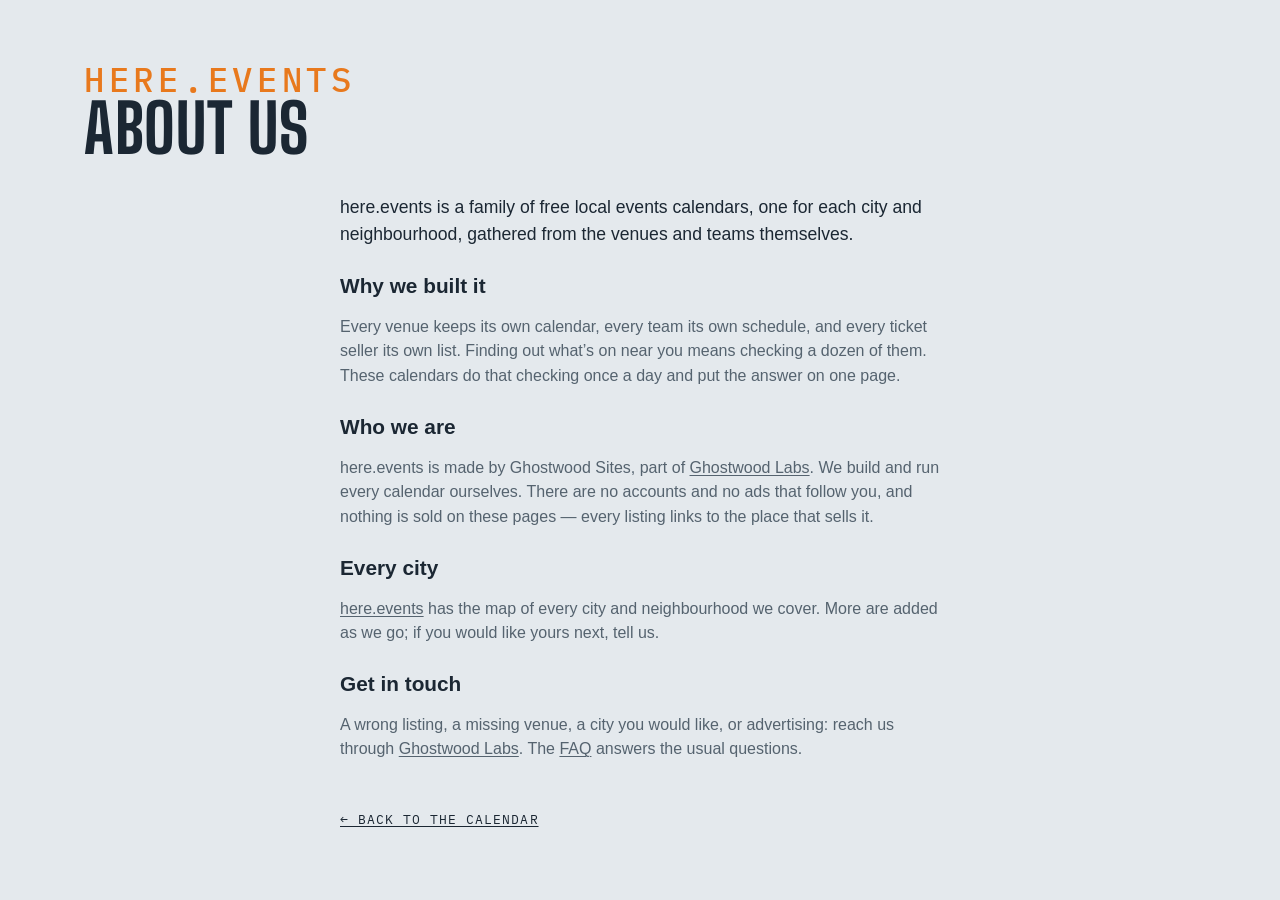
==== site/about.html @ 263c3c24 "Sources and About Us as their own pages, FAQ the same on every site, More Cities centred Co-Authored" ====
<!DOCTYPE html>
<html lang="en">
<head>
<meta charset="utf-8">
<meta name="viewport" content="width=device-width, initial-scale=1, viewport-fit=cover">
<meta name="theme-color" media="(prefers-color-scheme: light)" content="#edf1f4">
<meta name="theme-color" media="(prefers-color-scheme: dark)" content="#141a20">
<script>
  try {
    var t = localStorage.getItem('lqa-theme');
    var PHONE = '(max-width: 640px), (pointer: coarse) and (max-height: 500px)';
    if ((t === 'light' || t === 'dark') && !matchMedia(PHONE).matches) document.documentElement.dataset.theme = t;
  } catch (e) { /* no storage — system it is */ }
</script>
<title>About Us — here.events</title>
<meta name="description" content="About here.events: free local events calendars for each city and neighbourhood, gathered from the venues and teams themselves.">
<link rel="icon" href="favicon.svg" type="image/svg+xml">
<link rel="preconnect" href="https://fonts.googleapis.com">
<link rel="preconnect" href="https://fonts.gstatic.com" crossorigin>
<link href="https://fonts.googleapis.com/css2?family=Big+Shoulders:opsz,wght@10..72,500;10..72,700&family=IBM+Plex+Mono:wght@400;500&display=swap" rel="stylesheet">
<link rel="stylesheet" href="styles.css?v=__V__">
<script src="city.js?v=__V__"></script>
</head>
<body>

<!-- the Ghostwood Labs mark, drawn once; the masthead and the footer <use> it -->
<svg width="0" height="0" style="position:absolute" aria-hidden="true">
  <symbol id="gw-mark" viewBox="0 0 576 576">
    <g fill="none" stroke="currentColor" stroke-width="24" stroke-linecap="round" stroke-linejoin="round">
      <path d="M300.19 51.03A26 26 0 0 1 275.81 51.03L235.63 29.71A26 26 0 0 0 210.57 30.08L103.63 91.02A26 26 0 0 0 90.5 113.61L90.5 161.4A26 26 0 0 1 77.38 183.98L39.62 205.52A26 26 0 0 0 26.5 228.1L26.5 347.9A26 26 0 0 0 39.62 370.48L77.38 392.02A26 26 0 0 1 90.5 414.6L90.5 462.39A26 26 0 0 0 103.63 484.98L210.57 545.92A26 26 0 0 0 235.63 546.29L275.81 524.97A26 26 0 0 1 300.19 524.97L340.37 546.29A26 26 0 0 0 365.43 545.92L472.37 484.98A26 26 0 0 0 485.5 462.39L485.5 414.6A26 26 0 0 1 498.62 392.02L536.38 370.48A26 26 0 0 0 549.5 347.9L549.5 228.1A26 26 0 0 0 536.38 205.52L498.62 183.98A26 26 0 0 1 485.5 161.4L485.5 113.61A26 26 0 0 0 472.37 91.02L365.43 30.08A26 26 0 0 0 340.37 29.71L300.19 51.03Z"/>
      <path d="M288 57.5L288 177.5"/>
      <path d="M288 518.5L288 403.5"/>
      <path d="M90.5 176.5L144.63 204.58A26 26 0 0 0 169.19 204.26L209.58 181.92A26 26 0 0 0 223 159.17L223 101.5L158.5 137.5"/>
      <path d="M485.5 176.5L431.37 204.58A26 26 0 0 1 406.81 204.26L366.42 181.92A26 26 0 0 1 353 159.17L353 101.5L417.5 137.5"/>
      <path d="M157 211L157 287.5"/>
      <path d="M419 211L419 287.5"/>
      <path d="M90.5 399.5L144.63 371.42A26 26 0 0 1 169.19 371.74L209.58 394.08A26 26 0 0 1 223 416.83L223 474.5L158.5 438.5"/>
      <path d="M485.5 399.5L431.37 371.42A26 26 0 0 0 406.81 371.74L366.42 394.08A26 26 0 0 0 353 416.83L353 474.5L417.5 438.5"/>
      <path d="M26.5 288L92 325.5L92 250.5"/>
      <path d="M549.5 288L484 325.5L484 250.5"/>
    </g>
  </symbol>
</svg>

<!-- About us (Steve, 2026-10-29: "Create an about us section just to the left of FAQ, make it work
     the same"): one shared page for every city, word for word, like the FAQ. Styled by .ad-page. -->
<header class="masthead">
  <div class="masthead-text">
    <p class="eyebrow">here.events</p>
    <h1>About Us</h1>
  </div>
</header>
<main class="ad-page about-page">
  <p class="ad-lead">here.events is a family of free local events calendars, one for each city and neighbourhood, gathered from the venues and teams themselves.</p>

  <h2>Why we built it</h2>
  <p>Every venue keeps its own calendar, every team its own schedule, and every ticket seller its own list. Finding out what’s on near you means checking a dozen of them. These calendars do that checking once a day and put the answer on one page.</p>

  <h2>Who we are</h2>
  <p>here.events is made by Ghostwood Sites, part of <a href="https://ghostwoodlabs.com/" rel="noopener">Ghostwood Labs</a>. We build and run every calendar ourselves. There are no accounts and no ads that follow you, and nothing is sold on these pages — every listing links to the place that sells it.</p>

  <h2>Every city</h2>
  <p><a href="https://here.events/">here.events</a> has the map of every city and neighbourhood we cover. More are added as we go; if you would like yours next, tell us.</p>

  <h2>Get in touch</h2>
  <p>A wrong listing, a missing venue, a city you would like, or advertising: reach us through <a href="https://ghostwoodlabs.com/" rel="noopener">Ghostwood Labs</a>. The <a href="faq.html">FAQ</a> answers the usual questions.</p>

  <a class="ad-back" href="./">← Back to the calendar</a>
</main>
</body>
</html>
---- site/styles.css ----
/* Lower Queen Anne Events — overcast-sky palette, marquee display type. */

:root {
  --sky: #e4e9ed;        /* overcast paper (a step down from #edf1f4, Steve 2026-10-12: "a little less glaring") */
  --mist: #f7f9fb;       /* card surface (was pure white) */
  --ink: #1b2733;        /* Puget ink */
  --ink-soft: #55636f;
  --ink-bright: #1b2733; /* the logo: pure white in the dark palette, ink here */
  --line: #c3ccd4;
  --gold: #e8791d;       /* Space Needle "Galaxy Gold" */
  --gold-soft: #fbe9d8;
  /* Color coding is muted (a step back from the pure primaries) and each
     group keeps to its own family so a dot or stripe reads as what it is:
     venues are cool (blue → violet → teal), event types are warm (yellow →
     orange → red → pink). */
  /* venue hues (chips, grid ticks, agenda tags): a sweep from teal through
     blue and violet to magenta, neighbors alternating light and dark */
  /* all three families sit a step back from the pure primaries: the same
     hues, less glare, so the stripes and ticks read after the titles */
  --v-sphere: #9e2e2e; --v-tmobilearena: #2e9e4f; --v-allegiant: #6f2e9e; --v-grandgarden: #9e902e; --v-michelob: #2e8b9e; --v-dolby: #9e2e6b; /* the rooms, one hue each (city.js cssVar), spread round the wheel */
  --v-colosseum: #4a9e2e; --v-phlive: #332e9e; --v-resortsworld: #9e532e; --v-fontainebleau: #2e9e74; --v-chelsea: #952e9e; --v-virgin: #879e2e;
  --v-encore: #2e669e; --v-venetian: #9e2e45; --v-pearl: #2e9e37; --v-voltaire: #582e9e; --v-thomasmack: #9e792e; --v-ballpark: #2e9e9a;
  --v-leesforum: #9e2e82; --v-cashman: #619e2e; --v-orleans: #2e409e; --v-speedway: #9e3c2e; --v-reynolds: #2e9e5d; --v-hob: #7e2e9e;
  --v-brooklynbowl: #9e9e2e; --v-westgate: #2e9e85; --v-palazzo: #9e2e58; --v-oxford: #3e2e9e; --v-shagroom: #2e9e2e; --v-southpoint: #2e589e; --v-goldennugget: #9e8a2e;
  --venue-text: 72%;     /* how much of the venue hue the card's venue label keeps (light mode) */
  --tint: 26%;           /* the venue wash behind a series card (light mode; 13% in the dark palette) */
  --row-a: #f3f6f8; --row-b: #d6dde3; /* the list's rows alternate light and dark grey; only a series keeps its venue's hue (Steve, 2026-10-20) */
  /* event-type hues (calendar ticks, agenda right edge): concerts salmon and
     arts crimson keep clear of the brand orange; movies slate = "quiet" */
  --t-concert: #d9664f;
  --t-sports: #d4b106;
  --t-arts: #b8303f;
  --t-movie: #7a8a99;
  --t-community: #d63f9c;
  --t-expo: #2a9d8f;      /* conventions & expos: turquoise, the one hue the types didn't use */
  --t-bar: #c28a12;       /* bar nights: amber, an ale between the sports yellow and concert salmon */
  --alert: #e02b26;       /* cancelled / postponed notes: plain bright red */
  --barh-base: 3.4rem;   /* the pinned filter bar's height (chips 2.25rem + padding) */
  --titleh: 1.7rem;      /* the bar's title line (1.2rem + .5rem gap), added while scrolled */
  --barh: var(--barh-base); /* what the sticky things below the bar offset by */
  --rule: color-mix(in srgb, var(--line), var(--ink-soft)); /* list dividers: a step brighter than --line */
  /* the scorebug (the live game block, .tf-bug): a light panel in this theme, the broadcast's charcoal in the dark one (Steve, 2026-10-12: the charcoal panel on the light card looked bad) */
  --bug-bg: #f9fafb; --bug-frame: #c9d2da; --bug-ink: #1b2733; --bug-soft: #55636f; --bug-dim: #7c8894; --bug-rowline: #d5dce3; --bug-off: #b3bcc5; --bug-muted: #6b7784; --bug-score-bg: #ffffff; --bug-shadow: rgba(15, 25, 35, .10); --bug-redzone: #c8261f;
  --bug-bw: 1px; --frame: var(--line); --frame-w: 1px; /* the game block's frame and the bug's rules: hairlines in the card's line colour here, the 2px broadcast frame in the dark theme (Steve, 2026-10-12: "soften … the borders in general") */
  --cell-mix: 22%; --cell-ink: var(--ink); --cell-bar: 4px; --cell-shadow: none; /* the bug's team cells: a wash of the club colour with a bar of it at the left and ink type, instead of the solid cell ("soften the colors here") */
  --tick-mix: var(--ink); --tick-pct: 65%; /* the refresh countdown ring: the club's colour mixed toward ink here, toward white on the dark ground (the mix itself is written in the .tf-refresh rule: a token holding var(--team-2) would resolve here on :root, where no club colour exists, and come out empty) */
  --dot: color-mix(in srgb, var(--ink-soft) 40%, transparent); /* the dotted underline under the watch strip's links */
  --display: "Big Shoulders", "Arial Narrow", sans-serif;
  --body: -apple-system, BlinkMacSystemFont, "Segoe UI", "Helvetica Neue", sans-serif;
  --mono: "IBM Plex Mono", ui-monospace, Menlo, monospace;
}
/* Dark palette. Applies when the system prefers dark and the visitor hasn't
   picked Light, or whenever they've picked Dark (the toggle sets
   data-theme on <html>; "system" leaves it unset). The two blocks must
   stay identical — CSS has no way to give one ruleset two unrelated
   conditions. */
@media (prefers-color-scheme: dark) {
  :root:not([data-theme="light"]) {
    color-scheme: dark;
    --sky: #141a20; --mist: #1d252e; --ink: #e8edf1; --ink-soft: #9aa7b2; --ink-bright: #ffffff;
    --line: #333f4a; --gold: #f08a33; --gold-soft: #3a2a1a;
    --v-sphere: #ea8686; --v-tmobilearena: #86eaa3; --v-allegiant: #c086ea; --v-grandgarden: #eadd86; --v-michelob: #86d9ea; --v-dolby: #ea86bc; /* the rooms, one hue each (city.js cssVar), spread round the wheel */
    --v-colosseum: #9fea86; --v-phlive: #8a86ea; --v-resortsworld: #eaa786; --v-fontainebleau: #86eac4; --v-chelsea: #e186ea; --v-virgin: #d5ea86;
    --v-encore: #86b7ea; --v-venetian: #ea869a; --v-pearl: #86ea8e; --v-voltaire: #ab86ea; --v-thomasmack: #eac886; --v-ballpark: #86eae6;
    --v-leesforum: #ea86d0; --v-cashman: #b3ea86; --v-orleans: #8696ea; --v-speedway: #ea9286; --v-reynolds: #86eab0; --v-hob: #cd86ea;
    --v-brooklynbowl: #e9ea86; --v-westgate: #86ead7; --v-palazzo: #ea86ad; --v-oxford: #9486ea; --v-shagroom: #86ea86; --v-southpoint: #86adea; --v-goldennugget: #ead686;
    --venue-text: 100%; --tint: 13%;
    --row-a: #1e252c; --row-b: #2c343c;
    --t-concert: #f0806a; --t-sports: #f2d21b; --t-arts: #d63a4f;
    --t-movie: #8b9db0; --t-community: #e660a8; --t-expo: #4fd1c5; --t-bar: #e3ad3c; --alert: #ff4b3e;
    --bug-bg: #2b2d30; --bug-frame: #c9cdd2; --bug-ink: #f4f4f4; --bug-soft: #d5d8dc; --bug-dim: #b9bec4; --bug-rowline: #5c6167; --bug-off: #6a6d72; --bug-muted: #4a4f56; --bug-score-bg: #fafafa; --bug-shadow: rgba(0, 0, 0, .35); --bug-redzone: #ff7b7b;
  --bug-bw: 2px; --frame: var(--ink-soft); --frame-w: 2px; --cell-mix: 100%; --cell-ink: #fff; --cell-bar: 0px; --cell-shadow: 0 1px 2px rgba(0, 0, 0, .5);
    --bug-bw: 2px; --frame: var(--ink-soft); --frame-w: 2px; --cell-mix: 100%; --cell-ink: #fff; --cell-bar: 0px; --cell-shadow: 0 1px 2px rgba(0, 0, 0, .5);
    --tick-mix: white; --tick-pct: 45%;
    --dot: color-mix(in srgb, var(--ink-soft) 60%, transparent);
  }
}
:root[data-theme="dark"] {
  color-scheme: dark;
  --sky: #141a20; --mist: #1d252e; --ink: #e8edf1; --ink-soft: #9aa7b2; --ink-bright: #ffffff;
  --line: #333f4a; --gold: #f08a33; --gold-soft: #3a2a1a;
  --v-sphere: #ea8686; --v-tmobilearena: #86eaa3; --v-allegiant: #c086ea; --v-grandgarden: #eadd86; --v-michelob: #86d9ea; --v-dolby: #ea86bc; /* the rooms, one hue each (city.js cssVar), spread round the wheel */
  --v-colosseum: #9fea86; --v-phlive: #8a86ea; --v-resortsworld: #eaa786; --v-fontainebleau: #86eac4; --v-chelsea: #e186ea; --v-virgin: #d5ea86;
  --v-encore: #86b7ea; --v-venetian: #ea869a; --v-pearl: #86ea8e; --v-voltaire: #ab86ea; --v-thomasmack: #eac886; --v-ballpark: #86eae6;
  --v-leesforum: #ea86d0; --v-cashman: #b3ea86; --v-orleans: #8696ea; --v-speedway: #ea9286; --v-reynolds: #86eab0; --v-hob: #cd86ea;
  --v-brooklynbowl: #e9ea86; --v-westgate: #86ead7; --v-palazzo: #ea86ad; --v-oxford: #9486ea; --v-shagroom: #86ea86; --v-southpoint: #86adea; --v-goldennugget: #ead686;
  --venue-text: 100%; --tint: 13%;
  --row-a: #1e252c; --row-b: #2c343c;
  --t-concert: #f0806a; --t-sports: #f2d21b; --t-arts: #d63a4f;
  --t-movie: #8b9db0; --t-community: #e660a8; --t-expo: #4fd1c5; --t-bar: #e3ad3c; --alert: #ff4b3e;
  --bug-bg: #2b2d30; --bug-frame: #c9cdd2; --bug-ink: #f4f4f4; --bug-soft: #d5d8dc; --bug-dim: #b9bec4; --bug-rowline: #5c6167; --bug-off: #6a6d72; --bug-muted: #4a4f56; --bug-score-bg: #fafafa; --bug-shadow: rgba(0, 0, 0, .35); --bug-redzone: #ff7b7b;
  --tick-mix: white; --tick-pct: 45%;
  --dot: color-mix(in srgb, var(--ink-soft) 60%, transparent);
}
:root[data-theme="light"] { color-scheme: light; }

* { box-sizing: border-box; }
html { scroll-behavior: smooth; overflow-x: clip; } /* clip: the footer bleeds to the viewport edges */
@media (prefers-reduced-motion: reduce) { html { scroll-behavior: auto; } }
/* the page is 62rem wide, and steps wider on big screens so event names
   get a single line: the calendar column is fixed, so all of the extra
   width goes to the cards (the footer line follows) */
:root { --pagew: 62rem; }
@media (min-width: 1180px) { :root { --pagew: 72rem; } }
@media (min-width: 1360px) { :root { --pagew: 80rem; } }
body {
  /* no bottom padding: the sticky footer is the page's last thing, and any
     padding here would show as a blank band under it once the list is short.
     A column flex at least a viewport tall, so a short page (the Teams view
     with one team) still puts the footer at the bottom edge */
  display: flex; flex-direction: column; min-height: 100vh; min-height: 100dvh;
  margin: 0 auto; padding: 0 1.25rem; max-width: var(--pagew);
  background: var(--sky); color: var(--ink);
  font: 16px/1.55 var(--body);
}
/* flex items refuse to shrink below their content's minimum width, so one
   unwrappable line (a TV listing, the compact bar's title) would push a whole
   section past a phone's edge; let them shrink like blocks */
body > * { min-width: 0; }
a { color: inherit; text-underline-offset: 2px; }
:focus-visible { outline: 2px solid var(--ink-soft); outline-offset: 2px; }

/* ---- masthead ---- */
.masthead {
  display: flex; flex-wrap: wrap; gap: 1.5rem; align-items: flex-end;
  justify-content: space-between; padding: 2.5rem 0 1rem;
}
.eyebrow {
  font-family: var(--mono); font-size: .8rem; letter-spacing: .12em;
  text-transform: uppercase; color: var(--gold); margin: 0 0 .3rem;
}
h1 {
  font-family: var(--display); font-weight: 700; font-size: clamp(2.6rem, 7vw, 4.2rem);
  line-height: .92; text-transform: uppercase; letter-spacing: .01em; margin: 0;
}
.masthead-text { min-width: 0; max-width: 100%; } /* a flex item would grow to its widest line and push past a phone's edge */
/* "More Cities" (See All until 2026-10-13, Other Places until 2026-10-18): the pill before the theme pill, to the same map (Steve, 2026-10-12); in the pinned bar the chip's text folds away and the map glyph stays */
/* Add To My Calendar: the first of the masthead's tools (Steve, 2026-10-26, "should move here" — beside More Cities; in the bar from 2026-09-16 until then), sized like the More Cities pill beside it */
.masthead-tools #subscribeBtn { order: 3; display: inline-flex; align-items: center; gap: .45rem; min-height: calc(1.7rem + 8px); padding: 0 .95em; }
.masthead-tools #subscribeBtn svg { width: 1rem; height: 1rem; flex: none; }
.masthead-tools #subscribeBtn:hover { border-color: var(--ink-soft); }
.bar-title .masthead-tools #subscribeBtn { min-height: 1.7rem; padding: 0 .5em; } /* icon-only in the title line, like the pill (the label rule is .bar-title .masthead-tools .chip span) */
.masthead-tools .see-all { order: 4; display: inline-flex; align-items: center; gap: .45rem; min-height: calc(1.7rem + 8px); padding: 0 .95em; text-decoration: none; }
.masthead-tools .see-all svg { width: 1rem; height: 1rem; fill: none; stroke: currentColor; stroke-width: 1.6; stroke-linejoin: round; stroke-linecap: round; }
.masthead-tools .see-all:hover { border-color: var(--ink-soft); }
.bar-title .masthead-tools .see-all { min-height: 1.7rem; padding: 0 .5em; }
/* the mark and the name as one thing: the mark stretches to the text's
   height (eyebrow + title) and keeps square, in the footer mark's white */
.masthead { --mast-title: clamp(2.6rem, 7vw, 4.2rem); } /* the title's size; the eyebrow and the mark are cut from it */
.masthead h1 { font-size: var(--mast-title); }
/* the picture (Steve, 2026-09-21: line art, the Needle's crown the focus):
   the top of the Space Needle from the Highsmith aerial, traced to single
   smooth lines at build (a gradient-magnitude pass over the photo, see the
   memory note), a 4.5:1 window from the spire tip to the Queen Anne treeline
   with the Needle centred and the Cascades ridge behind
   (design/lqa-masthead-lines-gen.py). The
   drawing is a luminance mask (masthead-lines.png, white = line) over a box
   of ink, so the lines are the palette's own ink in either theme. A band
   behind the masthead, the Needle toward the right, dissolving into the page
   on every side — no hard edge where the art stops (Steve, 2026-09-21) */
.masthead { min-height: 11rem; overflow: hidden; isolation: isolate; } /* a slim band (Steve, 2026-09-20: minimal) */
.masthead-photo { /* the drawing fills the gap between the name and the theme pill (Steve, 2026-10-05: "in all the modes try to make it fill this space"): a flex item between them, as tall as the band (the negative margins reach over the band's padding) */
  order: 1; flex: 1 1 0; align-self: stretch; min-width: 0; z-index: -1;
  margin: -2.5rem 0 -1rem; pointer-events: none;
  background: #fff; opacity: .9; /* white lines on the dark palette, black on the light one (Steve: "white and black with antialiasing") */
  -webkit-mask-image: url(masthead-lines.png), linear-gradient(to right, transparent 0%, #000 10%, #000 92%, transparent 100%), linear-gradient(to bottom, #000 0%, #000 58%, transparent 100%);
  mask-image: url(masthead-lines.png), linear-gradient(to right, transparent 0%, #000 10%, #000 92%, transparent 100%), linear-gradient(to bottom, #000 0%, #000 58%, transparent 100%);
  -webkit-mask-size: auto 100%, 100% 100%, 100% 100%; mask-size: auto 100%, 100% 100%, 100% 100%; /* the drawing at the band's height, however wide the gap: the Needle stays whole, the ridge beside it shows as far as the gap allows */
  -webkit-mask-position: 50% 0%, 0 0, 0 0; mask-position: 50% 0%, 0 0, 0 0; /* the Needle is at the drawing's centre, so its spire is the centre of the gap at every width (Steve, 2026-10-05: "make the center the top of the needle") */
  -webkit-mask-repeat: no-repeat; mask-repeat: no-repeat;
  mask-mode: luminance, alpha, alpha;
  -webkit-mask-composite: source-in; mask-composite: intersect;
}
.masthead-tools { order: 2; }
:root[data-theme="light"] .masthead-photo { background: #000; opacity: .7; }
@media (prefers-color-scheme: light) { :root:not([data-theme="dark"]) .masthead-photo { background: #000; opacity: .7; } }
.masthead-text { position: relative; }
.masthead .eyebrow { font-size: calc(var(--mast-title) * .5); font-weight: 500; letter-spacing: .14em; margin-bottom: .1rem; line-height: 1; } /* "Seattle": half the title's size (Steve, 2026-09-16: twice the quarter it was), a shade bolder */
/* the masthead's tools (Steve, 2026-09-14): Add To My Calendar (back here
   2026-10-26), the More Cities pill and the theme pill at the masthead's
   right end — the bar below keeps its room for the switch, filters, search,
   the clubs and the season calendar chip */
.masthead { position: relative; }
.masthead-tools { display: flex; align-items: center; gap: .6rem; flex: none; margin-left: auto; }
.sub { color: var(--ink-soft); max-width: 34rem; margin: .8rem 0 0; }

.updated { /* the "Updated …" stamp: an eyebrow line under the title, spaced like the one above it */
  margin: .3rem 0 0; min-height: 1em;
}
/* Solid-ink pill with the page background as its text — a dark pill in
   light mode, a light one in dark — softened on hover (the event sheet's
   Tickets button). */
.btn-cal {
  display: inline-flex; align-items: center; gap: .55em; margin: auto 0;
  font: 600 1rem/1 var(--body); color: var(--sky); background: var(--ink);
  border: 0; border-radius: 999px; padding: .85em 1.4em .85em 1.15em; cursor: pointer;
  transition: background .15s, color .15s;
}
.btn-cal svg { width: 1.15em; height: 1.15em; flex: none; }
.btn-cal:hover { background: var(--ink-soft); color: var(--sky); }
/* the subscribe pop: app.js placeSubscribePop fixes it under the masthead's
   Add To My Calendar button (right edges aligned); these are the fallback
   position and the look */
.pop {
  position: absolute; right: 0; top: calc(100% + 1.1rem); z-index: 10;
  width: min(18rem, 100%); background: var(--mist); border: 1px solid var(--line);
  border-radius: 8px; padding: 1rem 1.1rem; box-shadow: 0 8px 28px rgba(15, 25, 35, .18);
  font-size: .92rem;
}
.pop p { margin: 0 0 .6rem; }
.pop > :last-child { margin-bottom: 0; }
/* everything in the pop sits on one centre line: the checkbox row, the
   three named calendar tiles, the QR / Copy Link chips, then the note */
.pop-tiles { display: grid; grid-template-columns: repeat(3, 4.6rem); justify-content: center; gap: .6rem; margin: 0 0 .7rem; }
.pop-tools { display: flex; justify-content: center; gap: .5rem; margin: 0 0 .9rem; }
.pop-tools .chip { display: inline-flex; align-items: center; gap: .4rem; text-decoration: none; padding: .45em .85em; }
.pop-tools .chip svg { width: 1rem; height: 1rem; flex: none; color: var(--gold); }
.pop-tools .chip:hover { border-color: var(--ink-soft); }
/* Copy Link: a check replaces the icon for a moment after copying */
.pop-tools .chip.is-done svg { display: none; }
.pop-tools .chip.is-done::before { content: "✓"; font-weight: 700; line-height: 1; }
.qr-panel { text-align: center; margin-bottom: .6rem; }
#qrImg {
  display: inline-block; width: 170px; height: 170px;
  background: #fff; padding: 6px; border-radius: 8px;
}
#qrImg svg { display: block; width: 100%; height: 100%; }
/* a tile: the service's icon over its name */
.tile {
  display: grid; justify-items: center; gap: .4rem;
  padding: .6rem .3rem .5rem; border: 1px solid var(--line); border-radius: 10px;
  background: var(--sky); text-decoration: none; color: var(--ink-soft);
}
.tile-logo { width: 2.4rem; height: 2.4rem; border-radius: 8px; object-fit: contain; }
.tile span { font-family: var(--mono); font-size: .62rem; text-transform: uppercase; letter-spacing: .08em; line-height: 1; }
.tile:hover { border-color: var(--ink-soft); color: var(--ink); }
/* ---- filter bar: one row of matching chips ---- */
/* Funnel (filters), Reset, Copy link, Add To Calendar, then the theme toggle
   at the right end. position: relative makes the bar the box the subscribe
   pop hangs from. */
.filterbar {
  display: flex; flex-wrap: nowrap; gap: .6rem; align-items: center;
  margin: .75rem 0 0; position: relative;
}
.filterbar > * { flex-shrink: 0; }
.filterbar .chip {
  display: inline-flex; align-items: center; gap: .45rem; min-height: 2.25rem;
  position: relative; /* for the visually-hidden labels in .is-tight */
}
.filterbar .chip svg { width: 1rem; height: 1rem; flex: none; }
.filterbar .chip:not(:disabled):hover { border-color: var(--ink-soft); }
/* the funnel's chevron is the panel's open/closed indicator. Its outline is
   deliberately the same whether or not a filter is active — Reset lighting
   up is the "something's filtered" signal. */
/* The bar can't wrap. When its content wouldn't fit — app.js measures and
   sets .is-tight — the view switch's words go (see .view-toggle); the labeled
   Add To My Calendar chip that used to shed its label here left the bar for
   the masthead 2026-10-26. */
/* the Teams chip is a switch: solid while its view is on show */
/* the view switch: list | month | home teams, a three-stop pill like the theme's (same rules, .view-toggle) */
.view-toggle[data-active="month"] .theme-knob { left: calc(3px + var(--tt)); }
.view-toggle[data-active="teams"] .theme-knob { left: calc(3px + 2 * var(--tt)); }
.view-toggle button[aria-checked="true"] { color: var(--sky); }
/* while the Teams view is up the agenda's own controls step aside — the
   filters, search, the Today floater, Add To Calendar and the phone's calendar chip */
html.teams-open .search-wrap,
html.teams-open .cal-toggle { display: none; } /* Add To Calendar stays: in Teams mode it offers the club's season feed */
html.teams-open #calToday { display: none; }
.cal-side:not(.is-float) .cal { margin-bottom: 1.6rem; } /* room for the TODAY tab below the docked card */
/* the search box: a chip that takes typing, a magnifier at its right end and
   no placeholder; it gives up width first when the row gets tight */
.filterbar .search-wrap { position: relative; display: flex; flex: 1 1 10rem; min-width: 10rem; max-width: none; } /* the whole of the row's slack (Steve, 2026-10-24, "span the full width"; capped at 28rem from 2026-09-15 until then) */ /* takes whatever room the row has left, never less than a word's worth: the chips drop their labels first (is-tight) */
#searchBox {
  width: 100%; font: 500 .85rem/1 var(--body); color: var(--ink); background: var(--mist);
  border: 1px solid var(--line); border-radius: 999px; padding: .5em 2.4em .5em .95em; min-height: 2.25rem;
  -webkit-appearance: none; appearance: none;
}
#searchBox::-webkit-search-cancel-button { margin-right: .2em; }
/* hover and focus both just brighten the edge — no orange ring on a text box */
#searchBox:hover { border-color: var(--ink-soft); }
#searchBox:focus, #searchBox:focus-visible { outline: none; border-color: var(--ink); }
.search-wrap svg {
  position: absolute; right: .85rem; top: 50%; width: 1rem; height: 1rem;
  transform: translateY(-50%); color: var(--ink-soft); pointer-events: none;
}
/* Right end of the bar, left to right: the calendar chip (narrow layouts
   only), then the season calendar chip (DOM order keeps the chips together;
   flex order places them); the search box grows to fill the gap before them.
   Add To My Calendar was the bar's last chip from 2026-09-16 to 2026-10-26. */
#calToggle { order: 2; }
#viewToggle { order: -1; } /* the view switch leads the bar in either mode (Steve, 2026-09-14) */
/* light / dark: a two-stop pill at the bar's right end, the ink knob
   sliding under the stop in effect (the system's side until a click) */
.theme-toggle {
  position: relative; display: inline-flex; order: 5;
  padding: 3px; border: 1px solid var(--line); border-radius: 999px; background: var(--mist);
}
.theme-toggle { --tt: 2rem; cursor: pointer; } /* stop width — wider on phones for the tap target; the rim and the knob are click targets too (a press anywhere steps the pill) */
.theme-toggle button {
  position: relative; z-index: 1; width: var(--tt); height: 1.7rem; cursor: pointer;
  background: none; border: 0; padding: 0; color: var(--ink-soft); border-radius: 999px;
  display: grid; place-items: center;
}
.theme-toggle button svg { width: 1rem; height: 1rem; }
.theme-toggle button[aria-checked="true"] { color: var(--sky); } /* still a click target: any stop flips */
.theme-toggle button:not([aria-checked="true"]):hover { color: var(--ink); }
.theme-knob {
  position: absolute; top: 3px; left: 3px; width: var(--tt); height: calc(100% - 6px);
  border-radius: 999px; background: var(--ink); transition: left .18s; /* ink knob, page-colored icon — like a checked box */
}
.theme-toggle[data-active="dark"] .theme-knob { left: calc(3px + var(--tt)); }
.theme-toggle[data-active="system"] .theme-knob { left: calc(3px + 2 * var(--tt)); }
@media (prefers-reduced-motion: reduce) { .theme-knob { transition: none; } }
/* the view stops carry their words — List · Month · Teams — while the bar has room (Steve, 2026-10-24,
   "span the full width … display text for the icons if there is space"; Kona first, every city the same day):
   is-tight (app.js fitFilterBar / fitTeamStrip) drops them back to icons, and the ink knob is measured under
   the lit stop by app.js placeKnob (--knob-x/--knob-w), whatever its width. After the .theme-toggle rules so
   width: auto wins. */
.view-toggle button { width: auto; min-width: var(--tt); padding: 0 .7rem 0 .55rem; gap: .4rem; display: inline-flex; align-items: center; justify-content: center; }
.view-toggle .vt-label { font: 500 .8rem/1 var(--body); letter-spacing: .01em; white-space: nowrap; }
.filterbar.is-tight .view-toggle button { padding: 0; width: var(--tt); }
.filterbar.is-tight .vt-label { display: none; }
.view-toggle[data-active] .theme-knob { left: var(--knob-x, 3px); width: var(--knob-w, var(--tt)); transition: left .18s, width .18s; }
@media (prefers-reduced-motion: reduce) { .view-toggle[data-active] .theme-knob { transition: none; } }
/* the Filter button rides at the end of the view pill, past a hairline, in every mode (Steve, 2026-10-24,
   "for all sites, and modes combine these"): icon + word like the stops, the word going with is-tight; while
   the panel is open it wears the ink like a knob of its own. It is not a stop: the knob never moves to it. */
.view-toggle .vt-filter { width: auto; min-width: var(--tt); padding: 0 .7rem 0 .55rem; } /* a stop like the others — no divider (Steve, 2026-10-24: "vert lines should be consistent") */
.filterbar.is-tight .view-toggle .vt-filter { width: auto; padding: 0 .35rem 0 .4rem; }
.view-toggle .vt-filter[aria-expanded="true"], .view-toggle .vt-filter[aria-expanded="true"]:hover { background: var(--ink); color: var(--sky); border-radius: 999px; }
/* the bar stays pinned at the top while the list scrolls (--barh is its
   height — the month dividers and the calendar strip stick just below it);
   the panel floats open under it, over the content, which stays put */
.filter-area {
  position: sticky; top: 0; z-index: 30; background: var(--sky);
  padding: .55rem 0 .6rem; margin-top: .2rem;
}
.filter-area .filterbar { margin: 0; }
/* the pinned bar's title: one slim line above the chips in the masthead's
   face, shown once the masthead itself has scrolled off; --titleh is what
   it adds to the bar, and html.is-scrolled adds that to --barh */
.bar-title { /* one size for all three parts */
  display: flex; align-items: baseline; gap: .9rem; white-space: nowrap;
  font-family: var(--display); font-weight: 700; font-size: 1.1rem; line-height: 1.2rem;
  text-transform: uppercase; letter-spacing: .02em; margin: 0 0 .5rem;
}
.bar-title[hidden] { display: none; } /* an author display beats the UA [hidden] rule */
.eyebrow[hidden], .bar-eyebrow[hidden] { display: none; } /* an empty eyebrow (a city with no neighbourhood) takes no room */
.bar-name { min-width: 0; overflow: hidden; text-overflow: ellipsis; } /* the title gives way first */
.bar-eyebrow { /* "Seattle" and "Updated …" in the masthead's eyebrow face */
  flex: none; font-family: var(--mono); font-weight: 400; letter-spacing: .08em; color: var(--gold);
}
#barUpdated { display: none; } /* the stamp is the footer's alone (Steve, 2026-09-16) */
html.is-scrolled { --titleh: 2.2rem; --barh: calc(var(--barh-base) + var(--titleh)); } /* the title line carries the masthead's tools while scrolled (app.js markStuck moves them): 1.7rem chips + the .5rem gap */
/* the tools in the title line: icon-only chips a size down, the theme pill scaled to match, at the line's right end (the pop still hangs from the bar below) */
.bar-title .masthead-tools { align-self: center; margin-left: auto; gap: .4rem; }
.bar-title .masthead-tools .chip { min-height: 1.7rem; padding: .2em .5em; }
.bar-title .masthead-tools .chip span { position: absolute; width: 1px; height: 1px; overflow: hidden; clip: rect(0 0 0 0); white-space: nowrap; }
.bar-title .masthead-tools .chip svg { width: 1rem; height: 1rem; }
.bar-title .theme-toggle { zoom: .8; }
.filter-panel {
  position: absolute; left: 0; right: 0; top: calc(100% + .5rem); z-index: 20;
  background: var(--mist); border: 1px solid var(--line);
  border-radius: 10px; padding: 1rem 1.1rem;
  box-shadow: 0 12px 36px rgba(0, 0, 0, .3);
  max-height: calc(100vh - 8rem); max-height: calc(100dvh - 8rem); overflow-y: auto;
}
/* Kayak-style panel: columns of checkbox rows, Select all | Clear all links
   per group, an "only" link on hover, and an event count on the right. */
/* the groups sit in columns with a rule between them (a rule above, on
   phones, where they stack) */
.fp-cols { display: grid; grid-template-columns: repeat(auto-fit, minmax(18rem, 1fr)); gap: 1.25rem 0; } /* wide enough that no name wraps; tablets get two columns */
.fp-group { padding: 0 1.25rem; min-width: 0; } /* columns share the width evenly; a long name clips with an ellipsis rather than pushing the next column out of the panel (2026-10-18, the neighbourhood rows) */
.fp-group:first-child { padding-left: 0; }
.fp-group:last-child { padding-right: 0; }
.fp-group + .fp-group { border-left: 1px solid var(--line); }
@media (max-width: 640px) {
  .fp-group { padding: 0; }
  .fp-group + .fp-group { border-left: 0; border-top: 1px solid var(--line); padding-top: 1.1rem; }
}
/* top row: preset chips (the lit one matches the current state) with the
   Sold Out and Holidays switches pushed to the right. They are switches, not
   allow boxes like the rows below (one narrows the list, one adds days), so
   they wear a pill-and-knob face instead of the tick box */
.fp-switch { position: relative; display: flex; align-items: center; gap: .5rem; cursor: pointer; }
.fp-switch input { position: absolute; opacity: 0; width: 1px; height: 1px; }
.sw {
  flex: none; width: 2rem; height: 1.15rem; position: relative;
  border: 1.5px solid var(--ink-soft); border-radius: 1rem; background: var(--mist);
  transition: background .15s, border-color .15s;
}
.sw::after {
  content: ""; position: absolute; top: .1rem; left: .1rem; width: .75rem; height: .75rem;
  border-radius: 50%; background: var(--ink-soft); transition: transform .15s, background .15s;
}
.fp-switch input:checked + .sw { background: var(--ink); border-color: var(--ink); }
.fp-switch input:checked + .sw::after { transform: translateX(.85rem); background: var(--mist); }
.fp-switch:hover .sw { border-color: var(--ink); }
.fp-switch input:focus-visible + .sw { outline: 2px solid var(--ink-soft); outline-offset: 2px; }
.fp-top { display: flex; align-items: center; gap: 1rem; padding: 0 1.25rem; margin: 0 0 1.1rem; }
/* one row that scrolls sideways at every width, never wraps (Steve,
   2026-09-22); a right-edge fade (.is-more-right, app.js presetEdge) says
   more chips sit beyond the edge and lifts once scrolled to the end */
.fp-presets { display: flex; flex-wrap: nowrap; align-items: center; gap: .4rem; flex: 1; min-width: 0; overflow-x: auto; scrollbar-width: none; padding: 2px 0; scroll-padding: 0 1rem; }
.fp-presets::-webkit-scrollbar { display: none; }
.fp-presets.is-more-right { -webkit-mask-image: linear-gradient(to right, #000 calc(100% - 2.6rem), transparent); mask-image: linear-gradient(to right, #000 calc(100% - 2.6rem), transparent); }
.fp-preset { flex: none; }
.fp-soldout { margin-left: auto; white-space: nowrap; flex: none; }
.fp-holidays { white-space: nowrap; flex: none; }
.fp-preset { font-size: .8rem; padding: .4em .85em; min-height: 2rem; }
.fp-preset:hover { border-color: var(--ink-soft); }
.fp-preset.is-on { background: var(--ink); color: var(--sky); border-color: var(--ink); }
.fp-group h3 {
  white-space: nowrap; /* never wraps (Steve, 2026-09-22) */
  font-family: var(--mono); font-size: .68rem; text-transform: uppercase;
  letter-spacing: .1em; color: var(--ink); margin: 0 0 .35rem; font-weight: 700; /* bold, ink (Steve, 2026-09-22) */
  display: flex; align-items: baseline; gap: .6rem;
}
/* All · None at the heading's right end: plain words in the heading's own face, not chips */
.fp-allnone { margin-left: auto; display: inline-flex; align-items: baseline; gap: .35rem; font-weight: 500; color: var(--ink-soft); } /* the links stay quiet next to the bold title */
.fp-allnone i { font-style: normal; opacity: .6; }
.fp-set { font: inherit; letter-spacing: inherit; text-transform: inherit; color: var(--ink-soft); background: none; border: 0; padding: 0; cursor: pointer; text-decoration: underline; text-decoration-color: color-mix(in srgb, var(--ink-soft) 50%, transparent); text-underline-offset: 2px; }
.fp-set:hover { color: var(--ink); text-decoration-color: currentColor; }
.fp-list { display: flex; flex-direction: column; }
.fp-list + h3 { margin-top: 1rem; } /* a second group stacked in the same column */
.fp-list[hidden] + h3 { margin-top: 0; } /* a group folded away leaves the next heading level with the other columns' */
.fp-row { display: flex; align-items: center; gap: .5rem; padding: .3rem .35rem; border-radius: 6px; }
.fp-row:hover { background: var(--sky); }
.fp-check { position: relative; display: flex; align-items: center; gap: .6rem; cursor: pointer; min-width: 0; }
/* the Show | Hide pair at the row's end (Steve, 2026-09-22, third pass):
   two small words joined into one pill. Neither lit = no preference; the
   lit one is ink. Hide lit strikes the row's name */
.fp-seg { flex: none; display: inline-flex; margin-left: auto; border: 1.5px solid var(--line); border-radius: 999px; background: var(--mist); overflow: hidden; }
.fp-seg-b {
  font: inherit; font-size: .68rem; line-height: 1; letter-spacing: .02em; color: var(--ink-soft);
  background: none; border: 0; padding: .28rem .55rem; margin: 0; cursor: pointer;
}
.fp-seg-b + .fp-seg-b { border-left: 1.5px solid var(--line); }
.fp-seg-b:hover { color: var(--ink); background: color-mix(in srgb, var(--ink) 8%, transparent); }
.fp-seg-b[aria-pressed="true"] { color: var(--mist); background: var(--ink); }
.fp-seg-b:focus-visible { outline: 2px solid var(--ink-soft); outline-offset: 2px; }
.fp-check:hover .fp-name { color: var(--ink); }
.fp-name { font-size: .88rem; display: flex; align-items: center; gap: .45rem; white-space: nowrap; min-width: 0; }
.fp-name > * { overflow: hidden; text-overflow: ellipsis; } /* never wraps; a too-narrow column clips with an ellipsis */
.fp-name a { text-decoration-color: var(--line); }
.fp-name a:hover { text-decoration-color: var(--ink-soft); }
.fp-row:has(.fp-seg[data-mode="ex"]) .fp-name { opacity: .55; } /* a hidden row reads dimmed — the colour change alone, no strike-through (Steve, 2026-10-05) */
/* a city-wide site folds its column by neighbourhood (seattle-events, 2026-10-18): the neighbourhood's row carries a chevron that
   opens the rooms under it, indented behind a hairline; its Show | Hide pair works every room at once */
.fp-hood .fp-name { font-weight: 600; }
.fp-fold { flex: none; width: 1.15rem; height: 1.15rem; display: inline-flex; align-items: center; justify-content: center; border: 0; border-radius: 4px; background: none; padding: 0; margin: 0 -.1rem 0 -.2rem; color: var(--ink-soft); cursor: pointer; }
.fp-fold:hover { color: var(--ink); background: color-mix(in srgb, var(--ink) 8%, transparent); }
.fp-fold svg { width: .72rem; height: .72rem; transition: transform .15s; }
.fp-fold[aria-expanded="true"] svg { transform: rotate(90deg); }
.fp-sub { display: flex; flex-direction: column; margin: 0 0 .25rem 1rem; padding-left: .3rem; border-left: 1px solid var(--line); }
.fp-sub[hidden] { display: none; }
.fp-tail .fp-name { color: var(--ink-soft); font-style: italic; } /* the "More rooms" row at a group's foot: the rooms the usual view hides, folded (2026-10-18) */
.fp-tail:has(.fp-seg[data-mode="ex"]) .fp-name { opacity: 1; } /* it is usually all-Hide; dimming it too would make it vanish */
/* three groups — the two venue lists (Lower Queen Anne the wider), Teams
   (Steve, 2026-09-20; Capacity rows dropped 2026-09-22) */
@media (min-width: 641px) and (max-width: 899px) { .fp-tree .fp-cols { grid-template-columns: 1.1fr 1fr; } .fp-tree .fp-group:nth-child(3) { grid-column: 1; border-left: 0; padding-left: 0; padding-right: 1.25rem; border-top: 1px solid var(--line); padding-top: 1rem; margin-top: -.25rem; } } /* tablets: two columns, Teams under Lower Queen Anne (three squeezed the headings into wraps) */
@media (min-width: 900px) { .fp-tree .fp-cols { grid-template-columns: 1.15fr 1fr 1fr; } .fp-tree { right: auto; width: min(100%, 58rem); } } /* three columns of about twelve rows each (Festivals under Home Teams, 2026-10-05); the panel no wider than they need — it used to run the toolbar's width and stretch the rows across it (Steve: "feel free to shrink the width of the filter pop up") */
.fp-note { font-family: var(--mono); font-size: .66rem; color: var(--ink-soft); letter-spacing: .04em; margin-left: .35rem; } /* a band's seat range after its name */
.chip {
  font: 500 .85rem/1 var(--body); cursor: pointer; border-radius: 999px;
  padding: .5em .95em; background: var(--mist); color: var(--ink);
  border: 1px solid var(--line);
}

/* ---- agenda layout: list + docked mini calendar ---- */
.agenda { margin-top: 1.6rem; }
/* the view note: one plain line above the list while the view is not the
   usual one, the way back at its right (app.js renderViewNote) */
.view-note { display: flex; align-items: center; gap: .8rem; flex-wrap: wrap; margin: 0 0 1.1rem; padding: .55rem .9rem; border: 1px solid var(--line); border-radius: 10px; background: var(--mist); font-size: .88rem; }
.fp-group h3[hidden], .fp-list[hidden] { display: none; } /* a group with no rows in this city folds away with its heading (the flex displays above would otherwise beat [hidden]; Steve, 2026-10-11) */
.view-note[hidden] { display: none; }
.view-note .chip { margin-left: auto; font-size: .78rem; padding: .3em .75em; min-height: 1.9rem; }
/* the toast: a word above the footer after hiding something from the sheet, with Undo */
.toast { position: fixed; left: 50%; bottom: calc(3.6rem + env(safe-area-inset-bottom)); transform: translateX(-50%); z-index: 40; display: flex; align-items: center; gap: 1rem; padding: .6rem .6rem .6rem 1rem; border-radius: 999px; background: var(--ink); color: var(--sky); font-size: .88rem; box-shadow: 0 12px 36px rgba(0, 0, 0, .35); max-width: calc(100vw - 2rem); }
.toast[hidden] { display: none; }
.toast button { font: 700 .82rem/1 var(--body); color: var(--gold); background: none; border: 1px solid color-mix(in srgb, var(--sky) 35%, transparent); border-radius: 999px; padding: .45em .9em; cursor: pointer; }
.toast button:hover { border-color: var(--sky); }
.agenda, .teams { margin-bottom: 1.5rem; } /* the gap above the footer (its own top margin is auto) */
.agenda-layout {
  display: grid; grid-template-columns: minmax(0, 1fr) 18rem;
  gap: 0 2.5rem; align-items: start;
}
.agenda-layout > ol { grid-column: 1; }
.cal-side { position: sticky; top: calc(var(--barh) + .5rem); grid-column: 2; grid-row: 1; } /* same offset under the bar as the pops */
/* the Add To Calendar pop hangs over the docked calendar (same width, same right edge)
   and is shorter, so the calendar steps out while the pop is open */
.cal-side:not(.is-float) .cal { transition: opacity .15s; }
html.pop-open .cal-side:not(.is-float) .cal { opacity: 0; pointer-events: none; }
/* Below the page's full width (62rem + padding) the calendar never docks —
   beside the list it would squeeze the cards to a sliver — so from here
   down it floats over the list instead. */
@media (max-width: 1023px) {
  .agenda-layout { display: flex; flex-direction: column; }
  /* the grid's align-items: start carries over; the strip must span the
     column or it shrinks to its content (it has none, so its right edge —
     where the handle hangs — would be the left edge of the page) */
  .cal-side { align-self: stretch; width: 100%; }
  /* a zero-height sticky strip, first in the column, carrying the handle
     (hanging off its right end) and the floating calendar; both ride along
     as the list scrolls */
  .cal-side { order: -1; height: 0; top: calc(var(--barh) + .5rem); z-index: 15; }
  .cal-side.is-float .cal {
    position: absolute; z-index: 14; right: 0; top: 0; /* right under the pinned bar */
    width: min(22rem, 100%);
    max-height: calc(100vh - 5rem); max-height: calc(100dvh - 5rem); overflow-y: auto;
  }
  .cal-side.is-float .cal-month { box-shadow: 0 12px 36px rgba(0, 0, 0, .3); }
}

/* ---- the Month view: the month's events, as the filters leave them, on one calendar ---- */
html.month-open .agenda-layout, html.month-open .cal-toggle { display: none; } /* the list and its mini calendar step aside; the board is the month */
/* ---- the month view: one continuous grid of weeks, square days (Steve, 2026-09-15) ----
   The grid runs from this month on with no end (app.js appends months as
   the sentinel nears the window), sized to the window: seven squares across,
   the page scrolling down them under the pinned filter bar; the ‹ MONTH ›
   header and the weekday row stick under the bar and name the month at the
   top (the sticky footer stays pinned at the bottom as everywhere). A day
   carries its events' names only, as many as fit, the rest folded into
   "+N more" (fitBoardCells); a tap on the day opens the card listing them all. */
.month-board[hidden] { display: none; }
.month-board { margin: 0 auto; max-width: 100%; position: relative; } /* app.js sizeBoard sets its width: seven squares that show the whole month in the window at the top of the page, centred when that is narrower than the page */
.mb-sticky { position: sticky; top: var(--barh); z-index: 6; background: var(--sky); padding-top: 1.9rem; } /* the room is the TODAY tab's, which rises from the header (Steve: an up tab) */
.mb-head { position: relative; } /* the tab and, on a centred board, the vertical month name hang off it */
/* TODAY over the month view's header: the same tab, upside down — rising from the header's top edge */
.cal-head button.cal-today-tab { width: auto; height: auto; min-width: 0; min-height: 0; display: inline-flex; border-radius: 6px 6px 0 0; } /* not the header's arrow-button size, nor the phones' 2.75rem touch minimum */
.cal-head button.cal-today-tab svg { width: .85rem; height: .85rem; }
.cal-head button.cal-today-tab[hidden] { display: none; } /* the override above would otherwise beat [hidden] */
.mb-head .cal-today-tab { top: auto; bottom: 100%; border-top: 2px solid var(--ink-soft); border-bottom: 0; border-radius: 6px 6px 0 0; padding: .24rem .7rem .3rem; box-shadow: 0 -3px 8px rgba(0, 0, 0, .25); }
/* the board centred narrower than the page (sizeBoard's is-narrow): the months' names stand beside their blocks, so the header keeps only ‹ › */
/* …and on a centred board the header goes altogether (Steve, 2026-09-16: "useless" — the names beside the blocks say the month and open the picker; scrolling moves the months); what stays is the sticky anchor, a hair tall, and TODAY as a chip under the filter bar while another month is at the top */
.month-board.is-narrow .mb-head { display: none; }
.month-board.is-narrow .mb-sticky { padding-top: 0; height: .4rem; }
.month-board.is-narrow .mb-sticky > .cal-today-tab { top: .4rem; bottom: auto; border: 2px solid var(--ink-soft); border-radius: 6px; box-shadow: 0 3px 8px rgba(0, 0, 0, .25); } /* painted: the days scroll under it, not through the gap to the bar; the TODAY tab hangs from its foot */
.mb-sticky .mb-head { border-bottom: 2px solid var(--ink-soft); border-radius: 10px; padding-bottom: .3rem; } /* the header on its own: the weekday row went with each month */
.mb-wdays { display: grid; grid-template-columns: repeat(7, minmax(0, 1fr)); background: var(--mist); border: 2px solid var(--ink-soft); border-bottom: 0; border-radius: 10px 10px 0 0; font-family: var(--mono); font-size: .62rem; letter-spacing: .1em; text-transform: uppercase; color: var(--ink-soft); }
.mb-wdays span { padding: .1rem .35rem .3rem; text-align: center; } /* centred over the column (Steve, 2026-09-16) */
/* every month its own block (Steve, 2026-09-15): a framed grid padded to whole weeks with blank slots, a gap between months, its name standing beside it on a centred board */
.mb-month { position: relative; margin-top: .8rem; }
.mb-days { border: 2px solid var(--ink-soft); border-radius: 0 0 10px 10px; overflow: hidden; grid-auto-rows: auto; }
/* the month's name: standing beside its block on a centred board; on a full-width board the pinned ‹ MONTH › bar names the month, so no heading over the block as well (it read twice — Steve's review, 2026-09-16) */
.mb-mname { display: none; font: 700 .95rem/1 var(--display); text-transform: uppercase; letter-spacing: .12em; color: var(--ink); background: none; border: 0; padding: .15rem .1rem .35rem; margin: 0; cursor: pointer; text-align: left; border-radius: 6px; }
.mb-mname:hover { color: var(--ink-soft); }
.month-board.is-narrow .mb-mname { display: block; position: absolute; right: calc(100% + .9rem); top: 50%; translate: 0 -50%; /* centred on its block (Steve, 2026-09-15) */ writing-mode: vertical-rl; transform: rotate(180deg); transform-origin: center; font: 700 var(--mname, 3rem)/1 var(--display); text-transform: uppercase; letter-spacing: .08em; color: var(--ink); background: none; border: 0; padding: 0; margin: 0; cursor: pointer; white-space: nowrap; border-radius: 6px; }
.month-board.is-narrow .mb-mname:hover { color: var(--ink-soft); }
.month-board.is-narrow .mb-mname:focus-visible { outline: 2px solid var(--ink); outline-offset: 4px; }
.month-board.is-short .mb-days > .cal-day { aspect-ratio: auto; height: var(--cellh); } /* a full-width board that would run past the window: the days give up a little height (never under 60% of their width) so the month fits (app.js sizeBoard) */
.mb-days > .cal-day { aspect-ratio: 1; height: auto; display: flex; flex-direction: column; align-items: stretch; gap: .15rem; padding: .3rem .3rem .35rem; cursor: pointer; }
.mb-days > .cal-day:hover { background: color-mix(in srgb, var(--ink) 6%, var(--mist)); }
.mb-days > .cal-day.is-today:hover { background: color-mix(in srgb, var(--ink) 26%, var(--mist)); }
.mb-days > .cal-day.is-blank { aspect-ratio: 1; margin: 0; width: auto; cursor: default; background: color-mix(in srgb, var(--line) 35%, var(--mist)); } /* a padding slot is a cell like the rest, a shade darker */
.mb-days > .cal-day.is-blank:hover { background: color-mix(in srgb, var(--line) 35%, var(--mist)); }
.mb-days .num { font-size: clamp(.72rem, 1.3vw, 1rem); line-height: 1; margin-bottom: .1rem; }
.mb-days .hol { font-size: .58rem; line-height: 1.2; color: var(--gold); letter-spacing: .06em; text-transform: uppercase; }
.mb-days .ticks { display: none; } /* phones only (below) */
/* an event on a day: its name only (Steve, 2026-09-15 — no times), one line in its venue's colour */
/* no venue colours on the names (Steve, 2026-09-15, late): plain ink, a neutral wash on hover and in the day's card */
.mb-ev { display: block; flex: none; width: 100%; text-align: left; font-family: var(--body); font-size: .7rem; line-height: 1.25; color: var(--ink); background: none; border: 0; border-radius: 4px; padding: .12rem .2rem; cursor: pointer; overflow: hidden; text-overflow: ellipsis; white-space: nowrap; font-weight: 600; }
.mb-ev:hover { background: color-mix(in srgb, var(--ink) 10%, transparent); }
.mb-ev[hidden] { display: none; }
.mb-ev.is-off { text-decoration: line-through; opacity: .7; }
.mb-more { flex: none; align-self: flex-start; font: inherit; font-family: var(--mono); font-size: .62rem; color: var(--ink-soft); background: none; border: 0; padding: .1rem .2rem; cursor: pointer; }
.mb-more[hidden] { display: none; }
.mb-more:hover { color: var(--ink); }
.mb-days .cal-day.is-past .mb-ev { opacity: .55; }
.mb-sentinel { height: 1px; }
/* the day's card: opens over the tapped day (the day, grown) and lists everything on it */
.mb-pop { position: fixed; z-index: 31; background: var(--mist); border: 2px solid var(--ink-soft); border-radius: 10px; box-shadow: 0 14px 40px rgba(0, 0, 0, .35); padding: .6rem .7rem .7rem; max-height: min(70vh, 32rem); overflow-y: auto; transform-origin: top left; animation: mb-pop-in .16s ease-out; }
@keyframes mb-pop-in { from { opacity: 0; transform: scale(.94); } to { opacity: 1; transform: none; } }
@media (prefers-reduced-motion: reduce) { .mb-pop { animation: none; } }
@media (max-width: 640px) { .mb-pop { left: 0; right: 0; bottom: 0; top: auto; width: auto; max-height: 70vh; border-radius: 12px 12px 0 0; border-bottom: 0; padding-bottom: calc(.7rem + env(safe-area-inset-bottom, 0px)); transform-origin: bottom center; } } /* a sheet from the foot, like the event's (app.js openDayPop leaves the position to this) */
.mb-pop h3 { font-family: var(--display); font-weight: 700; font-size: 1rem; text-transform: uppercase; letter-spacing: .06em; margin: 0 0 .5rem; display: flex; align-items: baseline; gap: .6rem; }
.mb-pop h3 .mb-pop-n { font-family: var(--mono); font-weight: 400; font-size: .68rem; letter-spacing: .1em; color: var(--ink-soft); }
.mb-pop .mb-ev { font-size: .85rem; padding: .4rem .6rem; margin-bottom: .35rem; white-space: normal; background: color-mix(in srgb, var(--ink) 6%, transparent); }
.mb-pop .mb-ev:hover { background: color-mix(in srgb, var(--ink) 14%, transparent); }
.mb-pop .mb-ev .mb-sub { display: block; font-family: var(--mono); font-weight: 400; font-size: .68rem; letter-spacing: .04em; color: var(--ink-soft); margin-top: .1rem; }
.mb-pop .mb-none { font-family: var(--mono); font-size: .8rem; color: var(--ink-soft); margin: 0; }
@media (max-width: 640px) { /* phones: the days are too small for names — they carry the venue ticks; the tap opens the same card */
  .mb-days > .cal-day { padding: .2rem .25rem; gap: .1rem; }
  .mb-days .hol, .mb-days .mb-ev, .mb-days .mb-more { display: none; }
  .mb-days .ticks { display: flex; }
}

/* ---- mini month calendar: a nav bar, then one framed card per month ---- */
.cal { display: grid; gap: 0; position: relative; } /* the header bar and the card are one piece; the TODAY tab hangs from its foot */
/* TODAY: a tab out of the calendar's foot, the odds tab's cut (Steve, 2026-09-15) — shown only while the list has left today (app.js syncTodayFloat) */
.cal-today-tab {
  position: absolute; top: 100%; left: 50%; transform: translateX(-50%); z-index: 4; display: inline-flex; align-items: center; gap: .35rem;
  font: 700 .62rem/1 var(--mono); letter-spacing: .14em; text-transform: uppercase; color: #f4f4f4; background: #2b2d30;
  border: 2px solid var(--ink-soft); border-top: 0; border-radius: 0 0 6px 6px; padding: .28rem .7rem .24rem; cursor: pointer; zoom: 1.15; /* the frame's own colour (Steve, 2026-09-15: the borders should match) */
  box-shadow: 0 3px 8px rgba(0, 0, 0, .25);
}
.cal-today-tab svg { width: .85rem; height: .85rem; }
.cal-today-tab:hover { background: #3a3d41; }
.cal-today-tab[hidden] { display: none; }
.cal[hidden] { display: none; } /* an author display beats the UA [hidden] rule */
.cal-months { display: grid; gap: 1.1rem; grid-auto-rows: max-content; } /* rows stay card-sized even while the reel pins the box's height */
/* when the month changes the cards move like a reel (app.js swapCal):
   forward, the top card scrolls up and out while the new one rises in from
   below; backward is the mirror. The box is clipped for the run. */
.cal-month { background: var(--mist); border: 2px solid var(--ink-soft); border-radius: 10px; overflow: hidden; }
/* ‹ MONTH › as the card's header: ‹ flush left, › flush right, the name
   dead center, joined to the card below (Today is a floater at the lower right) */
.cal-head {
  display: grid; grid-template-columns: 1fr auto 1fr; align-items: center;
  padding: .3rem .3rem .1rem; background: var(--mist);
  border: 2px solid var(--ink-soft); border-bottom: 0; border-radius: 10px 10px 0 0; /* the month card's frame */
}
.cal-head #calNext, .cal-head #mbNext { justify-self: end; } /* ‹ flush left, › flush right on both calendars */
.cal-head button.cal-cur { /* the month's name: a button that opens the month / year picker (outranks the bar's control rule below) */
  font-family: var(--display); font-weight: 700; font-size: 1rem;
  text-transform: uppercase; letter-spacing: .12em; text-align: center;
  display: inline-block; background: none; border: 0; color: var(--ink); cursor: pointer; padding: .1rem .5rem; border-radius: 6px; width: auto; min-width: 0; height: auto; min-height: 0;
}
.cal-head button.cal-cur:hover { background: color-mix(in srgb, var(--ink) 10%, var(--mist)); }
/* the month / year picker under a calendar's header (app.js openMonthPick) */
.cal-pick { position: fixed; z-index: 30; width: 15rem; padding: .6rem; background: var(--mist); border: 1px solid var(--line); border-radius: 10px; box-shadow: 0 12px 36px rgba(0, 0, 0, .3); }
.cp-head { display: grid; grid-template-columns: 2rem 1fr 2rem; align-items: center; margin-bottom: .45rem; }
.cp-head button { background: none; border: 0; color: var(--ink); font-size: 1.3rem; line-height: 1; cursor: pointer; border-radius: 6px; height: 1.75rem; }
.cp-head button:disabled { opacity: .3; cursor: default; }
.cp-head button:not(:disabled):hover { background: color-mix(in srgb, var(--ink) 10%, var(--mist)); }
.cp-year { font-family: var(--display); font-weight: 700; font-size: 1.05rem; letter-spacing: .1em; text-align: center; }
.cp-grid { display: grid; grid-template-columns: repeat(3, 1fr); gap: .3rem; }
.cp-grid button { font-family: var(--mono); font-size: .78rem; text-transform: uppercase; letter-spacing: .06em; padding: .45rem 0; background: none; border: 1px solid var(--line); border-radius: 6px; color: var(--ink); cursor: pointer; }
.cp-grid button:disabled { opacity: .3; cursor: default; }
.cp-grid button:not(:disabled):hover { border-color: var(--ink-soft); }
.cp-grid button.is-on { background: var(--ink); color: var(--sky); border-color: var(--ink); }
.cal-head button { /* flat controls inside the bar */
  display: inline-grid; place-items: center; width: 2rem; height: 1.75rem; cursor: pointer;
  background: none; color: var(--ink); border: 0; border-radius: 6px;
  transition: background .15s, transform .1s;
}
.cal-head button svg { width: 1rem; height: 1rem; }
.cal-head button:disabled { opacity: .3; cursor: default; }
.cal-head button:not(:disabled):hover { background: color-mix(in srgb, var(--ink) 10%, var(--mist)); }
.cal-head button:not(:disabled):active { transform: translateY(1px); }
.cal-month { border-radius: 0 0 10px 10px; }
.cal-mname { display: none; } /* the header carries the name */
/* floating over the list on a small screen the pair's outline is a touch
   brighter than the docked hairline, being over content */
.cal-side.is-float .cal-head, .cal-side.is-float .cal-month { border-color: color-mix(in srgb, var(--ink) 40%, var(--ink-soft)); }
/* each card: its name across the top in the display face, over a hairline
   where the weekday row used to be, then only its own days (the grid is
   padded to whole weeks with blank cells, never with the neighbor months'
   dates; the columns run Sunday to Saturday)  */
.cal-mname { padding: .45rem .6rem .3rem; border-bottom: 1px solid var(--line); font-size: .95rem; letter-spacing: .12em; }
.cal-days { display: grid; grid-template-columns: repeat(7, minmax(0, 1fr)); gap: 1px; background: var(--line); } /* minmax(0, …): a day's row of ticks can't widen its column, so the seven fit a 320px phone (the ticks wrap under) */
.cal-days > * {
  aspect-ratio: 1; padding: .2rem .25rem; /* square cells */
  font-family: var(--mono); font-size: .68rem; text-align: left; vertical-align: top;
}
/* The hairlines are the 1px gaps of the grid showing the container's line
   color through — so every horizontal and vertical line is one continuous
   stroke on the same pixel row/column. Each real day is an opaque cell, so
   it comes out boxed on all four sides. The padding slots before the 1st
   and after the last day are opaque too and stretch one pixel into the gap
   beside them (leading ones to the left, trailing ones to the right and
   down) so no lines are drawn between padding slots — only where they meet
   a day, plus the rule under the month's name, which runs the full width. */
/* a day: the number top-left (a button centres its content otherwise, so a
   day with two rows of ticks lifted its number), the ticks under it as a
   centred block of at most four a row (Steve, 2026-09-15) */
.cal-day { background: var(--mist); border: 0; color: var(--ink); display: flex; flex-direction: column; align-items: stretch; justify-content: flex-start; width: 100%; min-width: 0; overflow: hidden; }
.cal-day.is-blank { width: auto; aspect-ratio: auto; margin: 0 0 0 -1px; } /* stretches with its margins; the row's height comes from its days */
.cal-day:not(.is-blank) ~ .cal-day.is-blank { margin: 0 -1px -1px 0; }
button.cal-day { cursor: pointer; }
/* inset ring rather than a border so the cell doesn't shift; the fill is a
   touch of ink over the card (lighter in dark mode, darker in light), so
   it reads in both themes */
button.cal-day:hover { background: color-mix(in srgb, var(--ink) 10%, var(--mist)); box-shadow: inset 0 0 0 1px var(--ink-soft); }
.cal-day .num { display: block; font-size: .88rem; line-height: 1; text-align: left; }
/* today: the hover treatment, a touch brighter, held */
.cal-day.is-today { background: color-mix(in srgb, var(--ink) 20%, var(--mist)); box-shadow: inset 0 0 0 1px var(--ink); }
.cal-day.is-today .num { font-weight: 700; }
/* three round dots at most, centred, then a "+" for the rest — the row sits at the cell's foot, the + the dots' own height and on their line (Steve, 2026-09-15 / 16) */
.ticks { display: flex; justify-content: center; align-items: center; gap: 2px; margin: auto auto 0; padding-top: .3rem; height: .32rem; box-sizing: content-box; }
.ticks i { width: .32rem; height: .32rem; border-radius: 50%; background: var(--dot, var(--ink-soft)); flex: none; }
.ticks .tick-more { display: block; width: .32rem; height: .32rem; margin-left: 1px; flex: none; color: var(--ink-soft); background: linear-gradient(currentColor, currentColor) center / 100% 1.5px no-repeat, linear-gradient(currentColor, currentColor) center / 1.5px 100% no-repeat; font-size: 0; }
/* past days go grey: the number in the soft ink, the venue ticks washed
   out — still tinted enough to tell venues apart, just clearly behind us */
.cal-day.is-past { color: var(--ink-soft); }
.cal-day.is-past .ticks i { filter: saturate(.4); opacity: .6; }

/* ---- agenda ---- */
.agenda ol { list-style: none; margin: 0; padding: 0; }
.agenda .empty { color: var(--ink-soft); }
/* dividers: a name centered between two rules, in the masthead's stamp type
   (see .updated) a size down. The month one is stuck to the top of the
   viewport while its month scrolls by (the next month's slides over it);
   holiday ones just scroll past. */
/* the name sits on a rule that fades out toward both edges (the rule is the
   row's background; the name's own background knocks it out behind the text) */
.month-row, .holiday-row {
  position: relative; display: flex; justify-content: center; align-items: center; gap: .6rem; flex-wrap: wrap;
  padding: .6rem 0 .45rem;
  font-family: var(--display); font-weight: 700; font-size: 1.2rem; line-height: 1;
  text-transform: uppercase; letter-spacing: .08em; color: var(--ink);
  /* opaque above the rule, fading out below it: while stuck, the rows
     scroll on under the lower half and dissolve as they near the line, so
     they never run into the oval that hangs below it */
  background: linear-gradient(var(--sky) 50%, transparent);
}
/* the rule itself: a 1px layer at the row's center, above the shadow. A
   month's warms to the brand orange at the middle like the footer's edge;
   a holiday's stays the plain list rule */
.month-row::before, .holiday-row::before {
  content: ""; position: absolute; left: 0; right: 0; top: 50%; height: 1px; z-index: 1;
  background: linear-gradient(90deg, transparent, var(--rule) 15%, var(--rule) 85%, transparent);
}
.month-row::before { background: linear-gradient(90deg, transparent, var(--line) 15%, var(--gold) 50%, var(--line) 85%, transparent); }
.month-row > span, .holiday-row > span { position: relative; z-index: 1; background: var(--sky); padding: 0 .9rem; }
/* the label sits in an oval the rule runs into: the same 1px line as the
   rule, bent around the name (months and holidays alike) */
.month-row > span, .holiday-row > span {
  border: 1px solid var(--rule); border-radius: 999px; padding: .4em 1.1em .3em;
  background: color-mix(in srgb, var(--rule) 15%, var(--sky)); /* a whisper above the page, well clear of the outline */
}
.month-row > span:not(.hol-pill) { border-color: var(--gold); } /* the month oval takes the orange its rule arrives in */
.holiday-row > span, .month-row > .hol-pill { display: inline-flex; align-items: center; gap: .5rem; }
/* a holiday is a flag, not another divider: a solid orange pill, ink type,
   on the same orange-centred rule as a month's */
.holiday-row::before { background: linear-gradient(90deg, transparent, var(--line) 15%, var(--gold) 50%, var(--line) 85%, transparent); }
.holiday-row > span, .month-row > .hol-pill { background: var(--gold); border-color: var(--gold); color: #1b2733; }
/* a holiday sharing the month's row: its own pill beside the month's, a
   size down like a holiday row, gone while the month is stuck up top */
.month-row > .hol-pill { font-size: 1.05rem; }
.month-row.is-stuck > .hol-pill { display: none; }
/* a month with only holidays: the month oval ends on the page's centre line,
   every month's the same, and its holidays stack to the right of it — so the
   months line up down the page instead of drifting with the pills beside them */
.month-row.has-hol:not(.is-stuck) { display: grid; grid-template-columns: 11.5rem minmax(0, 1fr); gap: .4rem .6rem; align-items: center; } /* a fixed month column from the left: the ovals line up on its edge and the pills get the rest of the row, no empty half on the left */
@media (max-width: 640px) { .month-row.has-hol:not(.is-stuck) { grid-template-columns: minmax(0, 2fr) minmax(0, 3fr); } }
.month-row.has-hol:not(.is-stuck) > span:not(.hol-pill) { grid-column: 1; grid-row: 1 / span var(--hols, 1); justify-self: end; align-self: center; } /* centred on the pills' rows: no more rows than pills, or the gaps of empty rows would pull it down */
.month-row.has-hol:not(.is-stuck) > .hol-pill { grid-column: 2; justify-self: start; }
.month-row { position: sticky; top: var(--barh); z-index: 5; }
.month-group { display: block; } /* one per month: the sticky divider's bounds, so the next month pushes it out */
.holiday-row { font-size: 1.05rem; }
.month-row + .day-row, .holiday-row + .day-row { background: none; }
/* the rule between days fades out toward both edges */
.day-row {
  display: grid; grid-template-columns: 5.2rem 1fr; gap: 1rem;
  padding: 1rem 0;
  scroll-margin-top: calc(var(--barh) + .5rem); /* a jumped-to day lands under the pinned bar, not behind it */
  background: linear-gradient(90deg, transparent, var(--rule) 15%, var(--rule) 85%, transparent) top / 100% 1px no-repeat;
}
.day-row.is-past { opacity: .5; }
/* ---- series: "n of N" under the time, and a git-style graph in a gutter
   right of the cards (one lane per concurrent series, --gutter set by
   app.js) whose lines, in the mini calendar's border colour, curve into
   each card's right edge ---- */
.agenda-layout.has-series .day-row { grid-template-columns: 5.2rem 1fr var(--gutter); }
/* clip: a series line continuing from the previous page starts at the very
   top edge, and its round cap would otherwise poke out above the list */
#agenda { position: relative; overflow: clip; }
.series-graph { position: absolute; left: 0; top: 0; pointer-events: none; overflow: visible; }
/* a hairline in the calendar's border colour; at each join a faint
   mirrored pair carries the curves on into the card */
.sg-line { fill: none; stroke-width: 1.5; stroke-opacity: .85; stroke-linecap: round; pointer-events: stroke; }
.sg-trunk { stroke: var(--ink-soft); pointer-events: none; } /* a merged lane's shared line */
.series-n { position: absolute; right: .55em; bottom: .45em; font: .68rem/1 var(--mono); color: var(--ink-soft); letter-spacing: .04em; white-space: nowrap; } /* "1 of 2" at the card's lower right (Steve, 2026-09-22) */
.ev:has(.team-mark) .series-n { right: calc(2.9rem + .75rem + .6rem); } /* clear of the crest */
.ev:has(.series-n) { padding-bottom: 1.15em; } /* room under the last line for the marker */
@media (max-width: 640px) { .series-graph { display: none; } }
/* the day's number and weekday sit centred on the day's FIRST event (Steve,
   2026-09-15): app.js alignRails gives the rail that row's height, and the
   rail centres its two lines in it */
.date-rail { text-align: center; align-self: start; display: flex; flex-direction: column; justify-content: center; gap: .1rem; } /* the same line metrics as the clock (.t-clock), so the two centre on one midpoint */
.date-rail .dnum {
  font-family: var(--display); font-weight: 700; font-size: 2.6rem; line-height: 1; display: block;
}
.date-rail .dmeta {
  font-family: var(--mono); font-size: .7rem; text-transform: uppercase;
  letter-spacing: .06em; color: var(--ink-soft); line-height: 1; /* "WEDNESDAY" fits the rail; line-height 1 like the clock's PM */
}
.day-events { display: grid; gap: .6rem; align-content: start; }
.agenda .day-events > .ev { background: var(--row-a); } /* the list only: the Teams schedule keeps its home-game wash */
.agenda .day-events > .ev:nth-child(even) { background: var(--row-b); }
/* a series row carries a whisper of its venue's color (set inline by app.js); the rest are the greys above */
.ev { display: flex; gap: .8rem; align-items: flex-start; padding: .45em .55em; border-radius: 6px; position: relative; overflow: hidden; }
.ev-body { display: flex; flex-direction: column; align-items: flex-start; gap: .18rem; min-width: 0; }
.ev-title { display: flex; align-items: center; gap: .45rem; min-width: 0; }
/* home games carry the team crest as a monochrome watermark at the row's
   right — grayscale in light mode, inverted to white-on-dark in dark mode */
/* a row with a mark keeps its text clear of it — the title wraps rather than
   running underneath (mark width + its inset + a little breathing room) */
.ev:has(.team-mark) { padding-right: calc(2.9rem + .75rem + .6rem); }
.team-mark {
  position: absolute; right: .75rem; top: 50%; transform: translateY(-50%);
  width: 2.9rem; height: 2.9rem; object-fit: contain;
  opacity: .7; pointer-events: none;
  filter: grayscale(1);
}
@media (prefers-color-scheme: dark) {
  :root:not([data-theme="light"]) .team-mark { filter: grayscale(1) invert(1) brightness(1.35); }
}
:root[data-theme="dark"] .team-mark { filter: grayscale(1) invert(1) brightness(1.35); }
/* a bar's supplied logo (site/marks/) keeps its own look in both themes —
   no grayscale, no inversion. Full strength: the Goat's is gold line art on
   a near-black disc, and on a dark card only the lines show, so dark mode
   also lifts its brightness to keep the gold legible. */
:root .team-mark.venue-mark { filter: none; opacity: 1; }
@media (prefers-color-scheme: dark) {
  :root:not([data-theme="light"]) .team-mark.venue-mark { filter: brightness(1.5) saturate(1.15); }
}
:root[data-theme="dark"] .team-mark.venue-mark { filter: brightness(1.5) saturate(1.15); }
.ev a { font-weight: 600; text-decoration-color: var(--line); }
.ev a:hover { text-decoration-color: var(--ink-soft); }
.ev .time { font-family: var(--mono); font-size: .8rem; color: var(--ink-soft); min-width: 5.5rem; padding-top: .15em; display: flex; flex-direction: column; gap: .1rem; }
/* all-day rows lead their day; the clock face reads ALL over DAY (app.js
   clockCell, Steve 2026-10-14 — the word "all day" in soft ink before) */
.ev.is-allday .time { color: var(--ink); font-weight: 500; }
.ev .venue {
  font-family: var(--mono); font-size: 1rem; font-weight: 700; text-transform: uppercase;
  /* the venue's hue, pulled toward the ink in light mode so small text on
     white keeps its contrast (--venue-text is 100% in the dark palette) */
  letter-spacing: .06em; color: color-mix(in srgb, var(--dot, var(--ink-soft)) var(--venue-text), var(--ink));
}
/* the venue link keeps the label's look — .ev a above is for the title */
.ev .venue a { font-weight: inherit; text-decoration-color: var(--line); }
.ev .venue a:hover { text-decoration-color: var(--ink-soft); }

/* ---- status badges: "date tbd", "cancelled" / "postponed" ---- */
.badge {
  font-family: var(--mono); font-size: .62rem; text-transform: uppercase;
  letter-spacing: .08em; border-radius: 3px; padding: .18em .5em;
  border: 1px solid currentColor; align-self: center; white-space: nowrap;
}
.b-tbd { color: var(--ink-soft); border-style: dashed; }
/* a cancelled or postponed show stays in its slot, struck through and dimmed,
   with a third line: "Cancelled Sep 5" */
.ev.is-off .ev-title a, .ev.is-off .venue { text-decoration: line-through; color: var(--ink-soft); }
.ev.is-off .time, .ev.is-off .team-mark { opacity: .55; }
.ev-note { font-family: var(--mono); font-size: .76rem; letter-spacing: .04em; color: var(--alert); font-weight: 700; }
/* Ticketmaster inventory: a third line, "272 of 18,100 tickets left · 614
   resale · from $25". A sold-out or nearly-sold-out card is framed in the
   alert red (an inset shadow, so nothing shifts) and wears a small tab out
   of its foot saying which — the ODDS tab's cut (Steve, 2026-09-15); room
   for it below, and the card lets it show */
.ev-tix { font-family: var(--mono); font-size: .72rem; letter-spacing: .02em; color: var(--ink-soft); }
/* the frame is a pseudo-element with a z-index so it paints OVER the series
   connectors (the .series-graph svg comes after the rows); the ink colour —
   white on the dark theme, like the odds bug's frame — not the alert red
   (Steve, 2026-09-15) */
.ev.is-soldout { overflow: visible; margin-bottom: .95rem; }
.ev.is-soldout::before { content: ""; position: absolute; inset: 0; border: 1.5px solid var(--ink); border-radius: 6px; pointer-events: none; z-index: 1; }
.ev.is-soldout::after {
  content: attr(data-tab); position: absolute; top: 100%; left: 1rem; z-index: 1;
  font: 700 .6rem/1 var(--mono); letter-spacing: .14em; color: #f4f4f4; background: #2b2d30;
  border: 1.5px solid #c9cdd2; border-top: 0; border-radius: 0 0 6px 6px; padding: .24rem .6rem .2rem;
  box-shadow: 0 3px 8px rgba(0, 0, 0, .25); pointer-events: none;
}
.sheet-tix { font-family: var(--mono); font-size: .76rem; color: var(--ink-soft); margin: -.4rem 0 .6rem; }
/* a festival day's set times (the Block Party): on the card a mono line per
   stage, the stage's name in ink, the acts in order with their starts; in
   the sheet the stage over its sets with start and end, the grid scrolling
   inside the sheet past a screen's worth */
.ev-stage { font-family: var(--mono); font-size: .74rem; letter-spacing: .03em; color: var(--ink-soft); } /* a festival set's stage, or the day's count of them */
.sheet-sets-wrap { max-height: 40vh; max-height: 40dvh; overflow: auto; margin: -.4rem 0 .9rem; padding-right: .3rem; }
.sheet-sets .ss-stage { margin: .55rem 0 .15rem; font: 700 .72rem/1 var(--mono); text-transform: uppercase; letter-spacing: .08em; color: var(--ink); }
.sheet-sets .ss-stage:first-child { margin-top: 0; }
.sheet-sets ul { list-style: none; margin: 0; padding: 0; }
.sheet-sets li { display: flex; gap: .6rem; font-size: .86rem; line-height: 1.45; color: var(--ink); }
.sheet-sets .ss-time { flex: none; width: 6.2em; font-family: var(--mono); font-size: .74rem; line-height: inherit; color: var(--ink-soft); white-space: nowrap; }
/* notes in the masthead's stamp type (see .updated), small */
.pop-note {
  font-family: var(--display); font-weight: 700; font-size: .76rem; line-height: 1.35;
  text-transform: uppercase; letter-spacing: .05em; color: color-mix(in srgb, var(--ink) 70%, var(--ink-soft));
  text-align: center; text-wrap: balance;
}
.pop-filter { display: flex; justify-content: center; gap: .5em; align-items: center; cursor: pointer; font-weight: 600; font-size: .88rem; margin: 0 0 .8rem; }
.pop-filter input { accent-color: var(--ink); }
.pop-filter[hidden] { display: none; } /* an author display beats the hidden attribute: say it outright (Teams mode has no filter to include) */

/* ---- share / embed: a <details> in the footer that opens UPWARD, its body
   floating over the list ---- */
.share summary {
  list-style: none; cursor: pointer; display: inline-flex; align-items: center; gap: .4rem;
  font-family: var(--mono); font-size: .74rem; text-transform: uppercase; letter-spacing: .08em;
  color: var(--ink); padding: .2rem 0;
}
.share summary::-webkit-details-marker { display: none; }
.share summary:hover { color: var(--ink-soft); }
.share summary .chev { width: .85rem; height: .85rem; transition: transform .15s; } /* up = opens upward */
.share summary .plug { width: 1.05rem; height: 1.05rem; }
.share[open] summary .chev { transform: rotate(180deg); }
/* one column, the mini calendar's width, hanging from the right end */
.share-body {
  position: absolute; right: 0; bottom: calc(100% + .5rem); z-index: 25;
  width: min(18rem, 100%);
  background: var(--mist); border: 1px solid var(--line); border-radius: 10px;
  padding: 1.1rem 1.25rem; text-align: left; white-space: normal; /* .foot-inner is nowrap */
  box-shadow: 0 -12px 36px rgba(0, 0, 0, .3);
  max-height: calc(100vh - 8rem); max-height: calc(100dvh - 8rem); overflow-y: auto;
}
.share-body .share-cols { grid-template-columns: 1fr; gap: 1.25rem; }
.share-body .share-cols > div { min-width: 0; } /* let the long code line scroll instead of widening the column */
.share .chip { display: inline-flex; align-items: center; gap: .45rem; min-height: 2.25rem; }
.share .chip svg { width: 1rem; height: 1rem; flex: none; }
.share .chip:hover { border-color: var(--ink-soft); }
#copyFilterLabel { transition: opacity .4s; }
#copyFilterLabel.is-fading { opacity: 0; }
.share-cols { display: grid; grid-template-columns: repeat(auto-fit, minmax(18rem, 1fr)); gap: 1.5rem; }
.share h3 { font-size: 1.05rem; margin: 0 0 .4rem; }
.share p { color: var(--ink-soft); margin: 0 0 .7rem; }
.share pre {
  background: var(--ink); color: var(--sky); border-radius: 8px;
  padding: .9rem 1rem; overflow-x: auto; font-family: var(--mono); font-size: .78rem;
}
@media (prefers-color-scheme: dark) { :root:not([data-theme="light"]) .share pre { background: var(--mist); color: var(--ink); border: 1px solid var(--line); } }
:root[data-theme="dark"] .share pre { background: var(--mist); color: var(--ink); border: 1px solid var(--line); }
.share code { font-family: var(--mono); }
.feed-list { list-style: none; padding: 0; margin: 0; display: grid; gap: .4rem; }
.feed-list code { background: var(--mist); border: 1px solid var(--line); border-radius: 4px; padding: .15em .45em; font-size: .82rem; }

/* pinned to the bottom edge and bleeding to the viewport's sides (negative
   margins undo the body's column), the list scrolling behind it; the content
   inside stays in the page column. Row one: credit left, "Put this on your
   site" right. Row two: the sources, a sentence per line, centered. */
footer {
  position: sticky; bottom: 0; z-index: 12; background: var(--sky);
  margin: auto calc(50% - 50vw) 0; /* auto: pushed to the bottom of a short page (the sections keep the 1.5rem gap) */
  padding: .6rem 1.25rem calc(.6rem + env(safe-area-inset-bottom));
}
/* no fade above the footer (Steve, 2026-09-10: the list and the season
   calendar show whole right down to the edge); the edge itself is a hairline
   that warms to the brand orange at the center and cools to --line at the sides */
footer::after {
  content: ""; position: absolute; left: 0; right: 0; top: 0; height: 1px; pointer-events: none;
  background: linear-gradient(90deg, var(--line), var(--gold) 50%, var(--line));
}
/* Two floaters centred just above the pinned footer (its box, so they never
   cover the credit or Sources), under the footer's own upward pops. They
   are bar chips: mist, hairline, no shadow. Today shows only while the list
   has left today (past days open, another month, or scrolled away from the
   nearest day); Top once the masthead has scrolled off — app.js toggles
   hidden on both, and a hidden one takes no room so the other stays
   centred. Narrow screens drop the labels, leaving the icons. */
.floaters {
  position: absolute; left: 0; right: 0; bottom: calc(100% + .9rem); z-index: 5;
  display: flex; justify-content: center; gap: .6rem; pointer-events: none;
}
.floaters .chip {
  pointer-events: auto; display: inline-flex; align-items: center; justify-content: center; gap: .45rem;
  height: 2.25rem; padding: 0 .95em 0 .8em;
}
.floaters .chip svg { width: 1rem; height: 1rem; flex: none; }
.floaters .chip:hover { border-color: var(--ink-soft); }
.floaters .chip:focus-visible { outline: 2px solid var(--ink-soft); outline-offset: 3px; }
.floaters .chip[hidden] { display: none; } /* the class rule above would otherwise beat the UA's [hidden] */
@media (max-width: 640px) {
  .floaters .chip span { display: none; }
  .floaters .chip { width: 2.25rem; padding: 0; border-radius: 50%; }
}
/* one line: Ghostwood Labs at the left, Embed then Sources at the right.
   app.js sets .is-tight (labels off Embed/Sources) and .is-tighter (credit
   down to its mark) when the line wouldn't fit. */
.foot-inner {
  position: relative; max-width: calc(var(--pagew) - 2.5rem); margin: 0 auto;
  display: flex; align-items: center; justify-content: space-around; gap: 1.2rem; white-space: nowrap;
}
/* two things across, one at each end — the credit and the links (the Updated
   stamp that sat dead centre between them was removed 2026-10-05, Steve) */
@media (min-width: 641px) {
  .foot-inner { display: grid; grid-template-columns: auto 1fr; }
  /* the links fill the rest of the row, packed right; More Cities, first among
     them, takes equal auto margins so it sits centred in the open space between
     the credit and About (Steve, 2026-10-29: "more cities in the footer should be
     centerd in this open space") */
  footer .foot-links { justify-content: flex-end; }
  footer #moreCities { margin-inline: auto; }
}
footer p { color: var(--ink-soft); font-size: .72rem; margin: 0; }
.gw { display: flex; align-items: center; gap: .7rem; }
.gw-logo { width: 32px; height: 32px; color: var(--ink-bright); flex: none; } /* pure white on dark */
footer .gw-credit { font-size: .9rem; letter-spacing: .1em; line-height: 1; } /* same size as Sources / Embed */
/* the credit, then the links (space-around on phones; Steve, 2026-09-15) */
footer .gw { order: 1; }
footer .foot-links { order: 3; display: flex; align-items: center; gap: 1.2rem; }
footer .foot-link { order: 1; } /* Advertise, Embed, Sources */
footer #embed { order: 2; }
footer #sources { order: 3; } /* a page link since 2026-10-29, still last on the row */
/* the Advertise link: dressed as the Sources / Embed labels, after them */
footer .foot-link { position: relative; top: -.5px; display: inline-flex; align-items: center; gap: .4rem; /* measured half a pixel under its neighbours' labels (Steve, 2026-09-15) */ font-family: var(--mono); font-size: .9rem; text-transform: uppercase; letter-spacing: .08em; color: var(--ink); text-decoration: none; padding: .2rem 0; white-space: nowrap; }
footer .foot-link:hover { color: var(--ink-soft); }
/* Advertise, Embed, Sources: one type, one colour; their icons one size, white on dark (Steve, 2026-09-15) */
footer .foot-link, footer .share summary { font-family: var(--mono); font-size: .9rem; font-weight: 400; letter-spacing: .08em; text-transform: uppercase; color: var(--ink); }
footer .foot-link svg, footer .share summary svg:not(.chev) { width: 1.1rem; height: 1.1rem; color: var(--ink-bright); }
footer .share summary .chev { color: var(--ink-bright); }
.foot-inner.is-tight .foot-link span { position: absolute; width: 1px; height: 1px; overflow: hidden; clip: rect(0 0 0 0); white-space: nowrap; }
/* the advertising page (advertise.html): a short column of prose under the masthead */
.ad-page { max-width: 40rem; margin: 0 auto 4rem; padding: 0 1.25rem; }
.ad-page h2 { font: 700 1.3rem/1.2 var(--body); margin: 1.6rem 0 .5rem; }
.ad-page p, .ad-page li { color: var(--ink-soft); line-height: 1.55; }
.ad-page ul { padding-left: 1.2rem; }
.ad-page .ad-lead { font-size: 1.1rem; color: var(--ink); }
.ad-page .ad-back { display: inline-block; margin-top: 2rem; font-family: var(--mono); font-size: .8rem; text-transform: uppercase; letter-spacing: .08em; color: var(--ink); }
footer .share summary { font-size: .9rem; white-space: nowrap; }
.foot-inner.is-tight .share summary span, .foot-inner.is-tighter .gw-credit {
  position: absolute; width: 1px; height: 1px; overflow: hidden; clip: rect(0 0 0 0); white-space: nowrap;
}
.gw-credit {
  font-family: var(--mono); font-size: .9rem; text-transform: uppercase;
  letter-spacing: .1em; color: var(--ink); white-space: nowrap; margin: 0;
}
.gw-credit strong { font-weight: 500; color: var(--gold); }
a.gw { text-decoration: none; color: inherit; } /* the mark and the credit are one link to ghostwoodlabs.com, in a new tab (2026-10-05); bare like the other footer links */
a.gw:hover .gw-credit strong { color: var(--ink-bright); }

/* ---- the Teams view: the home teams' seasons, home and away ---- */
.teams { width: 100%; margin: 1.6rem auto 0; } /* width: as a body flex item, auto margins would shrink it to its content and it would shift per team */
/* list or calendar, one at a time, each the full width (the bar's
   Calendar chip switches; app.js sets .is-cal on the section) */
.teams.is-cal .team-main { display: none; }
.team-cal[hidden] { display: none; }
/* the season's months as cards filling the page, poster-style */
.team-cal { display: grid; grid-template-columns: repeat(2, minmax(0, 1fr)); gap: 1.1rem; align-items: start; } /* two across, always (app.js pads week rows per pair) */
@media (max-width: 640px) { .team-cal { gap: .7rem; } }
/* the form block across the top of the calendar: crest, record and standing
   in the club's colours, then a line or two on where the season stands */
/* between seasons, in place of the empty list: the season past in numbers and the next one's outlook */
.season-next { margin: .6rem 0 0; padding: 1rem 1.2rem 1.1rem; border: 1px solid var(--line); border-radius: 10px; background: var(--mist); }
.season-next .sn-title { margin: 0 0 .5rem; font-family: var(--display); font-size: 1.2rem; font-weight: 700; letter-spacing: .08em; text-transform: uppercase; color: var(--team-2); }
.season-next .sn-blurb { margin: 0 0 .7rem; font-size: .95rem; line-height: 1.5; color: var(--ink); max-width: 70ch; }
.season-next .sn-facts p { margin: .3rem 0 0; font-family: var(--mono); font-size: .78rem; color: var(--ink-soft); }
.season-next .sn-facts b { font-weight: 700; color: var(--ink); }
.season-next .sn-soft { color: color-mix(in srgb, var(--ink-soft) 70%, transparent); }
#teamHead { margin-bottom: 1.1rem; }
#teamHead.is-multi { display: grid; gap: .7rem; } /* several clubs picked: a block each, stacked */
#teamHead.is-compact.is-multi .team-form:not(:first-child) { display: none; } /* pinned under the bar there is room for one */
/* the poster chooser under the PDF chip, with several clubs picked */
.pdf-pick { position: fixed; z-index: 30; display: flex; flex-direction: column; align-items: stretch; gap: .4rem; width: 12rem; padding: .6rem .7rem; background: var(--mist); border: 1px solid var(--line); border-radius: 10px; box-shadow: 0 12px 36px rgba(0, 0, 0, .3); } /* a column, its left edge on the chip's (Steve, 2026-09-15) */
.pdf-pick-label { font-family: var(--mono); font-size: .7rem; text-transform: uppercase; letter-spacing: .08em; color: var(--ink-soft); margin-bottom: .1rem; }
.pdf-pick .chip { display: flex; align-items: center; justify-content: flex-start; gap: .45rem; }
.pdf-pick .chip img { width: 18px; height: 18px; object-fit: contain; }
/* Teams mode: the block close under the chips (the masthead's own spacing is the same in both views, so the bar never moves between them) */
html.teams-open #teamsView { margin-top: .5rem; }
#teamHead:empty { display: none; }
.team-form {
  display: flex; align-items: center; gap: 1.1rem;
  padding: .85rem 1.1rem; border: var(--frame-w, 2px) solid var(--frame, var(--ink-soft)); border-radius: 10px; background: var(--mist);
}
.team-form { --crest: 9.5rem; } /* the crest sets the block's height: nothing beside it may run taller */
/* pinned under the bar while the season scrolls by — and compact while it
   is (app.js markStuck sets .is-compact once the page has scrolled past the
   block's spot, and --head-h so the opponent bar and the month rows pin
   below it): the crests small, the record or the score on one line, the
   lines, the watch list and the news folded away */
#teamHead { position: relative; padding-top: .5rem; background: var(--sky); z-index: 6; will-change: transform; }
#teamHead.is-compact { position: sticky; top: var(--barh); } /* the whole block scrolls off with the page; the compact bar is what pins (app.js markStuck) */ /* the gap under the bar is the block's own padding, painted, so nothing scrolling under it shows through (seen 2026-09-13: the month pill peeking above the compact bar) */ /* its own layer: the crests' shadows are not repainted as the list scrolls under it */
#teamHead.is-compact .team-form.is-live { flex-wrap: nowrap; } /* one row, whatever the run between the crests holds */
/* the block changes height in place — the news unfolds, the pinned block
   goes compact and back — and the browser's scroll anchoring would answer
   each change by moving the page to keep whatever it had picked as the
   anchor still: with the block pinned that lands the list hundreds of
   pixels down and pins it compact (seen 2026-09-11). Nothing on the page
   loads late above the fold, so the anchoring is not missed. */
html { overflow-anchor: none; }
.team-form.is-wait { min-height: 15.9rem; border-color: transparent; background: transparent; box-shadow: none; } /* the block's frame, empty, while the first scoreboard poll is out (app.js teamBlock): the page keeps its shape instead of drawing the season card, then the news, then the highlights */
@media (max-width: 640px) { .team-form.is-wait { min-height: 22rem; } }
#teamHead.is-compact .team-form { box-shadow: 0 8px 28px rgba(15, 25, 35, .18); }
#teamHead.is-compact .team-form { --crest: 2.6rem; align-items: center; justify-content: center; gap: .7rem; padding: .4rem .9rem; }
#teamHead.is-compact .tf-wiki, #teamHead.is-compact .tf-refresh-wrap, #teamHead.is-compact .tf-lines > * { display: none; }
#teamHead.is-compact .is-live .tf-lines > .tf-state, #teamHead.is-compact .team-form.is-pre:not(.is-live) .tf-lines > p:first-child { display: block; margin: 0; } /* one line stays: the first pitch, or the opener */
#teamHead.is-compact .tf-body, #teamHead.is-compact .tf-inner { display: flex; align-items: center; gap: .8rem; width: auto; min-width: 0; }
#teamHead.is-compact .tf-head { flex-wrap: nowrap; gap: .3rem .6rem; white-space: nowrap; }
#teamHead.is-compact .tf-record, #teamHead.is-compact .tf-score { font-size: 1.3rem; }
#teamHead.is-compact .tf-standing, #teamHead.is-compact .tf-title { font-size: .85rem; }
#teamHead.is-compact .tf-live { font-size: .65rem; padding: .2em .5em; }
#teamHead.is-compact .tf-live::before { width: .4rem; height: .4rem; }
#teamHead.is-compact .team-form.is-live { align-items: center; }
/* the compact game bar uses the whole width: the crests at the block's ends, the score, the venue and the scorebug spread between them, the refresh control at the right end */
#teamHead.is-compact .team-form.is-live .tf-body { flex: 1 1 auto; min-width: 0; }
#teamHead.is-compact .team-form.is-live .tf-inner { width: 100%; justify-content: space-between; gap: 1rem; }
#teamHead.is-compact .team-form.is-live .tf-refresh-wrap { display: flex; position: static; }

#teamHead.is-compact .team-form.is-live .tf-cluster { display: contents; }
/* the pinned bar's run: hidden in the full block, a row of short lines in the compact one */
.tf-brief { display: none; }
#teamHead.is-compact .team-form.is-live .tf-brief { display: flex; align-items: center; justify-content: center; gap: 1.3rem; flex: 1 1 auto; min-width: 0; font-family: var(--mono); font-size: .74rem; color: var(--ink-soft); } /* centred in the run it has, not on the page */
#teamHead.is-compact .team-form.is-live .tf-brief p { margin: 0; min-width: 0; white-space: nowrap; overflow: hidden; text-overflow: ellipsis; flex: 0 1 auto; }
#teamHead.is-compact .team-form.is-live .tf-brief b { font-weight: 700; color: var(--ink); }
#teamHead.is-compact .team-form.is-live .tf-info { flex-direction: row; align-items: center; gap: 1.4rem; flex: 1 1 auto; min-width: 0; }
#teamHead.is-compact .team-form.is-live .tf-info > * { display: none; }
#teamHead.is-compact .team-form.is-live .tf-info > .tf-series, #teamHead.is-compact .team-form.is-live .tf-info > .tf-next { display: block; margin: 0; min-width: 0; white-space: nowrap; overflow: hidden; text-overflow: ellipsis; } /* the run between the crests: the series, the next game */
#teamHead.is-compact .team-form:not(.is-live) .tf-body { flex: 0 1 auto; }
#teamHead.is-compact .tf-head { justify-content: center; }
.team-focus { top: calc(var(--barh) + .5rem + var(--head-h, 0px)); }
.team-form img { width: var(--crest); height: var(--crest); object-fit: contain; flex: none; }
.tf-body { min-width: 0; flex: 1 1 22rem; }
/* only a game in progress carries the news; the season block, the pregame
   and the final keep the stats lines (Next, Series, the record, last season)
   and drop the stories, the "more" button and the season blurb (Steve, 2026-09-15) */
.team-form.is-season .tf-news, .team-form.is-season .tf-more, .team-form.is-season .tf-wiki > p,
.team-form.is-pre .tf-news, .team-form.is-pre .tf-more, .team-form.is-pre .tf-wiki > p,
.team-form.is-final .tf-news, .team-form.is-final .tf-more, .team-form.is-final .tf-wiki > p { display: none; }
/* with the news gone the rule under the lines went with it (Steve, 2026-09-16: "scraps of left over design") */
.team-form.is-season .tf-wiki .tf-lead, .team-form.is-pre .tf-wiki .tf-lead, .team-form.is-final .tf-wiki .tf-lead { border-bottom: 0; padding-bottom: 0; margin-bottom: 0; }
/* the season's Wikipedia lead, at the right; under the rest when the row is narrow */
.tf-wiki { position: relative; flex: 1 1 24rem; min-width: 0; align-self: stretch; display: flex; flex-direction: column; max-height: var(--crest); overflow: hidden auto; scrollbar-width: thin; padding-left: 1.1rem; border-left: 1px solid var(--line); font-size: .85rem; line-height: 1.45; color: var(--ink); } /* the rule runs the block's height; beside the crests the column scrolls inside it */
.tf-wiki > .tf-cols, .tf-wiki > p { margin-block: auto; } /* short: centred on the row; tall: scrolls from the top (justify-content: center would clip the top) */
/* beside the crests every story shows; a fade at the foot says there is more below (app.js foldNews sets is-scroll; is-at-end once scrolled to the end) */
.tf-wiki.is-scroll:not(.is-at-end) { -webkit-mask-image: linear-gradient(#000 calc(100% - 1.4rem), transparent); mask-image: linear-gradient(#000 calc(100% - 1.4rem), transparent); }
/* the fold, under the row and on phones: the rest of the stories behind a button that says how many (app.js foldNews) */
.tf-wiki.is-open { max-height: none; }
.tf-news li.is-more { display: none; }
.tf-wiki.is-open .tf-news li.is-more { display: grid; }
.tf-wiki:not(.has-more) .tf-more { display: none; }
/* the pregame's starters and the leaders out, at the top of the column */
.tf-wiki .tf-lead { margin-bottom: .55rem; padding-bottom: .5rem; border-bottom: 1px solid var(--line); }
.tf-wiki .tf-lead p:first-child { margin-top: 0; }
.tf-lines p[hidden] { display: none; } /* a line fitLead dropped */
.tf-more { display: inline-flex; align-items: center; justify-content: center; gap: .35rem; margin: .6rem auto 0; flex: none; font-size: .78rem; padding: .45em .9em .45em 1.05em; color: var(--ink-soft); }
.tf-more svg { width: .9rem; height: .9rem; transition: transform .2s; }
.tf-more:hover { color: var(--ink); border-color: var(--ink-soft); }
.tf-wiki.is-open .tf-more svg { transform: rotate(180deg); }
.tf-wiki > p { margin: 0; display: -webkit-box; -webkit-box-orient: vertical; -webkit-line-clamp: 4; overflow: hidden; } /* the Wikipedia fallback: four lines */
.tf-lines .tf-wikilink { display: inline-block; margin-top: .35rem; font-family: var(--mono); font-size: .72rem; color: var(--ink-soft); text-decoration: none; }
.tf-lines .tf-wikilink:hover { color: var(--ink); text-decoration: underline; }
/* the news: headline (a link), date, one line of summary */
.tf-news { list-style: none; margin: 0; padding: 0; display: grid; gap: .4rem; }
.tf-news li { display: grid; grid-template-columns: minmax(0, 1fr) auto; column-gap: .5rem; align-items: baseline; }
.tf-news a { font-weight: 600; color: var(--ink); text-decoration: none; white-space: nowrap; overflow: hidden; text-overflow: ellipsis; } /* one line each, so three fit beside the crest */
.tf-news a:hover { text-decoration: underline; color: var(--team-2); }
.tf-news .tf-date { font-family: var(--mono); font-size: .7rem; color: var(--ink-soft); white-space: nowrap; } /* the outlet and the day */
.tf-news p { grid-column: 1 / -1; margin: .05rem 0 0; font-size: .8rem; color: var(--ink-soft); white-space: nowrap; overflow: hidden; text-overflow: ellipsis; }
@media (max-width: 760px) { .team-form { flex-wrap: wrap; } .tf-wiki { flex-basis: 100%; max-height: none; padding-left: 0; border-left: 0; padding-top: .6rem; border-top: 1px solid var(--line); } }
.tf-head { display: flex; align-items: baseline; flex-wrap: wrap; gap: .3rem .8rem; font-family: var(--display); text-transform: uppercase; letter-spacing: .08em; }
.tf-record { font-size: 2rem; font-weight: 700; line-height: 1; color: var(--team-2); }
.tf-standing { font-size: 1.1rem; font-weight: 700; color: var(--ink); }
.tf-title { font-size: 1.1rem; font-weight: 700; color: var(--team-2); }
.tf-lines p { margin: .3rem 0 0; font-family: var(--mono); font-size: .78rem; color: var(--ink-soft); }
.tf-lines b { font-weight: 700; color: var(--ink); }
.tf-lines .tf-blurb { font-family: var(--body); font-size: .9rem; color: var(--ink); max-width: 60ch; }
.tf-run { display: inline-flex; gap: .2rem; vertical-align: middle; }
.tf-run i { font: 700 .66rem/1.5rem var(--mono); font-style: normal; width: 1.5rem; text-align: center; border-radius: 4px; background: var(--line); color: var(--ink-soft); }
.tf-run i.r-W { background: var(--team-2); color: var(--team-2-on); }
.tf-run i.r-L { background: color-mix(in srgb, var(--ink-soft) 25%, var(--mist)); }
@media (max-width: 640px) { .team-form { gap: .8rem; padding: .7rem .8rem; } .team-form { --crest: 4rem; } .tf-record { font-size: 1.6rem; } }
}
/* a game in progress: LIVE tag, the score in the club's accent, the state of play */
.tf-live { display: inline-flex; align-items: center; gap: .4rem; padding: .25em .6em; border-radius: 999px; background: var(--alert); color: #fff; font-size: .8rem; letter-spacing: .12em; }
.tf-live::before { content: ""; width: .5rem; height: .5rem; border-radius: 50%; background: #fff; animation: tf-pulse 1.2s ease-in-out infinite; }
.is-final .tf-live { background: var(--ink-soft); }
.is-final .tf-live::before { animation: none; }
@keyframes tf-pulse { 50% { opacity: .25; } }
@media (prefers-reduced-motion: reduce) { .tf-live::before { animation: none; } }
/* refresh: the arrow spins while a fetch is out; beside it, when the score was last fetched */
.tf-refresh-wrap { position: absolute; bottom: .5rem; right: .9rem; z-index: 2; display: flex; align-items: center; gap: .4rem; margin: 0; font-family: var(--mono); } /* the block's lower right corner, on the strip's centre line */
.team-form.is-live { position: relative; align-items: flex-start; } /* the crests sit at the top; the refresh control needs the corner */
.is-live .tf-wiki { padding-top: .2rem; } /* the refresh control sits at the block's foot now, not above the news */
/* the top of the cluster — the tag and score, the state, the venue, the series and the predictor — is centred; the starters, the hurt and the watch list are left-aligned under it */
.is-live .tf-head { justify-content: center; }
.is-live .tf-lines .tf-state, .is-live .tf-lines .tf-series { text-align: center; }
/* the left section: the crests' row, then the venue line and the watch strip, centred across it; the news column beside */
.is-live .tf-main { flex: 2 1 34rem; min-width: 0; display: flex; flex-direction: column; gap: .45rem; } /* the game takes two parts of the row, the news one */
.is-live .tf-row { display: flex; align-items: flex-start; gap: 1.1rem; height: calc(var(--crest) + 1rem); } /* the crests' height and a little air */
.is-live .tf-row > img, .is-live .tf-row > img.tf-opp, .is-live .tf-row > .tf-opp-abbr { flex: 0 3 auto; min-width: 5rem; width: var(--crest); height: auto; aspect-ratio: 1; margin-top: var(--crest-top, 0px); } /* level with the bug (app.js alignCrests); when the row is tight both crests give way, alike, before the bug does */
.tf-row > .is-link { cursor: pointer; } /* a crest opens the club's site */
.tf-row > .is-link:hover { opacity: .85; }
.tf-row > .is-link:focus-visible { outline: 2px solid var(--team-2); outline-offset: 3px; border-radius: 50%; }
.tf-opp-abbr { display: grid; place-items: center; border-radius: 50%; border: 2px solid var(--ink-soft); background: color-mix(in srgb, var(--ink-soft) 18%, transparent); font-family: var(--display); font-size: 1.9rem; font-weight: 700; letter-spacing: .06em; color: var(--ink); } /* a club with no mark on file */
#teamHead.is-compact .tf-row > .tf-opp-abbr { flex: none; min-width: 0; width: var(--crest); height: var(--crest); margin-top: 0; font-size: .7rem; border-width: 1px; }
.is-live .tf-row > .tf-body { align-self: center; }
#teamHead.is-compact .tf-row > img, #teamHead.is-compact .tf-row > img.tf-opp { flex: none; min-width: 0; height: var(--crest); margin-top: 0; }
#teamHead.is-compact .tf-row { height: auto; }
/* one height for every block, a game on or not: the crests' (the narrow layout, which stacks, is free of it) */
@media (min-width: 761px) {
  .team-form { min-height: var(--crest); }
  #teamHead.is-compact .team-form { min-height: 0; }
  .team-form > .tf-body, .team-form > .tf-main, .team-form > .tf-wiki { max-height: calc(var(--crest) + 1rem); }
  .team-form.no-watch > .tf-body, .team-form.no-watch > .tf-main, .team-form.no-watch > .tf-wiki { max-height: calc(var(--crest) + 3.9rem); } /* the season played out: the strip's two lines go to the column's wrap instead, the block as tall as before */
  .team-form.has-wrap > .tf-main { max-height: none; } /* the season's wrap under the bug: the block grows to hold it (Steve, 2026-10-05) */
  .team-form > .tf-body { overflow: hidden; }
}

.is-live .tf-row .tf-body { flex: 1 1 auto; }
#teamHead.is-compact .tf-main, #teamHead.is-compact .tf-row { display: contents; } /* compact: the crests and the line back in the block's own row */
.tf-pred { justify-content: center; }
.is-live .tf-wiki { flex: 1 1 20rem; }
.is-live .tf-inner { width: 100%; display: flex; align-items: center; gap: 1.3rem; } /* the score cluster, then the column of the rest — the block stays the crests' height */
.tf-cluster { flex: 0 1 auto; min-width: 0; max-width: 100%; margin: 0 auto; padding: .35rem 1.2rem .45rem; display: flex; flex-direction: column; align-items: center; } /* centred between the crests, with air around it */
.tf-info { flex: 1 0 11rem; min-width: 0; display: flex; flex-direction: column; gap: .2rem; font-family: var(--mono); font-size: .76rem; color: var(--ink-soft); }
.tf-info p { margin: 0; }
.tf-info b { font-weight: 700; color: var(--ink); }
.tf-cluster > .tf-where { margin: 0 0 .3rem; text-align: center; font-family: var(--display); font-size: 1.05rem; font-weight: 700; letter-spacing: .06em; text-transform: uppercase; color: var(--ink); white-space: nowrap; } /* the venue along the top of the bug */
.tf-cluster > .tf-where a { color: inherit; text-decoration: none; }
.tf-cluster > .tf-where a:hover { color: var(--team-2); text-decoration: underline; }
#teamHead.is-compact .team-form.is-live .tf-cluster > .tf-where { margin: 0; font-size: .9rem; color: var(--ink-soft); overflow: hidden; text-overflow: ellipsis; flex: 0 0 auto; max-width: 14rem; } /* the venue keeps its line; the run beside it gives way first */
#teamHead.is-compact .team-form.is-live .tf-at { display: none; } /* the bar keeps the refresh button, not the stamp */
.tf-info .tf-blurb { margin: .15rem 0 0; font-family: var(--body); font-size: .85rem; line-height: 1.4; color: var(--ink); display: -webkit-box; -webkit-box-orient: vertical; -webkit-line-clamp: 3; overflow: hidden; }
/* the season's bug and the pregame's, in the same frame */
.is-season .tf-head { display: none; } /* the record is in the bug (or, with the odds up, on a line beside); the head serves the compact bar */
.tf-lead .tf-season .tf-run { margin-left: .15rem; } .tf-lead .tf-season .tf-run i { font-size: .6rem; line-height: 1.25rem; width: 1.25rem; } /* the last five, small, at the end of the season line */
#teamHead.is-compact .is-season .tf-head { display: flex; }
.bug-team-soft { --cell: var(--bug-muted); font-size: .8rem; letter-spacing: .1em; }
.bug-team i { font-style: normal; }
.bug-team .bug-nick { display: none; }
#teamHead.is-compact .bug-team .bug-abbr { display: none; }
#teamHead.is-compact .bug-team .bug-nick { display: inline; padding: 0 .45rem; white-space: nowrap; } /* the compact bar has the room for the name: Seahawks, not SEA */
.bug-ev .tf-run { vertical-align: middle; }
.bug-ev .bug-lbl { font-weight: 700; font-size: .58rem; letter-spacing: .12em; text-transform: uppercase; color: #f4f4f4; margin-right: .55rem; vertical-align: middle; } /* the cell's name in small caps before its figure: LAST 5, LAST GAME */
.bug-score.bug-odds { font-size: 1.05rem; letter-spacing: .02em; }
.bug-grid.bug-grid-2.has-ring { grid-template-columns: 6.6rem minmax(3.6rem, max-content) auto; }
.is-pregame .bug-grid.no-ev > :nth-child(3) { grid-area: 2 / 1; } .is-pregame .bug-grid.no-ev > :nth-child(4) { grid-area: 2 / 2; } /* no odds yet, no ring: four cells, two rows */
.is-pregame .bug-grid.no-ev > :nth-child(3), .is-pregame .bug-grid.no-ev > :nth-child(4) { border-bottom: 0; }
.bug-grid.bug-grid-2.has-ring > .bug-ring { grid-area: 1 / 3 / 3 / 4; } /* both rows (outranks the per-cell pinning below, which puts the third cell in row 1) */
.bug-ring { display: flex; align-items: center; justify-content: center; gap: .55rem; padding: .15rem .8rem; border-left: var(--bug-bw, 2px) solid var(--bug-frame); }
.bug-ring svg { width: 3.1rem; height: 3.1rem; flex: none; }
/* squeezed (app.js fitBug: the grid runs wider than the frame): the ring's label goes, then the desktop's zoom */
.tf-bug.is-tight, .tf-bug.is-tight:not(.is-generic) { zoom: 1; }
#teamHead.is-compact .bug-ring, #teamHead.is-compact .is-season-bug .bug-ev { display: none; }
#teamHead.is-compact .bug-grid.bug-grid-2.has-ring { grid-template-columns: minmax(2.7rem, max-content) 2rem; }
.is-live .tf-wiki { max-height: calc(var(--crest) + 1rem); } /* the news column no taller than the row */
/* the season's wrap (Steve, 2026-10-05): with the last game played the
   block drops the watch strip, the next opponent's crest and the news
   column, and draws the season under the crest and the bug, the block's
   width, growing to hold it (app.js buildSeasonWrap): one row of six
   tiles — the months, the record, the scoring, the streaks, the best and
   worst, the wins on last season */
.team-form.is-live.has-wrap > .tf-main, .team-form.is-live.has-wrap > .tf-main:not(:has(+ .tf-wiki)) { flex: 1 1 100%; width: 100%; margin-inline: 0; } /* the block's width, not centred at its content's (the rule below centres a main with no column beside it) */
.team-form.has-wrap .tf-row { display: grid; grid-template-columns: 1fr auto 1fr; align-items: center; width: 100%; max-width: 100%; height: auto; padding: .5rem 0 .9rem; } /* the crest at the block's left edge, the bug at the block's exact centre (the two 1fr columns match whatever the crest's width), both centred on the row — not the crest dropped level with the bug under its venue line, which left all the air above it (Steve, 2026-10-05: "vert centering here is bad"; then "center this … crest should be left justified") */
.team-form.has-wrap .tf-row > img { grid-column: 1; justify-self: start; margin-top: 0; }
.team-form.has-wrap .tf-row > .tf-body { grid-column: 2; min-width: 0; max-width: 100%; }
/* the big moves, at the row's right end, right-justified (Steve, 2026-10-05: "2026 season over is fine. the rest should be right justified"): a line per move in the column's mono */
.team-form.has-wrap .tf-row > .tf-ahead { grid-column: 3; justify-self: stretch; text-align: right; min-width: 0; padding-left: .75rem; }
.tf-ahead .tf-move { margin: .4rem 0 0; font-family: var(--mono); font-size: .84rem; line-height: 1.3; color: var(--ink); text-wrap: balance; } /* a short line each, sized to fill the column; a long one wraps in two even halves, never a word alone on the second line */
.tf-ahead .tf-move:first-child { margin-top: 0; }
.tf-ahead .tf-move a { color: inherit; text-decoration: none; border-bottom: 1px solid var(--line); } /* linked to the source: ESPN's transactions page for the club */
.tf-ahead .tf-move a:hover { color: var(--gold); border-color: var(--gold); }
.tf-ahead .tf-move-day { font-size: .76rem; color: var(--ink-soft); }
@media (max-width: 900px) { .team-form.has-wrap .tf-row > .tf-ahead { grid-column: 1 / -1; justify-self: stretch; text-align: left; max-width: none; margin-top: .6rem; } } /* under the row once the three columns can't share the width */
.tf-wrap { width: 100%; min-width: 0; margin-top: .2rem; padding-top: 1rem; border-top: 1px solid var(--line); display: grid; grid-template-columns: repeat(3, minmax(0, 1fr)); gap: 1rem 2.2rem; font-family: var(--mono); font-size: .86rem; color: var(--ink-soft); } /* six tiles, three across in two rows: room for text that can be read (Steve, 2026-10-05: "text here is too small … take more vert space") */
.tw { min-width: 0; }
.tw-l { display: block; font-size: .7rem; font-weight: 700; letter-spacing: .12em; text-transform: uppercase; color: var(--ink); margin-bottom: .4rem; white-space: nowrap; overflow: hidden; text-overflow: ellipsis; }
.tw p { margin: 0; white-space: nowrap; overflow: hidden; text-overflow: ellipsis; line-height: 1.6; }
.tw .tw-foot { font-size: .78rem; margin-top: .2rem; }
.tw-bar { display: grid; grid-template-columns: 4.6rem minmax(0, 1fr) auto; align-items: center; gap: .6rem; line-height: 1.75; white-space: nowrap; max-width: 24rem; }
.tw-bar > span:first-child { overflow: hidden; text-overflow: ellipsis; }
.tw-bar i { position: relative; display: block; height: .7rem; border-radius: 2px; background: var(--line); overflow: hidden; }
.tw-bar i b { display: block; height: 100%; border-radius: inherit; background: var(--team-2); }
.tw-bar i s { position: absolute; left: 50%; top: 0; bottom: 0; width: 1px; background: var(--mist); opacity: .9; z-index: 1; } /* the .500 tick */
.tw-bar.is-them i b { background: color-mix(in srgb, var(--ink-soft) 55%, var(--mist)); }
.tw-bar .tw-n { color: var(--ink); font-weight: 700; }
.tw-bar.is-them .tw-n { color: var(--ink-soft); }
.tw p.is-them b { color: var(--ink-soft); }
/* the months: a stacked column each in a short chart; the streaks: a square a game */
.tw-months { display: flex; align-items: stretch; gap: .35rem; height: 4.2rem; max-width: 24rem; }
.tw-col { flex: 1 1 0; min-width: 0; display: grid; grid-template-rows: minmax(0, 1fr) auto; text-align: center; }
.tw-stack { display: flex; flex-direction: column; justify-content: flex-end; min-height: 0; }
.tw-stack i { display: block; width: 100%; flex: none; }
.tw-stack .tw-w { background: var(--team-2); border-radius: 0 0 2px 2px; }
.tw-stack .tw-x { background: color-mix(in srgb, var(--ink-soft) 25%, var(--mist)); border-radius: 2px 2px 0 0; }
.tw-col em { font-style: normal; font-size: .68rem; line-height: 1.7; letter-spacing: .04em; overflow: hidden; text-overflow: ellipsis; }
.tw-col.is-best em { color: var(--team-2); font-weight: 700; }
.tw-col.is-worst em { opacity: .55; }
.tw-sq { display: inline-flex; gap: .14rem; vertical-align: middle; margin: 0 .45rem 0 .4rem; }
.tw-sq i { width: .56rem; height: .56rem; border-radius: 2px; background: var(--team-2); }
.tw-sq.is-L i { background: color-mix(in srgb, var(--ink-soft) 40%, var(--mist)); }
.tw p b { color: var(--ink); font-weight: 700; }
/* the leaders: a fourth column the height of both rows, a line a stat — the stat, the player, the figure */
.tf-wrap.has-leaders { grid-template-columns: 1.15fr 1fr 1fr 1.15fr; }
.tf-wrap.has-leaders .tw-leaders { grid-column: 4; grid-row: 1 / span 2; }
.tw-lead { display: grid; grid-template-columns: auto minmax(0, 1fr) auto; align-items: baseline; gap: .6rem; line-height: 1.75; white-space: nowrap; }
.tw-lead > span:first-child { color: var(--ink-soft); }
.tw-lead .tw-who { color: var(--ink); overflow: hidden; text-overflow: ellipsis; }
.tw-lead .tw-n { color: var(--ink); font-weight: 700; }
@media (max-width: 1100px) { .tf-wrap.has-leaders { grid-template-columns: repeat(3, minmax(0, 1fr)); } .tf-wrap.has-leaders .tw-leaders { grid-column: auto; grid-row: auto; } }
#teamHead.is-compact .tf-wrap { display: none; }
@media (max-width: 640px) { .tf-wrap, .tf-wrap.has-leaders { grid-template-columns: 1fr 1fr; gap: .8rem 1.2rem; font-size: .78rem; } .tf-wrap.has-leaders .tw-leaders { grid-column: 1 / -1; } }
.is-live img.tf-opp { margin-left: .2rem; }
.tf-refresh { display: inline-grid; place-items: center; width: 1.9rem; height: 1.9rem; padding: 0; border: 1px solid var(--ink-soft); border-radius: 50%; background: transparent; color: var(--ink); cursor: pointer; } /* the block's own colour inside */
.tf-refresh:hover { border-color: var(--ink); background: color-mix(in srgb, var(--ink) 8%, transparent); }
.tf-refresh svg { width: 1rem; height: 1rem; }
.tf-at { font-size: .7rem; color: var(--ink-soft); white-space: nowrap; }
/* the countdown to the next fetch: a ring around the refresh button, filling
   clockwise from the top over the poll's half-minute (app.js POLL_MS sets
   --tick-delay so a redraw picks it up mid-way) */
.tf-watch { position: relative; }
@property --tick { syntax: '<angle>'; inherits: false; initial-value: 0deg; }
.tf-refresh { position: relative; isolation: isolate; }
.tf-refresh::before { content: ""; position: absolute; inset: -1.5px; border-radius: 50%; z-index: 1; pointer-events: none; background: conic-gradient(color-mix(in srgb, var(--team-2) var(--tick-pct, 45%), var(--tick-mix, white)) var(--tick), transparent 0); -webkit-mask: radial-gradient(farthest-side, transparent calc(100% - 3px), #000 calc(100% - 2.5px)); mask: radial-gradient(farthest-side, transparent calc(100% - 3px), #000 calc(100% - 2.5px)); } /* a bright 2.5px ring over the button's border, covering it as it goes round */
.tf-refresh-wrap.is-ticking .tf-refresh::before { animation: tf-tick 30s linear forwards; animation-delay: var(--tick-delay, 0ms); }
@keyframes tf-tick { from { --tick: 0deg; } to { --tick: 360deg; } }
@media (prefers-reduced-motion: reduce) { .tf-refresh-wrap.is-ticking .tf-refresh::before { animation: none; --tick: 360deg; opacity: .35; } }
.tf-watch::before { content: ""; position: absolute; left: 0; right: 0; top: 0; height: 2px; }
.tf-watch::before { background: var(--line); }
/* a fresh score: the block's face lifts toward the club's accent and settles */
.team-form.is-flash { animation: tf-flash 1.2s ease-out; }
@keyframes tf-flash { 0% { background: color-mix(in srgb, var(--team-2) 28%, var(--mist)); } 100% { background: var(--mist); } }
@media (prefers-reduced-motion: reduce) { .team-form.is-flash { animation: none; } }
.tf-refresh svg { width: .9rem; height: .9rem; }
.tf-refresh.is-busy svg { animation: tf-spin .8s linear infinite; }
@keyframes tf-spin { to { transform: rotate(360deg); } }
@media (prefers-reduced-motion: reduce) { .tf-refresh.is-busy svg { animation: none; opacity: .5; } }
.is-live .tf-head { align-items: center; } /* the LIVE tag and refresh sit on the score's centre line, not its baseline */
.tf-score { font-size: 2rem; font-weight: 700; line-height: 1; color: var(--ink); letter-spacing: .04em; }
.tf-score b { color: var(--team-2); }
.tf-score .tf-dash { margin: 0 .3em; color: var(--ink-soft); font-weight: 400; }
.is-pre .tf-score .tf-dash { font-size: .55em; text-transform: uppercase; letter-spacing: .1em; }
.is-pre .tf-live { background: var(--team-2); color: var(--team-2-on); }
.is-pre .tf-live::before { animation: none; background: currentColor; }
/* the opponent's crest: as big as ours, after the lines, drawn the same way — no disc */
.team-form img.tf-opp { width: var(--crest); height: var(--crest); object-fit: contain; flex: none; }
.tf-lines .tf-state { color: var(--ink); font-weight: 700; }
.tf-out { margin: .3rem 0 0; font-family: var(--body); font-size: .85rem; color: var(--ink); } /* the last out, in prose */
.tf-lines .tf-out { max-width: 56ch; }
.tf-out b { font-family: var(--mono); font-size: .74rem; color: var(--ink); }
.tf-bugwrap { width: max-content; max-width: 100%; margin: 0; }
.tf-wiki .tf-lead .tf-out { margin: 0; font-family: var(--body); font-size: .82rem; } /* the last out, at the top of the news column, in prose */
.tf-wiki .tf-lead p, .is-live .tf-wiki .tf-lead p { text-align: left; margin: .25rem 0 0; } /* whatever the cluster centres, the column reads from the left (the second selector outranks the cluster's centring rules) */
.tf-hl { list-style: none; margin: .1rem 0 0; padding: 0; display: grid; gap: .1rem; min-width: 0; }
.tf-hl li { min-width: 0; overflow: hidden; } /* so a long title ellipsizes instead of running past the column */
.tf-hl a { font-size: .8rem; color: var(--ink); text-decoration: none; display: block; white-space: nowrap; overflow: hidden; text-overflow: ellipsis; }
.tf-hl a::before { content: "▶ "; font-size: .6rem; color: var(--team-2); }
.tf-hl a:hover { text-decoration: underline; color: var(--team-2); }
.tf-hl-head { margin-bottom: 0 !important; }
.tf-wiki .tf-lead p:first-child { margin-top: 0; }
.tf-wiki .tf-lead .tf-blurb { font-family: var(--body); font-size: .85rem; line-height: 1.4; color: var(--ink); max-width: none; white-space: normal; display: -webkit-box; -webkit-box-orient: vertical; -webkit-line-clamp: 3; overflow: hidden; }
/* the other sports' bug: team, score, that side's goals (or the ball) */
.bug-grid.bug-grid-2 { grid-template-columns: minmax(6.6rem, max-content) minmax(3.6rem, max-content) minmax(5rem, 1fr); } /* the name column grows for a record with a tag beside it (SH, the ball) rather than wrapping it */ /* the goals column takes what the row allows and trims with an ellipsis */
/* (doubled class: these outrank the baseball grid's pins further down) */
.bug-grid.bug-grid-2 > :nth-child(3) { grid-area: 1 / 3; } .bug-grid.bug-grid-2 > :nth-child(6) { grid-area: 2 / 3; }
.bug-grid.bug-grid-2 > :nth-child(4) { grid-area: 2 / 1; } .bug-grid.bug-grid-2 > :nth-child(5) { grid-area: 2 / 2; }
.bug-grid.bug-grid-2 > :nth-child(4), .bug-grid.bug-grid-2 > :nth-child(5), .bug-grid.bug-grid-2 > :nth-child(6) { border-bottom: 0; }
.bug-ev { display: block; min-width: 0; padding: 0 .7rem; line-height: 1.95rem; border-left: var(--bug-bw, 2px) solid var(--bug-frame); border-bottom: var(--bug-bw, 2px) solid var(--bug-rowline); font-size: .72rem; color: var(--bug-soft); letter-spacing: .02em; white-space: nowrap; overflow: hidden; text-overflow: ellipsis; }
.bug-ball { display: inline-block; vertical-align: middle; margin-right: .4rem; }
.bug-grid.bug-grid-2.no-ev { grid-template-columns: 8rem minmax(4.4rem, max-content); } .bug-grid-2.no-ev .bug-ev { display: none; } /* a final with nothing beside the scores */
.bug-ball { width: .55rem; height: .55rem; border-radius: 50%; background: var(--bug-on); flex: none; }
.bug-team { position: relative; }
/* the season bug's rows say what they count: SEASON over "every game", HOME over "at T-Mobile Park" (Steve, 2026-10-05: "define season v. home"); taller rows for the second line */
.is-season-bug .bug-grid { grid-template-rows: 2.5rem 2.5rem; }
.is-season-bug.is-final .bug-grid.bug-grid-2.no-ev { grid-template-columns: 1fr minmax(4.4rem, max-content); } /* the season played out: two rows of label and record, no last five, no last game; the label cell takes the width the top line needs */
.is-season-bug .bug-ev { line-height: 2.5rem; }
.is-season-bug .bug-team { grid-template-rows: auto auto; align-content: center; line-height: 1; }
.is-season-bug .bug-team small { font-family: var(--mono); font-size: .5rem; font-weight: 500; letter-spacing: .08em; text-transform: uppercase; text-shadow: none; opacity: .9; margin-top: .2rem; white-space: nowrap; } .bug-poss { position: absolute; left: .3rem; top: 50%; width: 1rem; height: .7rem; transform: translateY(-50%); } /* the football at the left edge of the name cell: who has the ball */
#teamHead.is-compact .bug-poss { width: .8rem; height: .55rem; left: .15rem; }
.bug-abbr:has(.bug-xtra) { display: grid; grid-template-columns: 3.1rem max-content; justify-items: start; align-items: center; gap: .3rem; width: 100%; box-sizing: border-box; padding: 0 .4rem; } /* the name in a fixed column, what rides with it (the record, SH, the ball) after: both rows' names start on one line and both records on another, whatever their lengths (Steve, 2026-10-01: SKC 6-3-17 over SEA 9-8-9 sat staggered when the pair was centred); the cell widens for a long extra (bug-grid-2 below) */
.bug-ab { font-weight: inherit; }
.bug-xtra { display: inline-flex; align-items: center; gap: .3rem; white-space: nowrap; } /* the record sits on the name's centre line, not its baseline */
.bug-grid:has(.bug-poss) .bug-abbr:has(.bug-xtra) { padding-left: 1.5rem; } /* room for the ball at the left edge — in both rows, so the names stay in line */
.bug-rec { font-family: var(--mono); font-size: .6rem; font-weight: 600; letter-spacing: .02em; line-height: 1; opacity: .8; text-shadow: none; } /* the record beside the abbreviation (football), as the broadcast prints it — goes with the abbreviation on the compact bar */
.bug-to { display: inline-flex; gap: .16rem; vertical-align: middle; margin-right: .5rem; } /* the timeouts left: three dashes, the spent ones dimmed (football) */
.bug-to b { display: block; width: .55rem; height: .2rem; border-radius: 1px; background: var(--bug-off); }
.bug-to b.on { background: var(--bug-on); }
.bug-sh { font-family: var(--mono); font-size: .55rem; font-weight: 700; letter-spacing: .08em; margin-right: .3rem; padding: .05rem .25rem; border-radius: 2px; background: var(--bug-on); color: #fff; text-shadow: none; } /* the side a skater down (hockey) */
.bug-card { display: inline-block; width: .42rem; height: .58rem; border-radius: 1px; vertical-align: middle; margin-right: .22rem; } /* a booking (soccer) */
.bug-card.is-y { background: #f3d23c; } .bug-card.is-r { background: var(--bug-on); }
.bug-foot { display: flex; justify-content: space-between; align-items: baseline; gap: 1.2rem; padding: .18rem .8rem .12rem; border-top: var(--bug-bw, 2px) solid var(--bug-frame); font-weight: 700; font-size: .9rem; letter-spacing: .06em; text-transform: uppercase; white-space: nowrap; } /* football in play: the quarter, the clock, the down and distance on a tab under the rows, as the broadcast draws it */
.bug-foot > span { min-width: 0; overflow: hidden; text-overflow: ellipsis; }
.bug-foot .bug-clock { flex: 1 1 auto; text-align: center; }
.bug-foot.is-pause { justify-content: center; } /* Halftime, End of 3rd */
.bug-foot .bug-dd.is-redzone { color: var(--bug-redzone); } /* the down and distance, red inside the 20 */
#teamHead.is-compact .bug-foot { display: none; }
#teamHead.is-compact .bug-ev { display: none; }
#teamHead.is-compact .bug-grid.bug-grid-2 { grid-template-columns: minmax(2.7rem, max-content) 1.6rem; }
/* compact: the scorebug stays, slimmed — no pitcher rows, no last out — in place of the score and the state line */
/* the odds bug wears a small tab out of its foot saying so (Steve, 2026-09-14) — room for it below, none on the compact bar */
.tf-bugwrap { position: relative; }
.tf-bugwrap:has(> .is-pregame) { margin-bottom: 1.5rem; }
.tf-bugwrap:has(> .is-pregame)::after { content: "ODDS"; position: absolute; left: var(--tab-l, 0); width: var(--tab-w, max-content); box-sizing: border-box; text-align: center; top: 100%; zoom: 1.25; font: 700 .6rem/1 var(--mono); letter-spacing: .14em; color: var(--bug-ink); background: var(--bug-bg); border: var(--bug-bw, 2px) solid var(--bug-frame); border-top: 0; border-radius: 0 0 6px 6px; padding: .22rem .6rem .18rem; box-shadow: 0 6px 20px var(--bug-shadow); } /* hung from the frame's bottom edge (top: 100%), so the frame's own line runs on unbroken above it; the bug's zoom, border and face */
.tf-bugwrap:has(> .is-pregame.is-tight) { margin-bottom: 1.2rem; }
.tf-bugwrap:has(> .is-pregame.is-tight)::after { zoom: 1; }
#teamHead.is-compact .tf-bugwrap { margin: 0; }
#teamHead.is-compact .tf-bugwrap::after { display: none; }
#teamHead.is-compact .tf-bugwrap .tf-out, #teamHead.is-compact .bug-top, #teamHead.is-compact .has-bug .tf-head .tf-score, #teamHead.is-compact .has-bug .tf-lines .tf-state { display: none; }
.tf-bug:not(.is-generic) { zoom: 1.02; } /* baseball's live bug has three rows on top: no room to grow */
#teamHead.is-compact .tf-bug, #teamHead.is-compact .tf-bug:not(.is-generic) { zoom: 1; border-width: 1px; border-radius: 5px; box-shadow: none; }
#teamHead.is-compact .bug-grid { grid-template-columns: minmax(2.7rem, max-content) 1.6rem 1.4rem auto; grid-template-rows: 1.2rem 1.2rem; }
#teamHead.is-compact .bug-team { font-size: .72rem; border-bottom-width: 1px; letter-spacing: .04em; }
#teamHead.is-compact .bug-score { font-size: 1rem; border-width: 1px; }
#teamHead.is-compact .bug-inn { border-width: 1px; }
#teamHead.is-compact .bug-inn b { font-size: .85rem; }
#teamHead.is-compact .bug-inn i { border-left-width: .25rem; border-right-width: .25rem; }
#teamHead.is-compact .bug-inn .bug-up { border-bottom-width: .36rem; }
#teamHead.is-compact .bug-inn .bug-dn { border-top-width: .36rem; }
#teamHead.is-compact .bug-field { padding: .1rem .45rem; gap: .5rem; }
#teamHead.is-compact .bug-bases { width: 1.9rem; height: 1.2rem; }
#teamHead.is-compact .bug-outs i { width: .5rem; height: .5rem; border-width: 1.5px; }
#teamHead.is-compact .bug-count > b { font-size: .8rem; }
/* where to watch: a low strip along the foot of the block, under both
   columns — the cast mark, then each network with the ways to get it
   inline, dotted apart, each a link where channels.json names one */
.team-form.is-live { flex-wrap: wrap; }
.tf-watch { flex: 1 1 100%; display: flex; align-items: center; gap: .5rem 1rem; margin-top: .3rem; padding: 0; height: 2.9rem; overflow: hidden; box-sizing: border-box; } /* two lines' room, its contents centred in it (the refresh control in its right end), so every block is the same height; the block's own bottom padding is folded into it so the centring is true */
.team-form.is-live { padding-bottom: 0; } /* the strip's height carries the bottom padding (above) */
.team-form.is-live.no-watch { padding-bottom: .85rem; } /* no strip once the season is played out (app.js renderTeamForm): the padding is the block's own again */
.tf-watch-label { font-family: var(--mono); font-size: .74rem; color: var(--ink); }
.tf-watch-none { font-family: var(--mono); font-size: .74rem; color: var(--ink-soft); }
.tf-channels a { color: inherit; text-decoration: none; border-bottom: 1px dotted var(--dot); }
.tf-channels a:hover { color: var(--team-2); border-bottom-color: currentColor; }
.sr-only { position: absolute; width: 1px; height: 1px; overflow: hidden; clip: rect(0 0 0 0); white-space: nowrap; }
/* the strip's three sections (app.js buildWatchStrip): streaming at the left, TV centred, radio at the right — a grid of three equal tracks so the middle stays centred whatever the ends hold; an empty section keeps its track */
.tf-sect { display: flex; align-items: center; gap: .5rem; min-width: 0; max-width: 100%; overflow: hidden; } /* a section never spills into its neighbour: its list wraps (and folds behind the chevron) inside its own track */
.tf-sect.at-l { justify-self: start; }
.tf-sect.at-c { justify-self: center; }
.tf-sect.at-r { justify-self: end; }
.tf-sect.is-empty { display: none; }
.tf-ico { flex: none; position: relative; color: var(--ink-soft); display: inline-flex; }
.tf-ico svg { width: 1.5rem; height: 1.5rem; }
.tf-sect .tf-channels { justify-content: flex-start; } /* the list starts at its mark; the section as a whole is what sits left, centred or right */
.tf-sect.at-r .tf-channels { justify-content: flex-start; } /* right-justified as a whole, but its entries still flow from its mark: pushed to the end they would leave a hole after the mark when the line wraps (Steve, 2026-09-14) */
.tf-watch.has-more { padding-right: 2.2rem; } /* the chevron's room at the right end, clear of the radio section */
@media (min-width: 641px) {
  /* the sections' places (app.js buildWatchStrip counts them): three sit left, centre and right; two at the ends; one centred — the ends keep a floor, so a long list wraps behind the chevron rather than crushing its neighbour, and a section never spills into the next */
  .tf-watch { display: grid; grid-template-columns: minmax(7rem, 1fr) minmax(0, auto) minmax(7rem, 1fr); align-items: center; column-gap: 1rem; }
  .tf-watch.has-3 { grid-template-columns: minmax(0, auto) minmax(0, auto) minmax(0, auto); justify-content: space-between; column-gap: 1.2rem; } /* minmax(0, …): a long list wraps inside its track (and folds behind the chevron) instead of running into its neighbour (Steve, 2026-09-16) */ /* each section its own width, the room left over split evenly between them: with a long streaming list and a short radio one, centring the middle section left it hard against the first and a hole before the third (Steve, 2026-09-19) */
  .tf-watch.has-3 .tf-sect { justify-self: start; }
  .tf-watch.has-2 { grid-template-columns: minmax(7rem, auto) minmax(7rem, auto); justify-content: space-between; }
  .tf-watch.has-1, .tf-watch.has-0 { grid-template-columns: minmax(0, auto); justify-content: center; }
  .tf-sect { min-width: 0; overflow: hidden; }
  .tf-watch > .tf-watch-label, .tf-watch > .tf-watch-none { grid-column: 1 / -1; }
}
.tf-channels { list-style: none; margin: 0; padding: 0; flex: 1 1 auto; min-width: 0; display: flex; flex-wrap: wrap; justify-content: flex-start; gap: .25rem 1.1rem; font-family: var(--mono); font-size: .74rem; line-height: 1.5; color: var(--ink-soft); max-height: 1.2rem; overflow: hidden; } /* one line, the groups a little apart (each starts with its bold name, so no more is needed); the rest unfolds behind the chevron (app.js foldWatch sets has-more when there is more) */
.tf-watch.is-open { height: auto; padding-top: .7rem; padding-bottom: .7rem; }
.tf-watch.is-open .tf-channels { max-height: none; }
.tf-sched { position: absolute; left: .45rem; top: 50%; transform: translateY(-50%); display: inline-flex; align-items: center; gap: .4rem; padding: .32rem .7rem; border: 1px solid var(--line); border-radius: 999px; background: var(--panel, transparent); color: var(--ink); font-family: var(--mono); font-size: .74rem; letter-spacing: .04em; text-transform: uppercase; cursor: pointer; white-space: nowrap; }
.tf-sched.is-loose { position: static; transform: none; margin: .6rem 0 0; }
.tf-sched svg { width: 1rem; height: 1rem; }
.tf-sched:hover { background: color-mix(in srgb, var(--ink) 10%, transparent); }
.tf-watch { padding-left: 11.5rem; } /* the Season Schedule button's room at the strip's left end */
.tf-watch.is-open .tf-sched { top: .75rem; transform: none; }
.tf-wmore { display: none; position: absolute; right: .2rem; top: 50%; transform: translateY(-50%); width: 1.5rem; height: 1.5rem; padding: 0; border: 0; border-radius: 50%; background: transparent; color: var(--ink-soft); cursor: pointer; place-items: center; }
.tf-wmore svg { width: 1.1rem; height: 1.1rem; transition: transform .2s; }
.tf-wmore:hover { color: var(--ink); background: color-mix(in srgb, var(--ink) 10%, transparent); }
.tf-watch.has-more .tf-wmore { display: grid; }
.tf-watch.is-open .tf-wmore svg { transform: rotate(180deg); }
.team-form.has-refresh .tf-watch, .team-form.has-refresh .tf-watch.has-more { padding-right: 3.2rem; } /* the refresh control's room in the strip's right end, on a game in progress */
.team-form.has-refresh .tf-watch.has-more { padding-right: 5.2rem; } /* both the chevron and the refresh control */
.team-form.has-refresh .tf-wmore { right: 3.4rem; } /* left of the refresh button on a game block */ /* the entries flow from the left, evenly spaced, rather than spread to the ends */
.tf-channels li { display: flex; flex-wrap: wrap; column-gap: .45rem; } /* the network, then each way, on one line */
.tf-channels li span + span::before { content: "· "; }
.tf-channels b { color: var(--ink); font-weight: 700; }
#teamHead.is-compact .tf-watch { display: none; }
/* the scorebug: a baseball game in progress, drawn like the broadcast's —
   a charcoal panel; the pitcher and the pitch count along the top; a row
   per side (visitors first): the abbreviation on the club's colour, the
   score on white; the inning between the half-inning arrows; the bases
   as diamonds, the outs as lamps, the count. While the block is compact
   the panel gives way to the head and the state line. */
.has-bug .tf-head .tf-score, .has-bug .tf-head .tf-live, .has-bug .tf-lines .tf-state { display: none; }
#teamHead.is-compact .has-bug .tf-head .tf-live { display: inline-flex; }
/* the compact game bar: both crests at the left end (the opponent's beside ours), then "Mariners at Athletics" in place of the venue, the slim bug and the lead lines; the LIVE tag, the venue, the watch lines and the countdown ring stay off it */
#teamHead.is-compact .team-form.is-live .tf-row > img:first-child { order: -3; }
#teamHead.is-compact .team-form.is-live .tf-row > .tf-opp { order: -1; }
#teamHead.is-compact .team-form.is-live .tf-head .tf-live, #teamHead.is-compact .team-form.is-live .tf-cluster > .tf-where, #teamHead.is-compact .team-form.is-live .tf-brief .tf-brief-watch { display: none; }
#teamHead.is-compact .team-form.is-live .tf-refresh::before { display: none; }
#teamHead.is-compact .team-form.is-live .tf-brief .tf-hl-head { display: none; } /* the "Highlights" heading has no list to head on the bar */
.tf-vs { display: none; }
#teamHead.is-compact .team-form.is-live .tf-row > .tf-vs { display: block; order: -2; margin: 0 -.15rem; font-family: var(--mono); font-size: .8rem; color: var(--ink-soft); white-space: nowrap; flex: 0 0 auto; } /* between the crests */
#teamHead.is-compact .team-form.is-live .tf-inner { justify-content: flex-start; }
/* the compact season bar: the record, the standing, the bug and the next game centred in the run between the crests and last season's line, which sits at the right end */
#teamHead.is-compact .team-form.is-live.is-season .tf-brief { display: contents; }
#teamHead.is-compact .team-form.is-season .tf-bugwrap { display: none; } /* the season bug's two records read as a score on the bar; the record and the standing beside it say the same */
#teamHead.is-compact .team-form.is-live.is-season .tf-head { margin-left: auto; }
#teamHead.is-compact .team-form.is-live.is-season .tf-brief .tf-series { margin-left: auto; order: 99; }
#teamHead.is-compact .tf-bug { isolation: isolate; } /* the rounded frame clips its cells even inside the pinned block's own compositing layer */
.tf-bug { --bug-on: #e5342b; zoom: 1.25; margin: 0 auto; width: max-content; max-width: 100%; font-family: var(--mono); color: var(--bug-ink); border: var(--bug-bw, 2px) solid var(--bug-frame); border-radius: 8px; overflow: hidden; background: var(--bug-bg); box-shadow: 0 6px 20px var(--bug-shadow); }
.bug-top { display: flex; justify-content: space-between; align-items: baseline; gap: 1.5rem; padding: .2rem .8rem .15rem; border-bottom: var(--bug-bw, 2px) solid var(--bug-frame); font-weight: 700; font-size: .9rem; letter-spacing: .06em; text-transform: uppercase; white-space: nowrap; }
.bug-top > span { min-width: 0; overflow: hidden; text-overflow: ellipsis; } /* one line, trimmed, never wrapped */
/* the pregame's and the season's top rows: the right-hand piece is a label (first pitch; last season's record) — when the frame is too narrow for both it goes, whole, rather than both trimming to nothing: the row wraps and the second line is clipped */
.is-pregame .bug-top, .is-season-bug .bug-top { flex-wrap: wrap; max-height: calc(1.55em + .35rem); overflow: hidden; }
.is-pregame .bug-top { justify-content: center; } /* the day and the time, centred over the rows */
.is-pregame .bug-top > span, .is-season-bug .bug-top > span { flex: 0 1 auto; }
.is-pregame .bug-top .bug-pc, .is-season-bug .bug-top .bug-pc { flex: 0 0 auto; margin-left: auto; }
.bug-pc { font-size: .85rem; }
.bug-top.bug-bat { font-weight: 400; font-size: .8rem; padding-top: .15rem; color: var(--bug-soft); } /* the batter's row under the pitcher's */
.bug-top.bug-bat .bug-pc { font-size: .75rem; }
.bug-top.bug-pitch { font-weight: 400; font-size: .72rem; padding: .1rem .7rem .2rem; color: var(--bug-dim); letter-spacing: .04em; } /* the last pitch: speed and type, then what came of it */
.bug-top.bug-pitch .bug-pc { font-size: .72rem; }
.bug-grid { display: grid; grid-template-columns: 6.6rem minmax(3.6rem, max-content) 2.4rem auto; grid-template-rows: 1.95rem 1.95rem; } /* wide and low; the score cell grows for a long record */
.bug-team { display: grid; place-items: center; font-family: var(--display); font-size: 1.15rem; font-weight: 700; letter-spacing: .06em; color: var(--cell-ink, #fff); text-shadow: var(--cell-shadow, none); background: color-mix(in srgb, var(--cell) var(--cell-mix, 100%), var(--bug-bg)); box-shadow: inset var(--cell-bar, 0px) 0 0 var(--cell); border-bottom: var(--bug-bw, 2px) solid var(--bug-rowline); } /* app.js sets --cell to the club colour: the solid cell in the dark theme, a wash with a bar of it in the light one */ /* the line between the two rows, darker than the frame */
.bug-score { display: grid; place-items: center; padding: 0 .35rem; white-space: nowrap; background: var(--bug-score-bg); color: #111; font-family: var(--display); font-size: 1.5rem; font-weight: 700; line-height: 1; border-bottom: var(--bug-bw, 2px) solid var(--bug-rowline); border-left: var(--bug-bw, 2px) solid var(--bug-frame); }
.bug-grid > :nth-child(1) { grid-area: 1 / 1; } .bug-grid > :nth-child(2) { grid-area: 1 / 2; } /* every cell pinned: the grid would otherwise place the row-spanning cells first */
.bug-grid > :nth-child(5) { grid-area: 2 / 1; } .bug-grid > :nth-child(6) { grid-area: 2 / 2; }
.bug-grid > :nth-child(5), .bug-grid > :nth-child(6) { border-bottom: 0; } /* the bottom row */
.bug-inn { grid-area: 1 / 3 / 3 / 4; display: flex; flex-direction: column; align-items: center; justify-content: center; gap: .1rem; border-left: var(--bug-bw, 2px) solid var(--bug-frame); border-right: var(--bug-bw, 2px) solid var(--bug-frame); }
.bug-inn b { font-family: var(--display); font-size: 1.4rem; line-height: 1; }
.bug-inn i { width: 0; height: 0; border-left: .38rem solid transparent; border-right: .38rem solid transparent; }
.bug-inn .bug-up { border-bottom: .55rem solid var(--bug-off); }
.bug-inn .bug-dn { border-top: .55rem solid var(--bug-off); }
.bug-inn .bug-up.is-on { border-bottom-color: var(--bug-on); }
.bug-inn .bug-dn.is-on { border-top-color: var(--bug-on); }
.bug-field { grid-area: 1 / 4 / 3 / 5; display: flex; align-items: center; justify-content: center; gap: 1.1rem; padding: .2rem 1rem .2rem .9rem; border-left: var(--bug-bw, 2px) solid var(--bug-frame); } /* centred: a long top line (the pitch, its result) widens the bug and the extra width lands in this cell — left-aligned, the count and the bases sat off-centre (Steve, 2026-09-18) */
.bug-bases { width: 3.1rem; height: 1.9rem; }
.bug-bases polygon { fill: transparent; stroke: var(--bug-soft); stroke-width: 2; stroke-linejoin: round; }
.bug-bases polygon.is-on { fill: var(--bug-on); stroke: #fff; }
.bug-count { display: flex; flex-direction: column; align-items: center; justify-content: center; gap: .15rem; }
.bug-count > b { font-family: var(--display); font-size: 1.35rem; line-height: 1; letter-spacing: .04em; }
.bug-outs { display: flex; align-items: center; gap: .35rem; }
.bug-outs i { width: .8rem; height: .8rem; border-radius: 50%; border: 2px solid var(--bug-soft); }
.bug-outs i.is-on { background: var(--bug-on); border-color: #fff; }

/* the pregame: the predictor ring and its percentages, one line of starters, the leaders out */
.tf-lines .tf-series, .tf-lines .tf-next, .tf-lines .tf-starters, .tf-lines .tf-hurt { color: var(--ink-soft); }
.is-live .tf-lines .tf-next { text-align: center; }
.tf-pred { display: flex; align-items: center; gap: .6rem; margin-top: .5rem; font-family: var(--mono); font-size: .74rem; color: var(--ink-soft); }
.tf-pred svg { width: 3.4rem; height: 3.4rem; flex: none; }
.tp-ring { display: flex; flex-direction: column; align-items: center; gap: .1rem; }
.tp-ring i { font-style: normal; font-size: .62rem; letter-spacing: .04em; color: var(--ink-soft); } /* soccer: the draw's share, under the ring */
.tf-pred .tp-side { display: flex; flex-direction: column; align-items: center; line-height: 1.1; }
.tf-pred .tp-side b { font-family: var(--display); font-size: 1.35rem; font-weight: 700; letter-spacing: .02em; color: var(--ink); } /* the ring carries the colours; the numbers stay legible */
.is-live .tf-wiki { justify-content: flex-start; } /* beside a game the news sits at the top */
/* the column wrapped under the row (app.js foldNews sets is-wrapped on the
   block when it measures the column below the row): as tall as it needs,
   the lead — the highlights, the last out — in a column of its own beside the news */
.team-form.is-live.is-wrapped > .tf-wiki { max-height: none; }
/* the row alone across the block (the news column wrapped under it, or none): as wide as its content, centred, so the crests sit close by the bug instead of at the block's far ends */
.team-form.is-live.is-wrapped > .tf-main, .team-form.is-live > .tf-main:not(:has(+ .tf-wiki)) { flex: 0 1 auto; max-width: 100%; margin-inline: auto; }
@media (min-width: 641px) {
  .team-form.is-live.is-wrapped .tf-cols { display: grid; grid-template-columns: minmax(0, 1fr) minmax(0, 1fr); column-gap: 1.2rem; align-items: start; }
  .team-form.is-live.is-wrapped .tf-cols .tf-lead { margin-bottom: 0; padding-bottom: 0; border-bottom: 0; padding-right: 1.2rem; border-right: 1px solid var(--line); align-self: stretch; }
  .team-form.is-live.is-wrapped .tf-cols .tf-lead:only-child, .team-form.is-live.is-wrapped.is-season .tf-cols .tf-lead, .team-form.is-live.is-wrapped.is-pre .tf-cols .tf-lead, .team-form.is-live.is-wrapped.is-final .tf-cols .tf-lead { grid-column: 1 / -1; padding-right: 0; border-right: 0; } /* no news beside it: the lines take the whole width (Steve, 2026-09-16: wasted space) */
  .team-form.is-live.is-wrapped .tf-cols .tf-lead { max-height: 6.4rem; overflow: hidden; } /* four lines' room under the crests: the block keeps near its wide height, app.js fitLead drops the lower-priority lines to fit */
}
/* the club's colours (app.js sets --team / --team-2 from filter.js TEAMS):
   the frame and the month's name in the accent, home games in the primary */
.team-cal .cal-month { border-radius: 10px; aspect-ratio: 1; display: flex; flex-direction: column; } /* the site's own frame (soft ink), not the club's accent */ /* a square card: the week rows share what's under the header */
.team-cal .cal-mname {
  display: flex; align-items: center; justify-content: center; gap: .6rem; margin: 0; /* an h3: no default margins, or the band gets a spare 1em above and below */
  padding: .5rem .6rem; font-size: 1.4rem; line-height: 1; letter-spacing: .1em; /* the name sets the header's height; even padding above and below */
  border-bottom-color: var(--ink-soft); color: #fff;
  background: color-mix(in srgb, var(--team) 55%, #6f7a85); /* a desaturated wash of the club's primary */
}
.team-cal .cal-mname img { width: 1.9rem; height: 1.9rem; object-fit: contain; }
.team-cal .cal-mname .sport { width: 1.3rem; height: 1.3rem; flex: none; color: rgba(255, 255, 255, .75); }
.team-cal .cal-mname { font-family: var(--display); font-weight: 700; text-transform: uppercase; text-align: center; }
/* poster cells: the day number tucked in the corner, the opponent and the
   time centred; a home game is a solid ink cell, an away game a pale one */
.team-cal .cal-days { flex: 1 1 auto; grid-auto-rows: minmax(0, 1fr); }
.team-cal .cal-day {
  aspect-ratio: auto; height: auto; min-height: 0; padding: .2rem .25rem; position: relative;
  display: flex; flex-direction: column; align-items: center; justify-content: center; gap: .15rem;
}
.team-cal .cal-day.is-blank { display: block; margin: 0; width: auto; background: color-mix(in srgb, var(--line) 35%, var(--mist)); } /* a padding slot is a cell like the rest, a shade darker, hairlines all round */
.team-cal .cal-day .num { position: absolute; top: .22rem; left: .3rem; font-size: .7rem; line-height: 1; }
.team-cal .cal-day .abbr { font-weight: 700; font-size: 1rem; line-height: 1; margin-top: .4rem; }
.team-cal .cal-day .gtime { font-size: .75rem; line-height: 1; opacity: .85; }
.team-cal .cal-day .gtime i { font-style: normal; }
@media (max-width: 640px) {
  .team-cal .cal-day .num { font-size: .55rem; top: .12rem; left: .18rem; }
  .team-cal .cal-day .abbr { font-size: .66rem; }
  .team-cal .cal-day .gtime { font-size: .54rem; }
}
/* two-tone: home games solid in the primary, away games solid in the accent
   (text by the accent's brightness, app.js --team-2-on). The home cell wears
   a hairline of the accent so a navy primary still stands off a dark card. */
.team-cal .cal-day.is-home { background: var(--team); color: #fff; box-shadow: inset 0 0 0 1.5px var(--team-2); }
.team-cal .cal-day.is-away { background: #eef1f4; color: var(--team); box-shadow: inset 0 0 0 1.5px var(--team); } /* white, as the pocket schedules print it; the club's colour for the type and a hairline */
.team-cal button.cal-day.is-home:hover { background: color-mix(in srgb, var(--team) 80%, #fff); }
.team-cal button.cal-day.is-away:hover { background: #fff; }
.team-cal .cal-day.is-today { box-shadow: inset 0 0 0 2px var(--gold); }
.team-cal .cal-day.is-past:not(.is-blank) { opacity: .5; }
.team-cal .cal-day.is-past .num { color: inherit; }
/* the PDF and list ⇄ calendar chips: only while the Teams view is open, just left of Home Teams */
#teamPdfBtn { display: none; } /* 2026-10-26: the season calendar moved into the game block's footer strip (.tf-sched); the chip stays for scripts that address it */
#teamPdfBtn:disabled { opacity: .35; cursor: default; } /* every club's list (teams-all) has no calendar or poster: the chips stay put, dimmed, so the bar never shifts */
#teamPdfBtn { order: 2; }
#teamPdfBtn { padding: .5em .7em; } /* icon only (the label stays for screen readers): the strip needs the room for its names */
#teamPdfBtn span { position: absolute; width: 1px; height: 1px; overflow: hidden; clip: rect(0 0 0 0); white-space: nowrap; }
#teamPdfBtn svg { width: 1.1rem; height: 1.1rem; }
/* the strip: one tab per team, crest over name, the chosen one solid */
/* the strip lives in the bar, right of the theme toggle, only while the
   Teams view is open: one pill per club, crest and name, scrolling sideways
   if it must; when the names won't fit the row app.js flags is-crests and
   the pills shrink to their crests */
html:not(.teams-open) .team-strip { display: none; }
.filterbar .team-strip { order: 1; flex: 1 1 0; min-width: 0; display: flex; gap: .4rem; overflow-x: auto; scrollbar-width: none; padding: 0; } /* no vertical padding: the strip is exactly a pill tall, so the bar keeps one height in both modes */ /* order: where the search box was, so Home Teams (3) keeps its place beside the theme pill (5) */
.team-strip::-webkit-scrollbar { display: none; }
.team-strip.is-more-right { -webkit-mask-image: linear-gradient(to right, #000 calc(100% - 2.6rem), transparent); mask-image: linear-gradient(to right, #000 calc(100% - 2.6rem), transparent); } /* more crests beyond the edge: a fade says so (app.js fitTeamStrip) */
.team-tab {
  flex: none; display: inline-flex; align-items: center; gap: .4rem; min-height: 2.25rem;
  padding: .3rem .75rem .3rem .45rem; border: 1px solid var(--line); border-radius: 999px;
  background: var(--mist); color: var(--ink-soft); cursor: pointer;
  font-family: var(--mono); font-size: .68rem; text-transform: uppercase; letter-spacing: .08em; line-height: 1;
}
.team-tab img { width: 1.5rem; height: 1.5rem; object-fit: contain; }
.team-tab:hover { border-color: var(--ink-soft); color: var(--ink); }
.team-tab:focus-visible { outline: 2px solid var(--ink-soft); outline-offset: -3px; } /* inside the pill: the strip clips anything past its edges */
.team-tab[aria-pressed="true"] { background: var(--ink); color: var(--sky); border-color: var(--ink); }
.team-tab .sport { width: .95rem; height: .95rem; flex: none; opacity: .75; } /* the sport, after the name */
/* a game in progress: the whole pill breathes — its edge and face lift a
   little and settle, over and over (no dot) */
.team-tab.is-live { animation: tab-pulse 1.8s ease-in-out infinite; }
/* no scale in the pulse (Steve, 2026-09-16): a bordered pill scaled by a few percent rasterises its arcs and its straight edges on different sub-pixels, and a seam showed at the brightest point — the pill breathes in colour and a soft ring instead, drawn on whole pixels */
@keyframes tab-pulse {
  50% { border-color: var(--ink); background: color-mix(in srgb, var(--ink) 14%, var(--mist)); box-shadow: 0 0 0 2px color-mix(in srgb, var(--ink) 35%, transparent); }
}
.team-tab.is-live[aria-pressed="true"] { animation-name: tab-pulse-on; } /* the chosen club's pill is solid ink: it breathes in brightness instead */
@keyframes tab-pulse-on { 50% { opacity: .78; box-shadow: 0 0 0 2px color-mix(in srgb, var(--ink) 35%, transparent); } }
@media (prefers-reduced-motion: reduce) { .team-tab.is-live { animation: none; border-color: var(--ink); } }
/* out of season (app.js teamActive): the crest alone, after the clubs in season */
.team-tab.is-off { order: 1; } /* out of season: after the clubs in season */
/* the off-season clubs keep their names while the row has room; when it hasn't, they go to crests first (app.js fitTeamStrip), then everyone does */
.team-strip.is-offcrests .team-tab.is-off { padding: .3rem .45rem; }
.team-strip.is-offcrests .team-tab.is-off span, .team-strip.is-offcrests .team-tab.is-off .sport { display: none; }
.team-strip.is-nosport .team-tab .sport { display: none; } /* the first thing to go when the row is tight */
.team-strip.is-crests .team-tab { padding: .3rem .45rem; }
.team-strip.is-crests .team-tab span, .team-strip.is-crests .team-tab .sport { display: none; }
/* the picked opponent: crest, name, how many games, their site, and the way back */
.team-focus[hidden] { display: none; } /* an author display beats the UA [hidden] rule */
/* it rides under the pinned bar while the games scroll, so the way back
   (and the club's site) stay in reach */
.team-focus {
  position: sticky; top: calc(var(--barh) + .5rem); z-index: 11;
  display: flex; align-items: center; flex-wrap: wrap; gap: .6rem; margin: .4rem 0 .2rem;
  padding: .55rem .8rem; border: 1px solid var(--line); border-radius: 10px; background: var(--mist);
  box-shadow: 0 8px 28px rgba(15, 25, 35, .18);
}
.team-focus img { width: 1.75rem; height: 1.75rem; object-fit: contain; }
.team-focus .focus-name { font-weight: 600; }
.team-focus .focus-n { font-family: var(--mono); font-size: .78rem; color: var(--ink-soft); }
.team-focus .chip { display: inline-flex; align-items: center; text-decoration: none; padding: .4em .8em; }
.team-focus .chip:last-child { margin-left: auto; }
.team-focus .chip:hover { border-color: var(--ink-soft); }
/* the postseason's rounds at the foot of the list: dashed cards, the "if they qualify" badge */
.team-sched .ev.is-post { border: 1px dashed var(--ink-soft); background: transparent; padding-right: .75rem; }
.team-sched .ev.is-post .ev-title { color: var(--ink); }
.badge.b-pre { background: transparent; color: var(--ink-soft); border: 1px dashed var(--ink-soft); } /* a preseason game */
.team-cal .cal-day.is-pre { opacity: .6; } /* preseason: there, but faded, like a played game */
.badge.b-post { background: color-mix(in srgb, var(--team-2) 22%, transparent); color: var(--ink); border: 1px dashed var(--team-2); }
.team-sched .month-group.is-post .month-row > span { color: var(--team-2); }
.team-sched .month-row.is-phase > span { color: var(--team-2); } /* the phase headings — Preseason, the regular season, Postseason — in the postseason pill's dress (Steve, 2026-09-16) */
.team-sched .month-row.is-phase { margin-top: .4rem; }
/* and on the calendar: hatched days, the final's in the accent */
.team-cal .cal-day.is-post { background: repeating-linear-gradient(-45deg, transparent 0 3px, color-mix(in srgb, var(--ink-soft) 22%, transparent) 3px 5px); }
.team-cal .cal-day.is-post.is-final { background: repeating-linear-gradient(-45deg, transparent 0 3px, color-mix(in srgb, var(--team-2) 45%, transparent) 3px 5px); }
/* the season list wears the agenda's day rows and cards */
.team-sched { list-style: none; margin: 0; padding: 0; }
/* month rows stick under the opponent bar while one is up (app.js sets --focus-h) */
.team-sched .month-row { top: calc(var(--barh) + var(--focus-h, 0px) + var(--head-h, 0px)); }
.team-sched .day-row { grid-template-columns: 5.2rem 1fr; }
.team-sched .ev { padding-right: calc(2.9rem + .75rem + .6rem); } /* clear of the crest */
/* on the dark palette a navy mark would sink into the card: a thin white
   outline traced round the crest's own shape (four hard 1px shadows, no
   blur, no disc) keeps it legible — in the list, and in the form block */
@media (prefers-color-scheme: dark) {
  :root:not([data-theme="light"]) .team-sched .opp-btn img, :root:not([data-theme="light"]) .team-form img { filter: drop-shadow(1px 0 0 #fff) drop-shadow(-1px 0 0 #fff) drop-shadow(0 1px 0 #fff) drop-shadow(0 -1px 0 #fff); }
}
:root[data-theme="dark"] .team-sched .opp-btn img, :root[data-theme="dark"] .team-form img { filter: drop-shadow(1px 0 0 #fff) drop-shadow(-1px 0 0 #fff) drop-shadow(0 1px 0 #fff) drop-shadow(0 -1px 0 #fff); }
.team-sched .ev.is-away { background: color-mix(in srgb, var(--ink-soft) 7%, transparent); }
.team-sched .venue.is-away { color: var(--ink-soft); }
.team-sched .ev.is-dim { opacity: .28; }
.team-sched .ev { transition: opacity .2s; }
/* a game row's foot: the ticket line at the left, TV / radio pushed to the right */
.team-sched .ev .ev-body { flex: 1 1 auto; } /* so the foot can reach the row's right edge */
/* the time cell as a scoreboard clock, in the events list and the Teams
   view alike: the digits as big as the column allows ("12:10" fills it),
   "PM" centred beneath, the cell centred on the row (Steve, 2026-09-15) */
.ev .time.t-clock { align-items: stretch; align-self: center; gap: .1rem; padding-top: 0; min-width: 6.4rem; }
/* the date rail's colours and faces: the digits in the display face and the ink, the PM as the weekday (Steve, 2026-09-15) */
.t-big { display: block; font: 700 2.05rem/1 var(--display); letter-spacing: -.01em; color: var(--ink); text-align: center; }
.t-foot { display: block; text-align: center; font: 700 1rem/1 var(--mono); text-transform: uppercase; letter-spacing: .1em; color: var(--ink-soft); }
.t-foot.t-zone { letter-spacing: .04em; font-size: .82rem; white-space: nowrap; } /* "PM PDT": the viewer's zone after the meridiem when their clock differs from the city's (2026-10-11) */ /* clearly bigger and bolder than the rail's weekday — .8rem read as no change (Steve, 2026-09-15) */
.ev-foot { display: flex; justify-content: space-between; align-items: baseline; gap: 1rem; align-self: stretch; flex-wrap: wrap; }
.ev-foot .ev-watch { margin-left: auto; text-align: right; }
.ev-watch-ico { display: inline-block; width: .95rem; height: .95rem; vertical-align: -.22em; margin-right: .3em; color: var(--ink-soft); }
.ev-watch-ico svg { width: 100%; height: 100%; display: block; }
.ev-watch { font-family: var(--mono); font-size: .72rem; color: var(--ink-soft); letter-spacing: .02em; }
.ev-watch-name { white-space: nowrap; } /* "Seattle Sports (710 AM)" breaks between outlets, never inside one */
.ev-watch b { font-weight: 700; }
.b-playoff { color: var(--gold); }
/* the opponent's crest is a button: full colour on the card itself (no
   disc behind it, Steve's call 2026-09-10 — a navy mark may sink into the
   dark card, and that is accepted), a ring on hover */
.opp-btn { position: absolute; right: .75rem; top: 50%; transform: translateY(-50%); width: 2.9rem; height: 2.9rem; padding: 0; border: 0; background: none; cursor: pointer; border-radius: 50%; }
.opp-btn .team-mark { position: static; transform: none; width: 100%; height: 100%; opacity: .9; }
:root .opp-btn .team-mark { filter: none; }
.opp-btn:hover .team-mark, .opp-btn:focus-visible .team-mark { opacity: 1; }
.opp-btn:hover, .opp-btn:focus-visible { box-shadow: 0 0 0 2px var(--ink-soft); }
.opp-abbr { font-family: var(--display); font-weight: 700; font-size: 1rem; color: var(--ink-soft); }
.team-sched .empty { color: var(--ink-soft); padding: 2rem 0; text-align: center; }
.team-fold { display: flex; justify-content: center; padding: .2rem 0 .6rem; }
.team-fold .chip { color: var(--ink-soft); }
.team-fold .chip:hover { border-color: var(--ink-soft); color: var(--ink); }

/* ---- the calendar chip (narrow layouts only) ---- */

/* Icon + chevron at the far right of the filter bar, a chip like the funnel.
   The chevron points left while closed ("opens out over the list") and flips
   right once open. On the wide layout the calendar is docked and app.js
   hides this. */
.cal-toggle[hidden] { display: none; }
.cal-toggle span { /* label for screen readers only */
  position: absolute; width: 1px; height: 1px; overflow: hidden; clip: rect(0 0 0 0); white-space: nowrap;
}
.cal-toggle .chev { width: .85rem; height: .85rem; transition: transform .15s; }
.cal-toggle[aria-expanded="true"] .chev { transform: rotate(180deg); }

/* phones follow the system light/dark setting, so no toggle; the query
   mirrors PHONE in index.html's head script — keep them in step */
/* phones keep the theme pill too (Steve, 2026-09-15): its system stop follows the OS */

/* ---- phones: the event sheet ---- */
.sheet { position: fixed; inset: 0; z-index: 20; display: flex; align-items: flex-end; }
.sheet[hidden] { display: none; }
.sheet-back { position: absolute; inset: 0; background: rgba(0, 0, 0, .55); }
.sheet-card {
  position: relative; width: 100%; max-height: 85vh; max-height: 85dvh; overflow: auto;
  background: var(--mist); color: var(--ink); border-radius: 16px 16px 0 0;
  padding: 1.1rem 1.25rem calc(1.25rem + env(safe-area-inset-bottom));
  box-shadow: 0 -8px 30px rgba(0, 0, 0, .35);
}
.sheet-venue { font-family: var(--mono); font-size: .8rem; text-transform: uppercase; letter-spacing: .06em; color: var(--ink-soft); margin: 0 0 .3rem; }
.sheet-title { font: 700 1.25rem/1.25 var(--body); margin: 0 0 .4rem; }
.sheet-when { color: var(--ink-soft); margin: 0 0 1rem; }
/* a home game's broadcasts, right under the date: small mono labels, then
   the names */
.sheet-when:has(+ .sheet-watch:not([hidden])) { margin-bottom: .3rem; }
.sheet-watch { color: var(--ink-soft); margin: 0 0 1rem; font-size: .92rem; }
.sheet-watch b { font: 500 .66rem/1 var(--mono); text-transform: uppercase; letter-spacing: .08em; margin-right: .3rem; }
.sheet-actions { display: flex; flex-wrap: wrap; justify-content: center; gap: .45rem; } /* smaller chips, as many to a line as fit, centred (Steve, 2026-09-15) */
.sheet-actions .chip[hidden], .sheet-actions .btn-cal[hidden] { display: none; } /* the chip rule below sets a display, which would otherwise beat the hidden attribute — an empty pill where a club's "season" chip isn't (Steve, 2026-09-15) */
/* short, button-like (Steve, 2026-09-21): two words each, the venue's name
   is the eyebrow above; solid pills of one height, Tickets in ink as the one
   primary, the rest in the page's mist */
.sheet-actions .btn-cal, .sheet-actions .chip {
  display: inline-flex; justify-content: center; align-items: center; min-height: 2.2rem;
  font-size: .82rem; font-weight: 600; padding: .4em 1em; text-decoration: none; margin: 0;
  border: 1px solid transparent;
}
.sheet-actions .chip { background: var(--mist); border-color: var(--line); }
body.sheet-open { overflow: hidden; }
/* the city switcher (2026-10-14): the same sheet from the More Cities pill and the footer's More Cities — a bottom
   sheet on phones, a centred dialog on wider screens (the listing sheet becomes a pop placed by app.js there; this
   one has no card to hang off) — the map link first, then every city grouped by state, this site marked, not linked */
.sheet.city-sheet { position: fixed; inset: 0; z-index: 35; display: flex; align-items: flex-end; justify-content: center; } /* over the sticky bar (30), under the toast (40) */
.sheet.city-sheet[hidden] { display: none; }
.sheet.city-sheet .sheet-back { display: block; }
.city-map { display: inline-flex; align-items: center; gap: .5rem; margin: 0 0 1rem; font-weight: 600; text-decoration: none; color: var(--ink); }
.city-map svg { width: 1.1rem; height: 1.1rem; fill: none; stroke: var(--gold); stroke-width: 2; stroke-linecap: round; stroke-linejoin: round; }
.city-map:hover { color: var(--gold); }
.city-groups { columns: 9rem; column-gap: 1.4rem; margin-bottom: 1.1rem; } /* columns, not a grid: a tall state (Washington) packs beside the short ones instead of pushing a row down */
.city-groups section { break-inside: avoid; margin-bottom: .9rem; }
.city-groups h3 { margin: 0 0 .3rem; font: 500 .68rem/1 var(--mono); letter-spacing: .1em; text-transform: uppercase; color: var(--gold); }
.city-groups ul { list-style: none; margin: 0; padding: 0; }
.city-groups li { display: flex; flex-wrap: wrap; align-items: baseline; gap: .1rem .45rem; padding: .18rem 0; font-size: .95rem; }
.city-groups li a { color: var(--ink); text-decoration: none; font-weight: 600; }
.city-groups li a:hover { color: var(--gold); }
.city-groups li small { font-family: var(--mono); font-size: .66rem; letter-spacing: .06em; text-transform: uppercase; color: var(--ink-soft); }
.city-groups li.is-here span { font-weight: 700; color: var(--gold); }
.city-groups li.is-soon span { color: var(--ink-soft); }
.city-close { display: block; margin: 0 auto; }
@media (min-width: 641px) {
  .sheet.city-sheet { align-items: center; }
  .sheet.city-sheet .sheet-card { width: min(46rem, calc(100vw - 2rem)); max-height: 85vh; max-height: 85dvh; overflow: auto; border-radius: 12px; padding: 1.1rem 1.4rem 1.2rem; box-shadow: 0 12px 40px rgba(0, 0, 0, .35); }
  .city-close { display: none; } /* outside click or Esc, like every other pop */
}
/* wider screens: the same sheet is a pop hanging off the clicked card — the
   site's floating-panel look (see .pop), placed by app.js, no backdrop, no
   Close button (outside click / Esc, like every other pop) */
@media (min-width: 641px) {
  .sheet { position: fixed; inset: auto; display: block; }
  .sheet-back { display: none; }
  .sheet-card {
    width: min(20rem, calc(100vw - 2rem)); max-height: none; overflow: visible;
    border: 1px solid var(--line); border-radius: 8px; padding: .9rem 1.1rem 1rem;
    box-shadow: 0 8px 28px rgba(15, 25, 35, .18);
  }
  .sheet-venue { font-size: .72rem; margin-bottom: .2rem; }
  .sheet-title { font-size: 1.05rem; margin-bottom: .3rem; }
  .sheet-when { font-size: .88rem; margin-bottom: .8rem; }
  .sheet-actions { gap: .45rem; }
  .sheet-actions .btn-cal:hover { background: var(--ink-soft); }
  .sheet-actions .chip:hover { border-color: var(--ink-soft); }
  #sheetClose { display: none; }
}

@media (max-width: 640px) {
  /* notch-safe edges, and every control at the 44px tap guideline */
  body {
    padding: 0 max(1rem, env(safe-area-inset-right)) calc(2.5rem + env(safe-area-inset-bottom)) max(1rem, env(safe-area-inset-left));
  }
  .chip, .filterbar .chip, #searchBox { min-height: 2.75rem; } /* .filterbar .chip would otherwise win */
  #searchBox { font-size: 1rem; } /* under 16px iOS Safari zooms the page when the box gets focus */
  :root { --barh-base: 3.9rem; } /* = 2.75rem chips + the .filter-area padding */
  .theme-toggle { --tt: 2.6rem; }
  .theme-toggle:not(.view-toggle) { --tt: 2.1rem; } /* the theme pill fits the phone's row */
  .theme-toggle button { height: 2.35rem; }
  .cal-days > * { min-height: 2.75rem; }
  .cal-head button { min-width: 2.75rem; min-height: 2.75rem; }
  /* presets: one swipeable row instead of three stacked ones; no label */
  .fp-top { gap: .6rem; margin: 0 -1rem 1rem; padding: 0 1rem; flex-wrap: wrap; }
  .fp-top .fp-presets { flex-basis: 100%; } /* the presets take the row; Sold Out (or Nearly) and Holidays go to the next (they had sat over the chips) */
  .masthead { padding: 1.6rem 0 .8rem; gap: 1.1rem; }
  h1 { font-size: clamp(2.4rem, 11vw, 3.2rem); }
  .masthead { min-height: 9rem; }
  .masthead-photo { position: absolute; top: 0; right: 0; bottom: 0; width: 62%; height: 100%; margin: 0; flex: none; opacity: .35; } /* on a phone the band wraps, so the drawing goes back to a box pinned at the right edge, clear of the title (Steve, 2026-09-22); the same mask centres the Needle in it */
  .pop { left: 0; right: 0; width: auto; }

  /* day groups: date reads across the top instead of down a rail */
  .day-row { display: block; padding: .85rem 0; }
  .date-rail {
    display: flex; flex-direction: row; justify-content: flex-start; align-items: baseline; gap: .55rem; /* a line above the events; the desktop rule's column and centring undone */
    text-align: left; margin-bottom: .5rem;
  }
  .date-rail .dnum { display: inline; font-size: 1.7rem; }
  .date-rail .dmeta { white-space: nowrap; }

  /* event rows keep the same time-column + stacked-body layout,
     just with a narrower time column */
  .ev { padding: .5em .6em; }
  .ev .time { min-width: 4.4rem; }
  .ev .time.t-clock { min-width: 5rem; }
  .t-big { font-size: 1.6rem; }
  .day-events { gap: .5rem; }
}

/* ---- print: the season calendar as a poster (the PDF chip) ---- */
.print-head, .print-foot, .cal-wd { display: none; } /* the poster's own parts, print only */
/* ---- the static More Cities links (scripts/seo.mjs writes them at build, before <footer>): real <a> links to the map
   and every other live city, so the HTML of each site links to the rest and Google can walk the network (the pill and
   sheet are JavaScript). Muted, one running line, the last thing under the list; never printed. (2026-10-19) */

@media print {
  /* a light sheet whatever the screen theme: the palette's light values,
     after the dark-theme rules so they win */
  :root.print-team, :root.print-team[data-theme="dark"] {
    color-scheme: light;
    --sky: #fff; --mist: #fff; --ink: #1b2733; --ink-soft: #55636f; --line: #c9d2da; --gold: #e8791d;
  }
  html.print-team body > *:not(#teamsView), html.print-team .team-main, html.print-team .floaters, html.print-team #teamHead { display: none !important; }
  html.print-team body { background: #fff; padding: 0; }
  html.print-team #teamsView { display: block; width: 100%; max-width: none; margin: 0; }
  @page { size: letter portrait; margin: 8mm; }
  /* the banner: crest, "SEATTLE MARINERS", the season, in the club's primary */
  html.print-team .print-head { display: flex; align-items: center; gap: 5mm; padding: 3mm 6mm; margin-bottom: 4mm; background: var(--team); color: #fff; border-radius: 3mm; print-color-adjust: exact; -webkit-print-color-adjust: exact; }
  html.print-team .print-head img { width: 16mm; height: 16mm; object-fit: contain; }
  html.print-team .ph-text { display: flex; flex-direction: column; font-family: var(--display); text-transform: uppercase; line-height: 1; }
  html.print-team .ph-team { font-size: 26pt; font-weight: 700; letter-spacing: .04em; }
  html.print-team .ph-season { font-size: 12pt; font-weight: 700; letter-spacing: .12em; color: var(--team-2); margin-top: 1.5mm; }
  /* the months: square cards like the screen's (the week rows share what's
     under the header), as many across (two, three, four) and as big as
     lets the whole season fit one sheet — app.js prepPrint sizes them
     (--pcard, --pgap); a short last row sits centred. Type scales with
     the card. */
  html.print-team .team-cal { display: flex; flex-wrap: wrap; justify-content: center; gap: var(--pgap, 5mm); }
  html.print-team .cal-month { flex: none; width: var(--pcard, 97mm); aspect-ratio: 1; display: flex; flex-direction: column; border: .4mm solid var(--team); border-radius: 2mm; break-inside: avoid; overflow: hidden; }
  html.print-team .cal-mname { padding: calc(var(--pcard, 97mm) * .02) 2mm; font-size: calc(var(--pcard, 97mm) * .047); letter-spacing: .12em; color: #fff; background: var(--team); border-bottom: 0; }
  html.print-team .cal-mname img { width: calc(var(--pcard, 97mm) * .067); height: calc(var(--pcard, 97mm) * .067); }
  html.print-team .cal-mname .sport { display: none; }
  html.print-team .cal-wd { display: grid; grid-template-columns: repeat(7, 1fr); background: color-mix(in srgb, var(--team) 12%, #fff); font: 700 calc(var(--pcard, 97mm) * .0235)/1 var(--mono); text-transform: uppercase; letter-spacing: .05em; color: var(--team); }
  html.print-team .cal-wd span { padding: calc(var(--pcard, 97mm) * .013) 0; text-align: center; }
  html.print-team .cal-days { flex: 1 1 auto; grid-auto-rows: minmax(0, 1fr); gap: 0; background: none; } /* the week rows split the card's height */
  /* the cells as the pocket schedules print them: the day number top left,
     the start top right, the opponent large across the foot; a day with no
     game solid grey with its number in white; home solid in the club's
     primary, away white in the club's colour with a hairline of it */
  html.print-team .cal-day { aspect-ratio: auto; height: auto; padding: calc(var(--pcard, 97mm) * .008) calc(var(--pcard, 97mm) * .01) calc(var(--pcard, 97mm) * .006); gap: 0; justify-content: flex-end; border: .2mm solid var(--line); margin: -.1mm; background: #fff; color: var(--ink); opacity: 1; box-shadow: none; }
  html.print-team .cal-day:not(.is-blank):not(.is-home):not(.is-away):not(.is-post), html.print-team .cal-day.is-blank { background: #b4b9be; color: #fff; border-color: #fff; }
  html.print-team .team-cal .cal-day.is-past:not(.is-blank) { opacity: 1; } /* played games print as strongly as the rest */
  html.print-team .cal-day .num { top: calc(var(--pcard, 97mm) * .01); left: calc(var(--pcard, 97mm) * .012); font-size: calc(var(--pcard, 97mm) * .021); }
  html.print-team .cal-day .abbr { font-family: var(--display); font-size: calc(var(--pcard, 97mm) * .052); line-height: 1; margin-top: auto; letter-spacing: .01em; }
  html.print-team .cal-day .gtime i { display: none; }
  html.print-team .cal-day .gtime { position: absolute; top: calc(var(--pcard, 97mm) * .01); right: calc(var(--pcard, 97mm) * .012); font-size: calc(var(--pcard, 97mm) * .019); line-height: 1; opacity: 1; }
  html.print-team .cal-day.is-home { background: var(--team); color: #fff; border-color: var(--team); box-shadow: none; }
  html.print-team .cal-day.is-away { background: #fff; color: var(--team); border-color: var(--team); box-shadow: none; } /* a hairline in the club colour, no heavier than the grid's */
  html.print-team .cal-day.is-today { box-shadow: none; }
  html.print-team .cal-day.is-pre { opacity: .55; } /* preseason, faded */
  html.print-team .cal-day, html.print-team .cal-mname, html.print-team .cal-wd, html.print-team .print-head, html.print-team .print-foot { print-color-adjust: exact; -webkit-print-color-adjust: exact; }
  /* the legend */
  html.print-team .print-foot { display: flex; flex-wrap: wrap; align-items: center; gap: 2mm 6mm; margin-top: 3mm; font: 500 7pt/1 var(--mono); color: var(--ink-soft); text-transform: uppercase; letter-spacing: .08em; }
  html.print-team .print-foot span { white-space: nowrap; } /* each legend entry whole; the row wraps between entries instead */
  html.print-team .print-foot span:last-child { margin-left: auto; text-transform: none; letter-spacing: 0; }
  html.print-team .pf-home::before, html.print-team .pf-away::before { content: ""; display: inline-block; width: 3.5mm; height: 3.5mm; margin-right: 1.5mm; vertical-align: -0.8mm; border: .3mm solid var(--team); }
  html.print-team .pf-home::before { background: var(--team); }
  html.print-team .pf-post::before, html.print-team .pf-final::before { content: ""; display: inline-block; width: 3.5mm; height: 3.5mm; margin-right: 1.5mm; vertical-align: -0.8mm; border: .3mm solid #b4b9be; }
  html.print-team .pf-post::before { background: repeating-linear-gradient(-45deg, #fff 0 .6mm, #b4b9be .6mm 1mm); } /* the playoff windows' hatch */
  html.print-team .pf-final::before { background: repeating-linear-gradient(-45deg, #fff 0 .6mm, color-mix(in srgb, var(--team-2) 60%, #fff) .6mm 1mm); } /* the final's, in the club's accent */
}

/* ---- small screens (a phone, or a narrow window): the news column sits under the row, so it is low priority — one headline, no summary line, the rest behind the arrow (app.js foldNews, NEWS_SHOWN_NARROW) ---- */
@media (max-width: 760px) {
  .tf-wiki:not(.is-open) .tf-news p { display: none; }
  .tf-more { width: 100%; margin-top: .5rem; min-height: 2.25rem; font-size: .85rem; }
}

/* ---- touch screens at any width — phones and tablets, portrait or landscape
   (Steve, 2026-09-22): the panel's small targets grow to thumb size. Keyed on
   the pointer, not the width, so a tablet in landscape (wider than some
   laptops) still gets them and a laptop with a mouse does not ---- */
@media (pointer: coarse) {
  .fp-seg-b { padding: .7rem .75rem; font-size: .74rem; } /* ~2.2rem tall */
  .fp-set { padding: .5rem .2rem; margin: -.5rem -.2rem; } /* Show All · Hide All: the same words, a taller hit area */
  .fp-switch { padding: .4rem 0; }
  .sw { width: 2.4rem; height: 1.4rem; }
  .sw::after { width: 1.05rem; height: 1.05rem; }
  .fp-switch input:checked + .sw::after { transform: translateX(1rem); }
}
/* ---- phones: the game block stacked (kept at the end of the file so it outranks the desktop rules above) ---- */
@media (max-width: 640px) {
  /* a phone (these come last, after every desktop rule they override): the crests on one line, small, at either end; the scorebug under them at its natural size; the news and the strip below */
  .is-live .tf-main { flex-basis: 100%; }
  .is-live .tf-wiki, .team-form > .tf-wiki { max-height: none; } /* the column itself is unbounded on a phone; its lead (above) is what's capped */
  .is-live .tf-row { height: auto; flex-wrap: wrap; align-items: center; justify-content: space-between; gap: .4rem .8rem; }
  .is-live .tf-row > img, .is-live .tf-row > img.tf-opp, .is-live .tf-row > .tf-opp-abbr { order: 0; margin-top: 0; min-width: 0; width: var(--crest); height: var(--crest); flex: none; }
  .is-live .tf-row > .tf-opp { order: 1; }
  .is-live .tf-row > .tf-body { order: 2; flex: 1 1 100%; }
  .tf-cluster { padding: 0; }
  .tf-inner, .tf-cluster, .tf-bugwrap, .is-live .tf-row > .tf-body { min-width: 0; max-width: 100%; width: 100%; } /* nothing wider than the block: the bug's long cells trim instead */
  .tf-bug, .tf-bug:not(.is-generic) { zoom: 1; width: 100%; max-width: 100%; }
  .tf-bugwrap:has(> .is-pregame) { margin-bottom: 1.2rem; }
  .tf-bugwrap:has(> .is-pregame)::after { zoom: 1; }
  /* the watch strip's sections stack on a phone, each a full row from the left; the strip grows to hold them (blocks stack here, so nothing needs one height) */
  /* strictly one row (Steve, 2026-09-16): the sections side by side, each clipped to one line, the chevron at the right end opening them as a stack */
  .tf-watch { flex-direction: row; align-items: center; justify-content: flex-start; gap: .8rem; height: 2.6rem; padding: 0 2.2rem 0 0; }
  .tf-watch:not(.is-open) .tf-sect { flex: 0 1 auto; min-width: 0; overflow: hidden; }
  .tf-watch:not(.is-open) .tf-channels { flex-wrap: nowrap; white-space: nowrap; }
  .tf-watch:not(.is-open) .tf-channels li { flex-wrap: nowrap; white-space: nowrap; }
  .tf-watch:not(.is-open) .tf-channels { display: block; overflow: hidden; text-overflow: ellipsis; } /* the row's end is an ellipsis, not a word cut in half — a block (not flex) is what text-overflow clips (Steve, 2026-09-18) */
  .tf-watch:not(.is-open) .tf-channels li { display: inline; } .tf-watch:not(.is-open) .tf-channels li > b { margin-right: .45rem; } /* inline, the flex gap after the network's name is gone: put it back */ .tf-watch:not(.is-open) .tf-channels li + li::before { content: "   "; white-space: pre; }
  .tf-watch.is-open { flex-direction: column; align-items: stretch; height: auto; padding: .4rem 2.2rem .55rem 0; gap: .3rem; }
  .tf-watch.is-open .tf-sect { width: 100%; }
  .tf-sect.is-empty { display: none; }
  .tf-sect .tf-channels, .tf-sect.at-r .tf-channels { justify-content: flex-start; }
  .tf-channels { gap: .25rem 1rem; } /* one line a section, the rest behind the chevron — as on a desktop (Steve, 2026-09-16: "still way too much detail" on the phone) */
  .tf-wmore { top: 50%; transform: translateY(-50%); }
  .tf-watch.is-open .tf-wmore { top: .75rem; transform: none; }
  .tf-wiki .tf-lead { max-height: 7.2rem; overflow: hidden; } /* four lines' room, the lower-priority lines dropped by app.js fitLead */
  .tf-wiki.is-open .tf-lead { max-height: none; }
  /* the search box is a round icon chip until tapped (or while it holds a
     query); open, it lies across the whole bar over the other chips
     (Steve, 2026-09-22: an 85px box with "Se" in it read broken) */
  .filterbar .search-wrap { flex: none; width: 2.75rem; min-width: 0; max-width: none; }
  .filterbar .search-wrap:not(.is-open) #searchBox { color: transparent; padding: 0; cursor: pointer; }
  .filterbar .search-wrap:not(.is-open) #searchBox::placeholder { color: transparent; }
  .filterbar .search-wrap:not(.is-open) #searchBox::-webkit-search-cancel-button { display: none; }
  .filterbar .search-wrap:not(.is-open) svg { right: 50%; transform: translate(50%, -50%); color: var(--ink); }
  .filterbar .search-wrap.is-open { position: absolute; left: 0; right: 0; width: auto; z-index: 20; }
  .filterbar .search-wrap.is-open #searchBox { background: var(--sky); border-color: var(--ink); } /* opaque over the chips beneath */
  /* the tools sit at the top right, on the eyebrow's line (short, so the room is there), clear of the title below; a flex row would cost the phone a line */
  .bar-title .masthead-tools { display: none; }
  .masthead > .masthead-tools { position: absolute; top: 2.5rem; right: 0; margin: 0; } /* the Add To My Calendar icon and the More Cities pill, at the top right on the eyebrow's line */
  .masthead .eyebrow { padding-right: 10rem; } /* the eyebrow's line ends short of the two pills at the right (a long eyebrow, "Omaha & Lincoln", would run under them) */
  /* a phone keeps the calendar icon alone: measured, the labelled chip plus More Cities ran into the eyebrow */
  .masthead-tools #subscribeBtn span { position: absolute; width: 1px; height: 1px; overflow: hidden; clip: rect(0 0 0 0); white-space: nowrap; }
  .masthead-tools #subscribeBtn { padding: 0 .55em; }
  .masthead-tools .theme-toggle { display: none; } /* no theme pill on a phone (Steve, 2026-09-16): the site follows the system setting there */
  .masthead-tools .chip { min-height: 1.9rem; padding: .3em .55em; }
  /* a 320px phone: measured, the row ran 34px past its box. The mini-calendar chip loses its chevron (its pressed state says open or closed) and the gaps close up a little: the row fits with room to spare and no control hidden */
  .filterbar { gap: .4rem; }
  .filterbar #calToggle .chev { display: none; }
  .filterbar #calToggle { padding: .5em .7em; }

} /* end of the phone block (it ran to the end of the file unclosed, harmlessly, until rules followed it) */


/* ---- the Map view (local-map.js, the fourth view stop, in a city whose city.js carries a map block — Steve, 2026-10-24) ---- */
html.map-open .agenda, html.map-open .cal-toggle, html.map-open #calToday, html.map-open .view-note { display: none; } /* the list and its calendar step aside; the filters and search stay — the pins follow them */
.local-map { margin-top: 1.2rem; }
.local-map[hidden] { display: none; }
.lm-frame { /* all the room there is: the content's width, and the height the window leaves between the toolbar and the pinned footer (local-map.js size() sets it; the calc is the first paint) — Steve, 2026-10-24 */
  position: relative; width: 100%; height: calc(100vh - 21.5rem); min-height: 18rem; margin: 0 auto;
  border: 1px solid var(--line); border-radius: 12px; background: var(--mist); overflow: hidden;
  --land: color-mix(in srgb, var(--ink) 9%, var(--mist)); --shore: color-mix(in srgb, var(--ink) 38%, transparent); --far: color-mix(in srgb, var(--ink) 4%, var(--mist));
  --water: color-mix(in srgb, #4da3f0 26%, var(--mist)); --road: color-mix(in srgb, var(--ink) 30%, transparent);
}
.lm-frame svg { display: block; width: 100%; height: 100%; touch-action: none; cursor: grab; user-select: none; -webkit-user-select: none; }
.lm-frame svg.is-dragging { cursor: grabbing; }
.lm-island { fill: var(--land); stroke: var(--shore); stroke-width: calc(var(--u, 1) * 1.2); stroke-linejoin: round; }
.lm-far { fill: var(--far); stroke: var(--shore); stroke-width: calc(var(--u, 1) * .8); opacity: .7; }
.lm-land { fill: var(--land); }
.lm-ocean { fill: var(--water); } /* a world ground: the sea under every country */
.lm-border { fill: none; stroke: var(--shore); stroke-width: calc(var(--u, 1) * .45); opacity: .4; } /* a world ground: state and province lines */
.lm-sea, .lm-water { fill: var(--water); stroke: var(--shore); stroke-width: calc(var(--u, 1) * .7); stroke-linejoin: round; }
.lm-road { fill: none; stroke: var(--road); stroke-linecap: round; stroke-linejoin: round; stroke-width: calc(var(--u, 1) * .6); opacity: .45; }
.lm-road-primary, .lm-road-trunk { stroke-width: calc(var(--u, 1) * .9); opacity: .6; }
.lm-road-motorway { stroke-width: calc(var(--u, 1) * 1.5); opacity: .8; }
.lm-town { font-family: var(--mono); font-weight: 500; letter-spacing: .08em; text-transform: uppercase; fill: var(--ink-soft); paint-order: stroke; stroke: var(--mist); stroke-width: calc(var(--u, 1) * 3); stroke-linejoin: round; pointer-events: none; }
.lm-town-dot { fill: var(--ink-soft); }
.lm-water-name { font-family: var(--body); font-style: italic; letter-spacing: .04em; fill: color-mix(in srgb, var(--ink) 55%, #4da3f0); pointer-events: none; }
.lm-peak { fill: none; stroke: var(--ink-soft); stroke-width: calc(var(--u, 1) * 1.2); stroke-linejoin: round; }
.lm-peak-name { font-family: var(--mono); letter-spacing: .06em; fill: var(--ink-soft); opacity: .8; paint-order: stroke; stroke: var(--mist); stroke-width: calc(var(--u, 1) * 3); pointer-events: none; }
.lm-pin { cursor: pointer; outline: none; }
.lm-pin circle { stroke: var(--mist); stroke-width: calc(var(--u, 1) * 1.6); transition: stroke-width .12s; }
.lm-pin.is-empty circle { fill: var(--mist); stroke: var(--pin); stroke-dasharray: calc(var(--u, 1) * 2) calc(var(--u, 1) * 2); } /* nothing upcoming under the filters: a hollow ring in the room's colour */
.lm-pin:hover circle, .lm-pin:focus-visible circle, .lm-pin.is-open circle { stroke: var(--ink); stroke-width: calc(var(--u, 1) * 2.4); }
.lm-pin .lm-n { font-family: var(--mono); font-weight: 700; fill: var(--mist); text-anchor: middle; pointer-events: none; }
.lm-pin.is-empty .lm-n { fill: var(--pin); }
.lm-pin .lm-name { font-family: var(--body); font-weight: 600; fill: var(--ink); paint-order: stroke; stroke: var(--mist); stroke-width: calc(var(--u, 1) * 3.2); stroke-linejoin: round; pointer-events: none; }
.lm-pin.is-empty .lm-name { fill: var(--ink-soft); font-weight: 500; }
.lm-leader { stroke: var(--ink-soft); stroke-width: calc(var(--u, 1) * .8); fill: none; opacity: .6; } /* a pin nudged off its spot so a neighbour shows: the hair back to the true place */
.lm-zoom { position: absolute; right: .6rem; top: .6rem; display: flex; flex-direction: column; gap: .3rem; }
.lm-zoom button { width: 2rem; height: 2rem; padding: 0; display: grid; place-items: center; font: 600 1rem/1 var(--body); color: var(--ink); background: var(--sky); border: 1px solid var(--line); border-radius: 8px; cursor: pointer; }
.lm-zoom button:hover { border-color: var(--ink-soft); }
.lm-zoom button svg { width: 1rem; height: 1rem; }
.lm-zoom button[data-z="me"] { margin-top: .3rem; } /* the crosshair: the visitor's own spot, a little apart from the zoom */
.lm-zoom button.is-busy { opacity: .5; cursor: progress; }
.lm-zoom button[aria-pressed="true"] { color: #2f7fd6; border-color: #2f7fd6; }
.lm-city { cursor: pointer; }
.lm-city-dot { fill: #1f8a4c; stroke: #fff; stroke-width: calc(var(--u, 1) * 1.5); }
.lm-sign-board { fill: #0f7a45; stroke: #fff; stroke-width: calc(var(--u, 1) * 1); } /* one thin white line as the board's edge (Steve, 2026-10-26: 'the white border should actually be the border') */
.lm-sign-hit { fill: #fff; opacity: 0; }
.lm-city:hover .lm-sign-hit, .lm-city:focus-visible .lm-sign-hit { opacity: .14; }
.lm-sign-name, .lm-sign-mi { font-family: var(--body); font-weight: 700; letter-spacing: .01em; fill: #fff; pointer-events: none; }
.lm-sign-name { letter-spacing: .03em; }
.lm-me-dot { fill: #2f7fd6; stroke: var(--mist); stroke-width: calc(var(--u, 1) * 2); }
.lm-me-acc { fill: #2f7fd6; fill-opacity: .14; stroke: #2f7fd6; stroke-opacity: .45; stroke-width: calc(var(--u, 1) * .8); animation: lm-pulse 2.4s ease-out infinite; transform-box: fill-box; transform-origin: center; }
@keyframes lm-pulse { 0% { fill-opacity: .22; } 100% { fill-opacity: .08; } }
.lm-pin.is-city circle { opacity: .78; } /* the rest of the city on a neighbourhood map: a shade quieter than the neighbourhood's own rooms */
.lm-pin.is-city .lm-name { font-weight: 500; fill: var(--ink-soft); }
.lm-pin .lm-stack { stroke: var(--mist); stroke-width: calc(var(--u, 1) * 1.6); } /* a group of venues (Steve, 2026-10-28): the next venues' discs peek out behind the first */
.lm-pin.is-group .lm-name { font-weight: 700; }
/* a group's card: one row a venue, folded like a reddit thread — [+] opens its next events under a thread line, [–] folds them */
.lm-pop .lm-tree { margin: 0 0 .3rem; }
.lm-pop .lm-branch + .lm-branch { border-top: 1px solid var(--line); }
.lm-pop .lm-branch-head { display: flex; align-items: center; gap: .45rem; width: 100%; background: none; border: 0; border-radius: 0; padding: .45rem .1rem; font: 500 .86rem/1.25 var(--body); color: var(--ink); text-align: left; cursor: pointer; }
.lm-pop .lm-branch-head:hover .lm-branch-name { text-decoration: underline; text-underline-offset: .15em; }
.lm-pop .lm-tog { flex: none; width: 1.7rem; font-family: var(--mono); font-size: .7rem; color: var(--ink-soft); }
.lm-pop .lm-dot { flex: none; width: .62rem; height: .62rem; border-radius: 50%; background: var(--pin); }
.lm-pop .lm-branch-name { flex: 1; min-width: 0; overflow: hidden; text-overflow: ellipsis; white-space: nowrap; }
.lm-pop .lm-branch-n { flex: none; font-family: var(--mono); font-size: .72rem; letter-spacing: .04em; color: var(--ink-soft); }
.lm-pop .lm-branch-body { margin: 0 0 .5rem .5rem; padding-left: 1.05rem; border-left: 2px solid var(--line); } /* the thread line */
.lm-pop .lm-branch-body .lm-foot { margin-bottom: .1rem; }
.lm-caption .lm-note { color: var(--ink); text-transform: none; letter-spacing: 0; font-family: var(--body); font-size: .8rem; }
.lm-caption { display: flex; justify-content: center; gap: 1rem; flex-wrap: wrap; margin: .55rem auto 0; width: 100%; min-height: 1.6em; font-family: var(--mono); font-size: .68rem; letter-spacing: .08em; text-transform: uppercase; color: var(--ink-soft); }
/* the pin's card: the month view's day card (.mb-pop), with the room's own site at its foot */
.lm-pop .lm-site { display: inline-flex; align-items: center; gap: .35rem; margin-top: .35rem; font: 500 .78rem/1 var(--body); color: var(--ink); text-decoration: none; border-bottom: 1px solid var(--line); padding-bottom: .1rem; }
.lm-pop .lm-site:hover { border-color: var(--ink); }
.lm-pop .lm-foot { display: flex; flex-wrap: wrap; gap: .3rem 1.1rem; } /* Venue list · Venue site ↗ (Steve, 2026-10-26) */
.lm-pop .lm-list { background: none; border: 0; border-bottom: 1px solid var(--line); border-radius: 0; padding: 0 0 .1rem; cursor: pointer; }
.lm-pop .lm-more { font-family: var(--mono); font-size: .68rem; letter-spacing: .06em; color: var(--ink-soft); margin: .1rem 0 .3rem; }
/* each row's day at its right end, month and day only (Steve, 2026-10-26) — the title and clock line wrap short of it */
.lm-pop .mb-ev { position: relative; padding-right: 3.6rem; }
.lm-pop .lm-date { position: absolute; right: .6rem; top: .45rem; font-family: var(--mono); font-weight: 400; font-size: .68rem; letter-spacing: .08em; text-transform: uppercase; color: var(--ink-soft); }
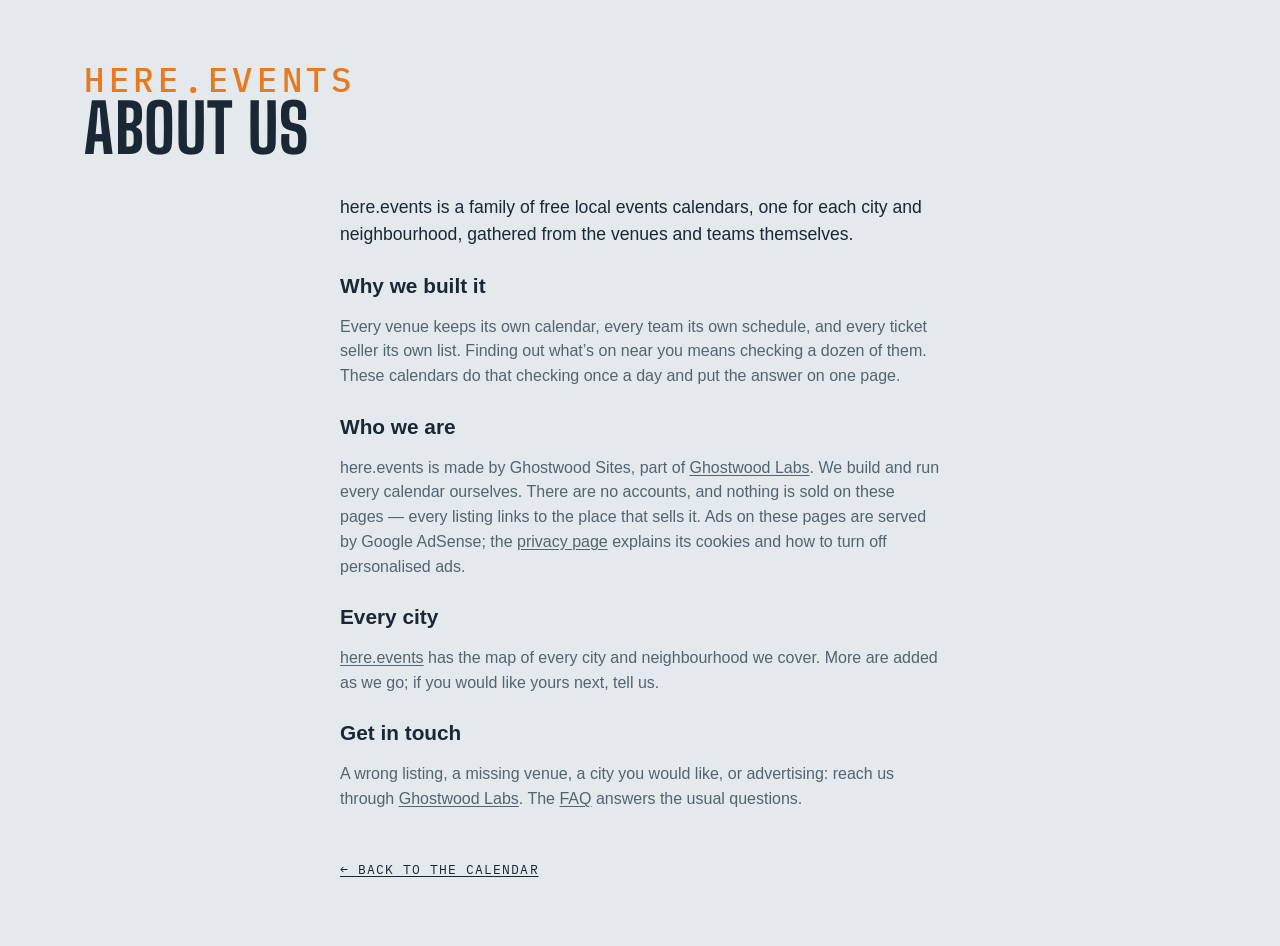
==== commit 1c7c87e1: "Footer: a Privacy link to here.events/privacy/; About and FAQ name AdSense instead of "no ads that f" ====
--- a/site/about.html
+++ b/site/about.html
@@ -57,7 +57,7 @@
   <p>Every venue keeps its own calendar, every team its own schedule, and every ticket seller its own list. Finding out what’s on near you means checking a dozen of them. These calendars do that checking once a day and put the answer on one page.</p>
 
   <h2>Who we are</h2>
-  <p>here.events is made by Ghostwood Sites, part of <a href="https://ghostwoodlabs.com/" rel="noopener">Ghostwood Labs</a>. We build and run every calendar ourselves. There are no accounts and no ads that follow you, and nothing is sold on these pages — every listing links to the place that sells it.</p>
+  <p>here.events is made by Ghostwood Sites, part of <a href="https://ghostwoodlabs.com/" rel="noopener">Ghostwood Labs</a>. We build and run every calendar ourselves. There are no accounts, and nothing is sold on these pages — every listing links to the place that sells it. Ads on these pages are served by Google AdSense; the <a href="https://here.events/privacy/">privacy page</a> explains its cookies and how to turn off personalised ads.</p>
 
   <h2>Every city</h2>
   <p><a href="https://here.events/">here.events</a> has the map of every city and neighbourhood we cover. More are added as we go; if you would like yours next, tell us.</p>
--- a/site/styles.css
+++ b/site/styles.css
@@ -21,7 +21,8 @@
   --v-colosseum: #4a9e2e; --v-phlive: #332e9e; --v-resortsworld: #9e532e; --v-fontainebleau: #2e9e74; --v-chelsea: #952e9e; --v-virgin: #879e2e;
   --v-encore: #2e669e; --v-venetian: #9e2e45; --v-pearl: #2e9e37; --v-voltaire: #582e9e; --v-thomasmack: #9e792e; --v-ballpark: #2e9e9a;
   --v-leesforum: #9e2e82; --v-cashman: #619e2e; --v-orleans: #2e409e; --v-speedway: #9e3c2e; --v-reynolds: #2e9e5d; --v-hob: #7e2e9e;
-  --v-brooklynbowl: #9e9e2e; --v-westgate: #2e9e85; --v-palazzo: #9e2e58; --v-oxford: #3e2e9e; --v-shagroom: #2e9e2e; --v-southpoint: #2e589e; --v-goldennugget: #9e8a2e;
+  --v-brooklynbowl: #9e9e2e; --v-westgate: #2e9e85; --v-palazzo: #9e2e58; --v-oxford: #3e2e9e; --v-southpoint: #2e589e; --v-goldennugget: #9e8a2e;
+  --v-greywitch: #2e799e; --v-backstagebarbi: #825426; --v-usualplace: #ba36ad; --v-divebar: #759e2e; --v-bizarrebar: #2f8226; /* the DICE venues (2026-11-03) */
   --venue-text: 72%;     /* how much of the venue hue the card's venue label keeps (light mode) */
   --tint: 26%;           /* the venue wash behind a series card (light mode; 13% in the dark palette) */
   --row-a: #f3f6f8; --row-b: #d6dde3; /* the list's rows alternate light and dark grey; only a series keeps its venue's hue (Steve, 2026-10-20) */
@@ -63,7 +64,8 @@
     --v-colosseum: #9fea86; --v-phlive: #8a86ea; --v-resortsworld: #eaa786; --v-fontainebleau: #86eac4; --v-chelsea: #e186ea; --v-virgin: #d5ea86;
     --v-encore: #86b7ea; --v-venetian: #ea869a; --v-pearl: #86ea8e; --v-voltaire: #ab86ea; --v-thomasmack: #eac886; --v-ballpark: #86eae6;
     --v-leesforum: #ea86d0; --v-cashman: #b3ea86; --v-orleans: #8696ea; --v-speedway: #ea9286; --v-reynolds: #86eab0; --v-hob: #cd86ea;
-    --v-brooklynbowl: #e9ea86; --v-westgate: #86ead7; --v-palazzo: #ea86ad; --v-oxford: #9486ea; --v-shagroom: #86ea86; --v-southpoint: #86adea; --v-goldennugget: #ead686;
+    --v-brooklynbowl: #e9ea86; --v-westgate: #86ead7; --v-palazzo: #ea86ad; --v-oxford: #9486ea; --v-southpoint: #86adea; --v-goldennugget: #ead686;
+    --v-greywitch: #86c8ea; --v-backstagebarbi: #f0cca8; --v-usualplace: #e363d7; --v-divebar: #c5ea86; --v-bizarrebar: #aff0a8; /* the DICE venues (2026-11-03) */
     --venue-text: 100%; --tint: 13%;
     --row-a: #1e252c; --row-b: #2c343c;
     --t-concert: #f0806a; --t-sports: #f2d21b; --t-arts: #d63a4f;
@@ -83,7 +85,8 @@
   --v-colosseum: #9fea86; --v-phlive: #8a86ea; --v-resortsworld: #eaa786; --v-fontainebleau: #86eac4; --v-chelsea: #e186ea; --v-virgin: #d5ea86;
   --v-encore: #86b7ea; --v-venetian: #ea869a; --v-pearl: #86ea8e; --v-voltaire: #ab86ea; --v-thomasmack: #eac886; --v-ballpark: #86eae6;
   --v-leesforum: #ea86d0; --v-cashman: #b3ea86; --v-orleans: #8696ea; --v-speedway: #ea9286; --v-reynolds: #86eab0; --v-hob: #cd86ea;
-  --v-brooklynbowl: #e9ea86; --v-westgate: #86ead7; --v-palazzo: #ea86ad; --v-oxford: #9486ea; --v-shagroom: #86ea86; --v-southpoint: #86adea; --v-goldennugget: #ead686;
+  --v-brooklynbowl: #e9ea86; --v-westgate: #86ead7; --v-palazzo: #ea86ad; --v-oxford: #9486ea; --v-southpoint: #86adea; --v-goldennugget: #ead686;
+  --v-greywitch: #86c8ea; --v-backstagebarbi: #f0cca8; --v-usualplace: #e363d7; --v-divebar: #c5ea86; --v-bizarrebar: #aff0a8; /* the DICE venues (2026-11-03) */
   --venue-text: 100%; --tint: 13%;
   --row-a: #1e252c; --row-b: #2c343c;
   --t-concert: #f0806a; --t-sports: #f2d21b; --t-arts: #d63a4f;
@@ -410,6 +413,10 @@
 .fp-preset { font-size: .8rem; padding: .4em .85em; min-height: 2rem; }
 .fp-preset:hover { border-color: var(--ink-soft); }
 .fp-preset.is-on { background: var(--ink); color: var(--sky); border-color: var(--ink); }
+/* the panel's foot: Apply, pinned to the bottom edge while the panel scrolls (2026-11-05) */
+.fp-foot { position: sticky; bottom: -1rem; z-index: 1; display: flex; justify-content: flex-end; margin: 1.1rem -1.1rem -1rem; padding: .7rem 1.1rem; background: var(--mist); border-top: 1px solid var(--line); }
+.fp-foot .fp-apply { font-size: .9rem; font-weight: 600; padding: .45em 1.6em; min-height: 2.25rem; background: var(--ink); color: var(--sky); border-color: var(--ink); }
+.fp-foot .fp-apply:hover { background: color-mix(in srgb, var(--ink) 85%, var(--sky)); }
 .fp-group h3 {
   white-space: nowrap; /* never wraps (Steve, 2026-09-22) */
   font-family: var(--mono); font-size: .68rem; text-transform: uppercase;
@@ -874,6 +881,7 @@
 .pop-filter { display: flex; justify-content: center; gap: .5em; align-items: center; cursor: pointer; font-weight: 600; font-size: .88rem; margin: 0 0 .8rem; }
 .pop-filter input { accent-color: var(--ink); }
 .pop-filter[hidden] { display: none; } /* an author display beats the hidden attribute: say it outright (Teams mode has no filter to include) */
+.pop-filter-note { margin: -.45rem 0 .9rem; font-size: .68rem; } /* the filter row's footnote: the calendar keeps the filters it was added with (2026-11-05) */
 
 /* ---- share / embed: a <details> in the footer that opens UPWARD, its body
    floating over the list ---- */
@@ -983,6 +991,7 @@
 footer .foot-link { order: 1; } /* Advertise, Embed, Sources */
 footer #embed { order: 2; }
 footer #sources { order: 3; } /* a page link since 2026-10-29, still last on the row */
+footer #contact { order: 4; } /* the mailto, after Sources (2026-11-05) */
 /* the Advertise link: dressed as the Sources / Embed labels, after them */
 footer .foot-link { position: relative; top: -.5px; display: inline-flex; align-items: center; gap: .4rem; /* measured half a pixel under its neighbours' labels (Steve, 2026-09-15) */ font-family: var(--mono); font-size: .9rem; text-transform: uppercase; letter-spacing: .08em; color: var(--ink); text-decoration: none; padding: .2rem 0; white-space: nowrap; }
 footer .foot-link:hover { color: var(--ink-soft); }
@@ -1969,16 +1978,20 @@
 .lm-road { fill: none; stroke: var(--road); stroke-linecap: round; stroke-linejoin: round; stroke-width: calc(var(--u, 1) * .6); opacity: .45; }
 .lm-road-primary, .lm-road-trunk { stroke-width: calc(var(--u, 1) * .9); opacity: .6; }
 .lm-road-motorway { stroke-width: calc(var(--u, 1) * 1.5); opacity: .8; }
+.lm-boundary { fill: none; stroke: var(--lm-dot); stroke-width: calc(var(--u, 1) * 1.3); stroke-dasharray: calc(var(--u, 1) * 6) calc(var(--u, 1) * 3.5); stroke-linecap: round; stroke-linejoin: round; opacity: .7; pointer-events: none; } /* the city's or neighbourhood's own line (build-local-map.mjs `boundary`): dashed, the map dots' orange, over the roads and under the labels and pins */
 .lm-town { font-family: var(--mono); font-weight: 500; letter-spacing: .08em; text-transform: uppercase; fill: var(--ink-soft); paint-order: stroke; stroke: var(--mist); stroke-width: calc(var(--u, 1) * 3); stroke-linejoin: round; pointer-events: none; }
 .lm-town-dot { fill: var(--ink-soft); }
 .lm-water-name { font-family: var(--body); font-style: italic; letter-spacing: .04em; fill: color-mix(in srgb, var(--ink) 55%, #4da3f0); pointer-events: none; }
 .lm-peak { fill: none; stroke: var(--ink-soft); stroke-width: calc(var(--u, 1) * 1.2); stroke-linejoin: round; }
 .lm-peak-name { font-family: var(--mono); letter-spacing: .06em; fill: var(--ink-soft); opacity: .8; paint-order: stroke; stroke: var(--mist); stroke-width: calc(var(--u, 1) * 3); pointer-events: none; }
+:root { --lm-dot: #e8791d; } /* the map's dots: the Ghostwood orange, one shade per theme (Steve, 2026-10-30) */
+:root[data-theme="dark"] { --lm-dot: #f08a33; }
+@media (prefers-color-scheme: dark) { :root:not([data-theme="light"]) { --lm-dot: #f08a33; } }
 .lm-pin { cursor: pointer; outline: none; }
-.lm-pin circle { stroke: var(--mist); stroke-width: calc(var(--u, 1) * 1.6); transition: stroke-width .12s; }
-.lm-pin.is-empty circle { fill: var(--mist); stroke: var(--pin); stroke-dasharray: calc(var(--u, 1) * 2) calc(var(--u, 1) * 2); } /* nothing upcoming under the filters: a hollow ring in the room's colour */
+.lm-pin circle { fill: var(--pin); stroke: var(--mist); stroke-width: calc(var(--u, 1) * 1.6); transition: stroke-width .12s; }
+.lm-pin.is-empty circle { fill: var(--mist); stroke: var(--pin); stroke-dasharray: calc(var(--u, 1) * 2) calc(var(--u, 1) * 2); } /* nothing upcoming under the filters: a hollow ring */
 .lm-pin:hover circle, .lm-pin:focus-visible circle, .lm-pin.is-open circle { stroke: var(--ink); stroke-width: calc(var(--u, 1) * 2.4); }
-.lm-pin .lm-n { font-family: var(--mono); font-weight: 700; fill: var(--mist); text-anchor: middle; pointer-events: none; }
+.lm-pin .lm-n { font-family: var(--mono); font-weight: 700; fill: #141a20; text-anchor: middle; pointer-events: none; }
 .lm-pin.is-empty .lm-n { fill: var(--pin); }
 .lm-pin .lm-name { font-family: var(--body); font-weight: 600; fill: var(--ink); paint-order: stroke; stroke: var(--mist); stroke-width: calc(var(--u, 1) * 3.2); stroke-linejoin: round; pointer-events: none; }
 .lm-pin.is-empty .lm-name { fill: var(--ink-soft); font-weight: 500; }
@@ -1990,19 +2003,24 @@
 .lm-zoom button[data-z="me"] { margin-top: .3rem; } /* the crosshair: the visitor's own spot, a little apart from the zoom */
 .lm-zoom button.is-busy { opacity: .5; cursor: progress; }
 .lm-zoom button[aria-pressed="true"] { color: #2f7fd6; border-color: #2f7fd6; }
-.lm-city { cursor: pointer; }
-.lm-city-dot { fill: #1f8a4c; stroke: #fff; stroke-width: calc(var(--u, 1) * 1.5); }
-.lm-sign-board { fill: #0f7a45; stroke: #fff; stroke-width: calc(var(--u, 1) * 1); } /* one thin white line as the board's edge (Steve, 2026-10-26: 'the white border should actually be the border') */
-.lm-sign-hit { fill: #fff; opacity: 0; }
-.lm-city:hover .lm-sign-hit, .lm-city:focus-visible .lm-sign-hit { opacity: .14; }
-.lm-sign-name, .lm-sign-mi { font-family: var(--body); font-weight: 700; letter-spacing: .01em; fill: #fff; pointer-events: none; }
-.lm-sign-name { letter-spacing: .03em; }
+.lm-zoom button[data-z="cities"] { margin-top: .3rem; } /* Switch City (and Switch Neighbourhood under it): the other sites, a little apart from the zoom — in place of the green signposts (Steve, 2026-10-31) */
+.lm-zoom button[aria-expanded="true"] { color: var(--ink); border-color: var(--ink); }
+.lm-switch .lm-sw-list { list-style: none; margin: .1rem 0 .35rem; padding: 0; }
+.lm-switch .lm-sw-row { display: flex; align-items: baseline; gap: .55rem; padding: .45rem .1rem; border-top: 1px solid var(--line); color: var(--ink); text-decoration: none; font: 500 .9rem/1.25 var(--body); }
+.lm-switch li:first-child .lm-sw-row { border-top: 0; }
+.lm-switch a.lm-sw-row:hover .lm-sw-name, .lm-switch a.lm-sw-row:focus-visible .lm-sw-name { text-decoration: underline; text-underline-offset: .15em; }
+.lm-switch .lm-sw-name { flex: 1; min-width: 0; overflow: hidden; text-overflow: ellipsis; white-space: nowrap; }
+.lm-switch .lm-sw-tag { flex: none; font-family: var(--mono); font-size: .62rem; letter-spacing: .08em; text-transform: uppercase; color: var(--ink-soft); }
+.lm-switch .lm-sw-far { flex: none; font-family: var(--mono); font-size: .72rem; letter-spacing: .04em; color: var(--ink-soft); }
+.lm-switch .is-here .lm-sw-row { font-weight: 700; }
+.lm-switch .is-here .lm-sw-row::after { content: '✓'; flex: none; color: var(--ink-soft); }
+.lm-caption .lm-reset { font: inherit; letter-spacing: inherit; text-transform: inherit; color: var(--ink); background: none; border: 0; border-bottom: 1px solid currentColor; border-radius: 0; padding: 0; cursor: pointer; } /* the filters leave nothing on the map: one tap back to the default (Steve, 2026-10-31) */
+.lm-caption .lm-reset[hidden] { display: none; }
 .lm-me-dot { fill: #2f7fd6; stroke: var(--mist); stroke-width: calc(var(--u, 1) * 2); }
 .lm-me-acc { fill: #2f7fd6; fill-opacity: .14; stroke: #2f7fd6; stroke-opacity: .45; stroke-width: calc(var(--u, 1) * .8); animation: lm-pulse 2.4s ease-out infinite; transform-box: fill-box; transform-origin: center; }
 @keyframes lm-pulse { 0% { fill-opacity: .22; } 100% { fill-opacity: .08; } }
 .lm-pin.is-city circle { opacity: .78; } /* the rest of the city on a neighbourhood map: a shade quieter than the neighbourhood's own rooms */
 .lm-pin.is-city .lm-name { font-weight: 500; fill: var(--ink-soft); }
-.lm-pin .lm-stack { stroke: var(--mist); stroke-width: calc(var(--u, 1) * 1.6); } /* a group of venues (Steve, 2026-10-28): the next venues' discs peek out behind the first */
 .lm-pin.is-group .lm-name { font-weight: 700; }
 /* a group's card: one row a venue, folded like a reddit thread — [+] opens its next events under a thread line, [–] folds them */
 .lm-pop .lm-tree { margin: 0 0 .3rem; }
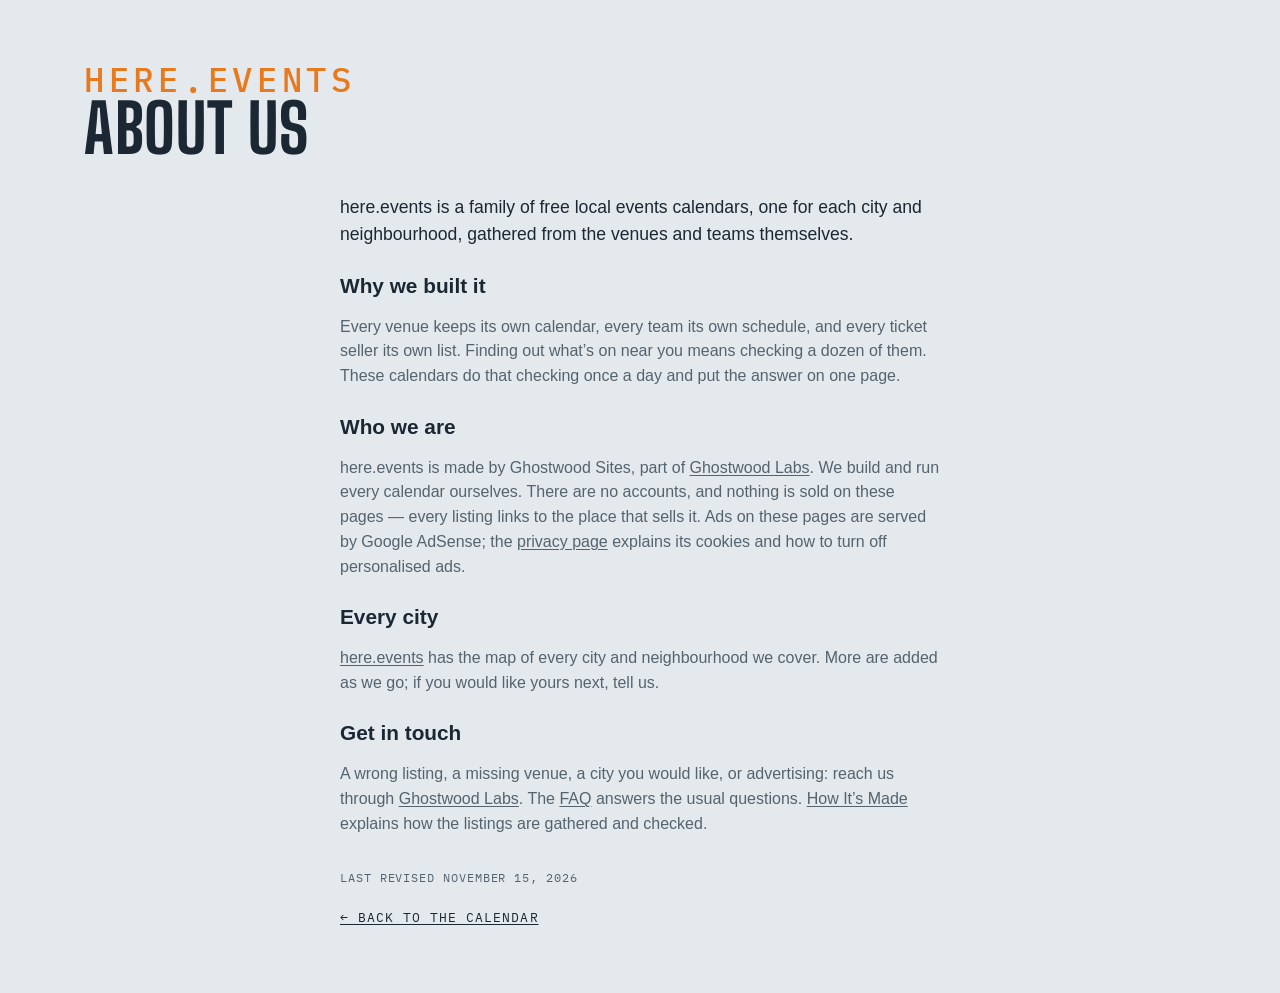
==== commit 5fe7973c: "How It's Made page, Updated line, truthful sitemap dates A page on how the calendar is curated, link" ====
--- a/site/about.html
+++ b/site/about.html
@@ -63,8 +63,9 @@
   <p><a href="https://here.events/">here.events</a> has the map of every city and neighbourhood we cover. More are added as we go; if you would like yours next, tell us.</p>
 
   <h2>Get in touch</h2>
-  <p>A wrong listing, a missing venue, a city you would like, or advertising: reach us through <a href="https://ghostwoodlabs.com/" rel="noopener">Ghostwood Labs</a>. The <a href="faq.html">FAQ</a> answers the usual questions.</p>
+  <p>A wrong listing, a missing venue, a city you would like, or advertising: reach us through <a href="https://ghostwoodlabs.com/" rel="noopener">Ghostwood Labs</a>. The <a href="faq.html">FAQ</a> answers the usual questions. <a href="how.html">How It’s Made</a> explains how the listings are gathered and checked.</p>
 
+  <p class="ad-revised">Last revised <time datetime="2026-11-15">November 15, 2026</time></p>
   <a class="ad-back" href="./">← Back to the calendar</a>
 </main>
 </body>
--- a/site/styles.css
+++ b/site/styles.css
@@ -1006,6 +1006,11 @@
 .ad-page p, .ad-page li { color: var(--ink-soft); line-height: 1.55; }
 .ad-page ul { padding-left: 1.2rem; }
 .ad-page .ad-lead { font-size: 1.1rem; color: var(--ink); }
+.updated { margin: 1rem 0 -.6rem; font-family: var(--mono); font-size: .72rem; letter-spacing: .08em; text-transform: uppercase; color: var(--ink-soft); }
+.updated a { color: var(--ink); }
+body:has(#mapView:not([hidden])) .updated { display: none; }
+.ad-page .ad-revised { margin-top: 2rem; font-family: var(--mono); font-size: .72rem; letter-spacing: .08em; text-transform: uppercase; }
+.ad-page .ad-revised + .ad-back { margin-top: .6rem; }
 .ad-page .ad-back { display: inline-block; margin-top: 2rem; font-family: var(--mono); font-size: .8rem; text-transform: uppercase; letter-spacing: .08em; color: var(--ink); }
 footer .share summary { font-size: .9rem; white-space: nowrap; }
 .foot-inner.is-tight .share summary span, .foot-inner.is-tighter .gw-credit {
